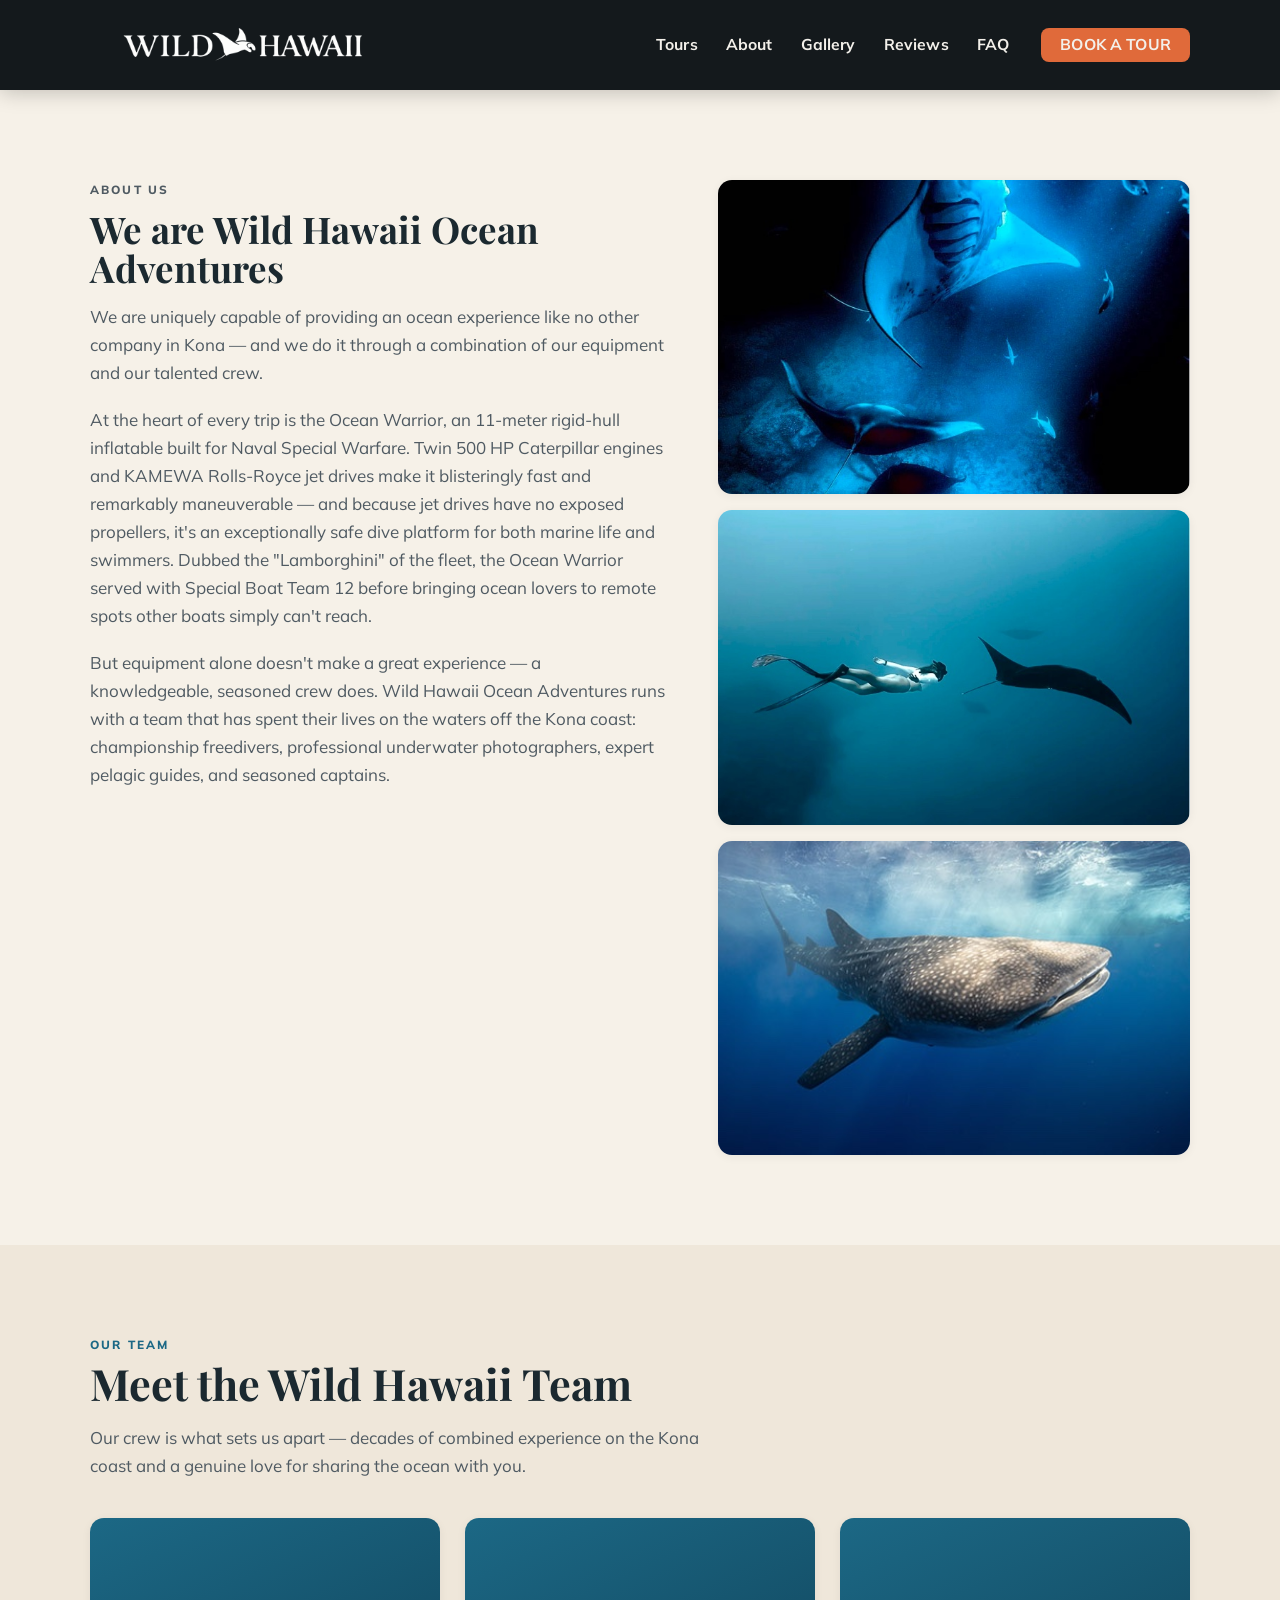
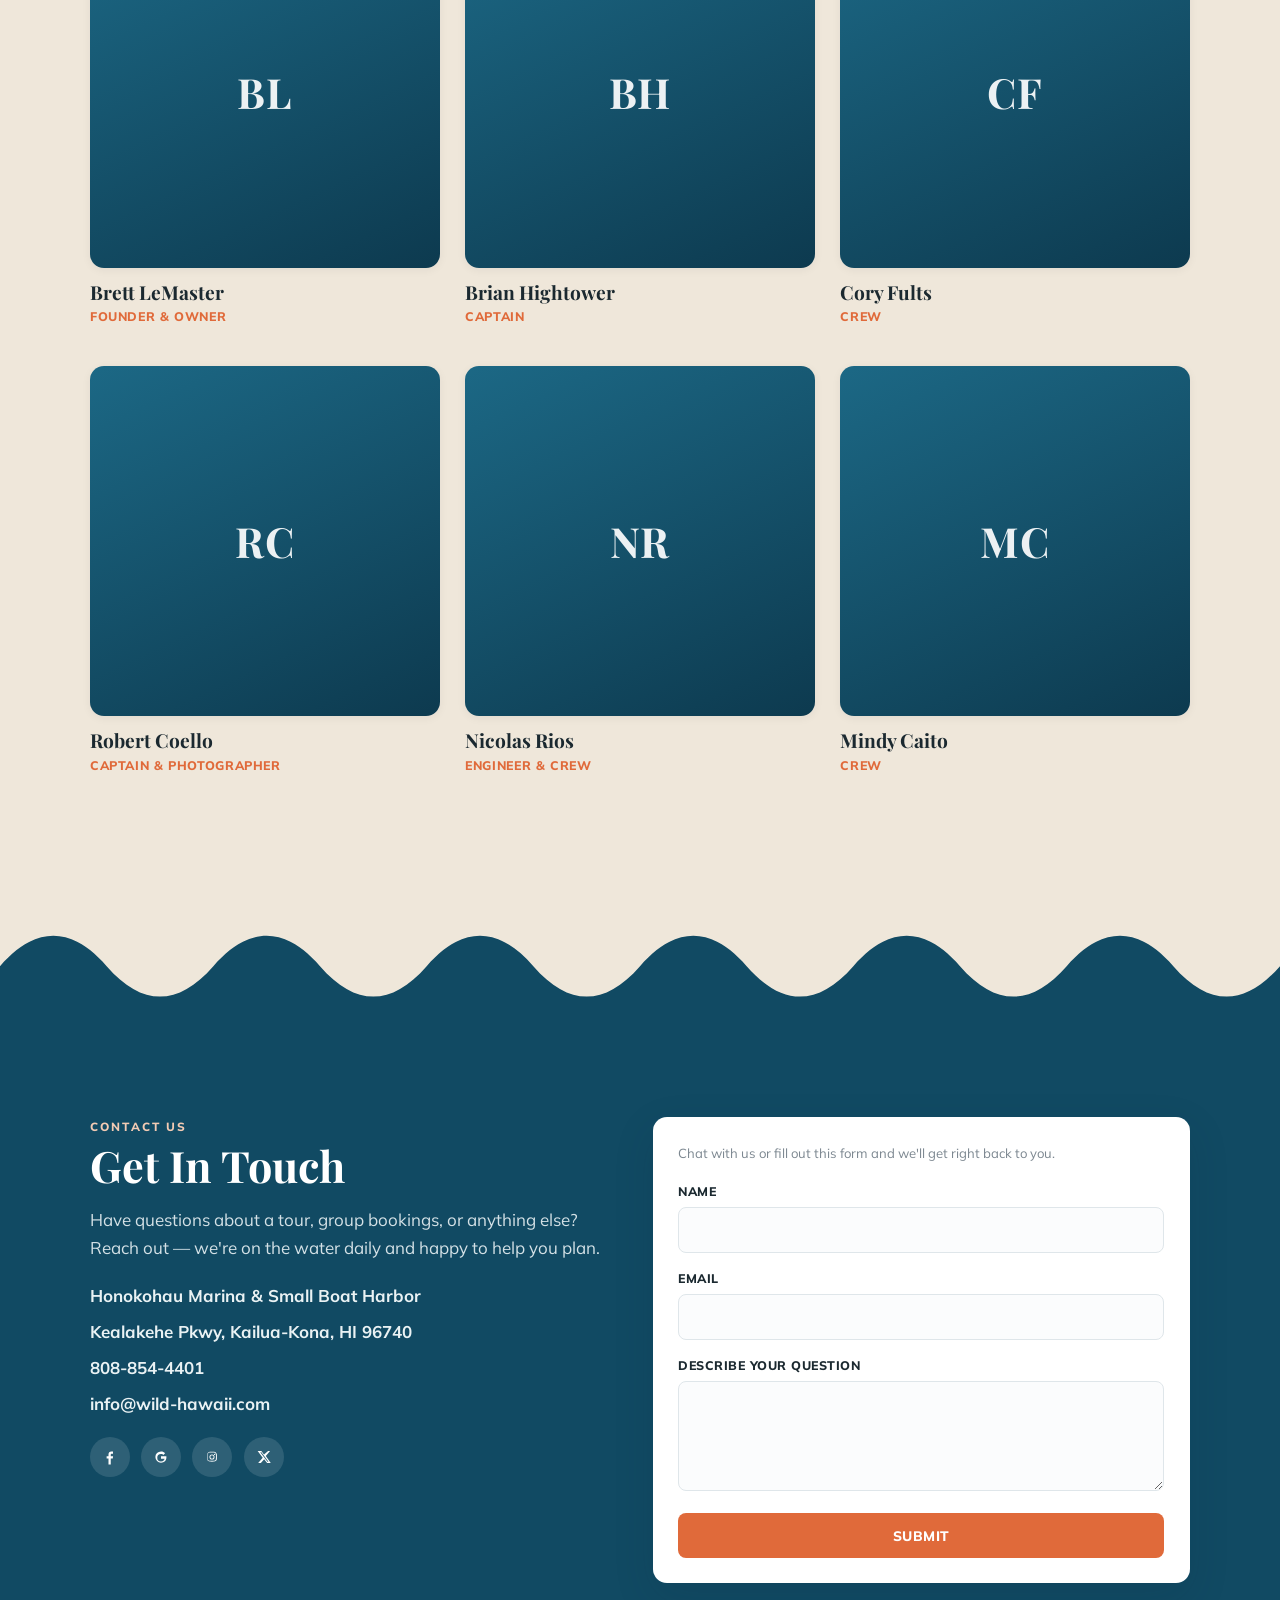
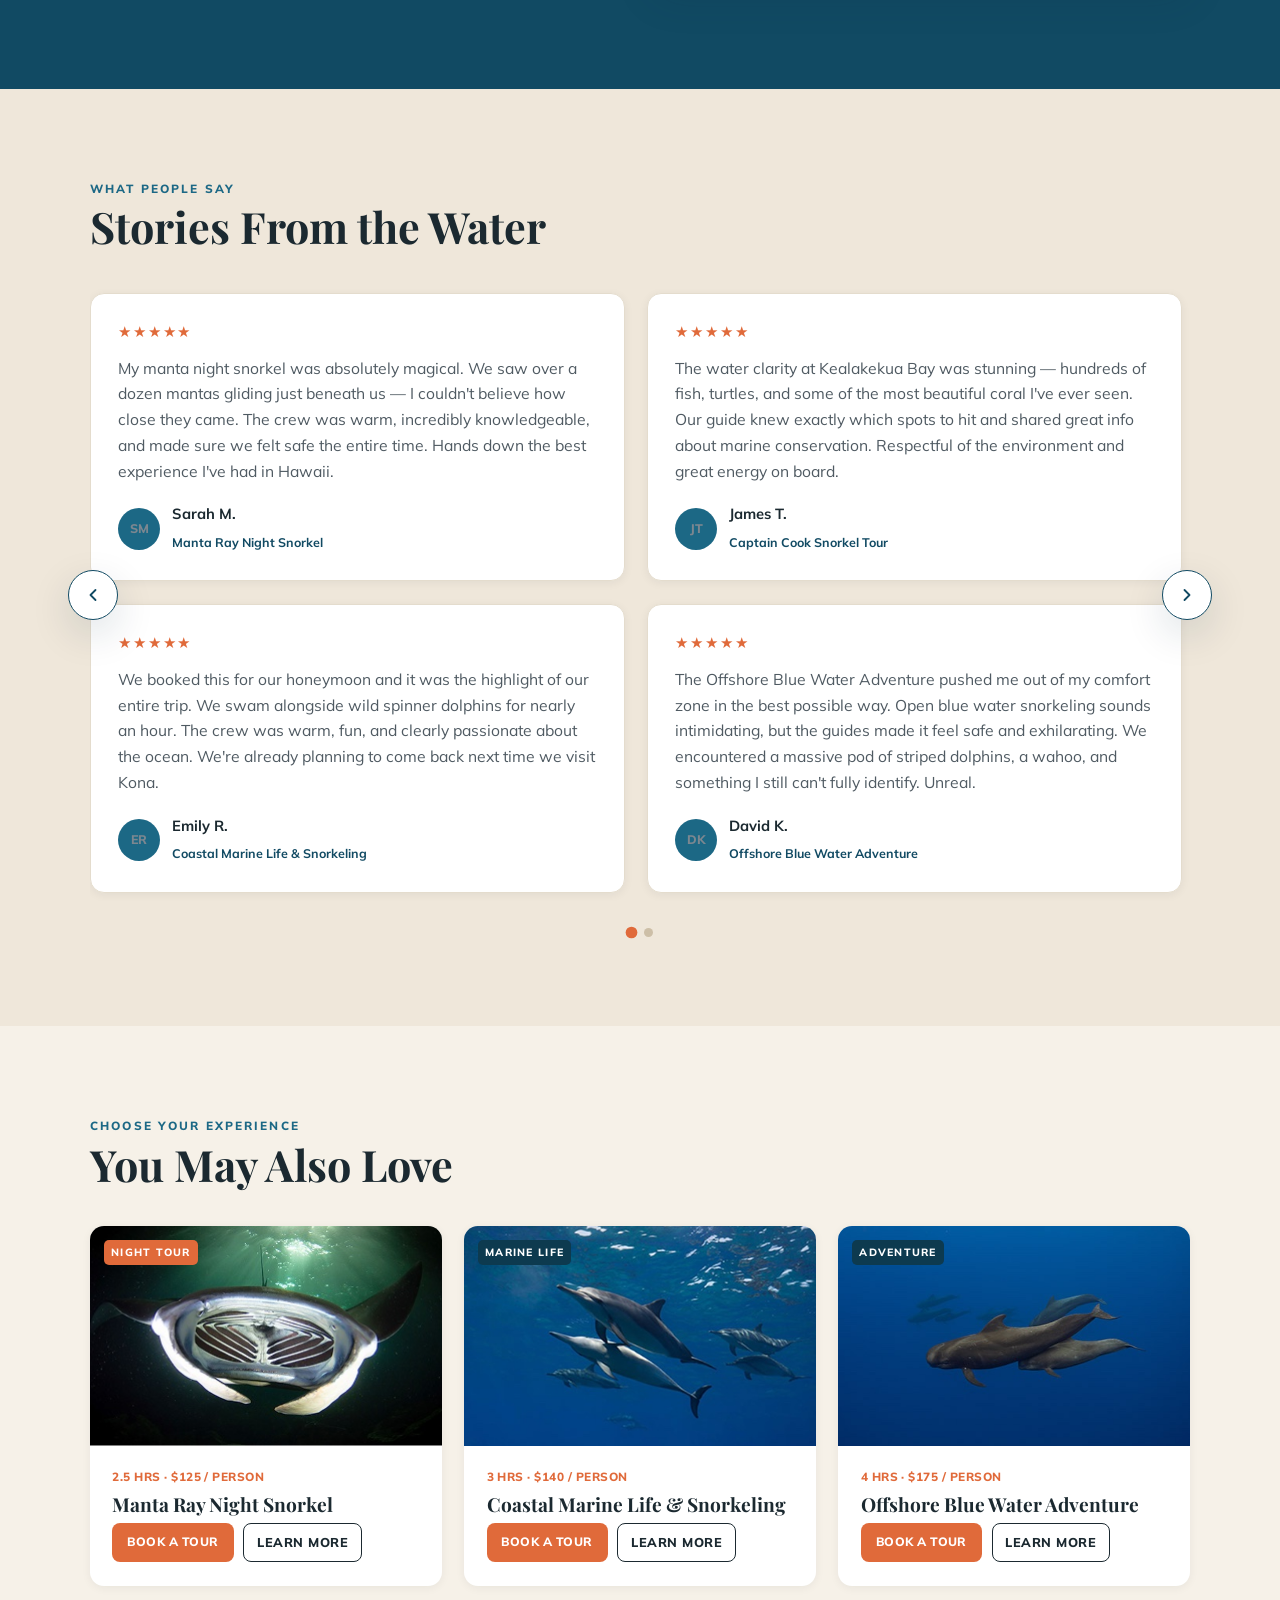
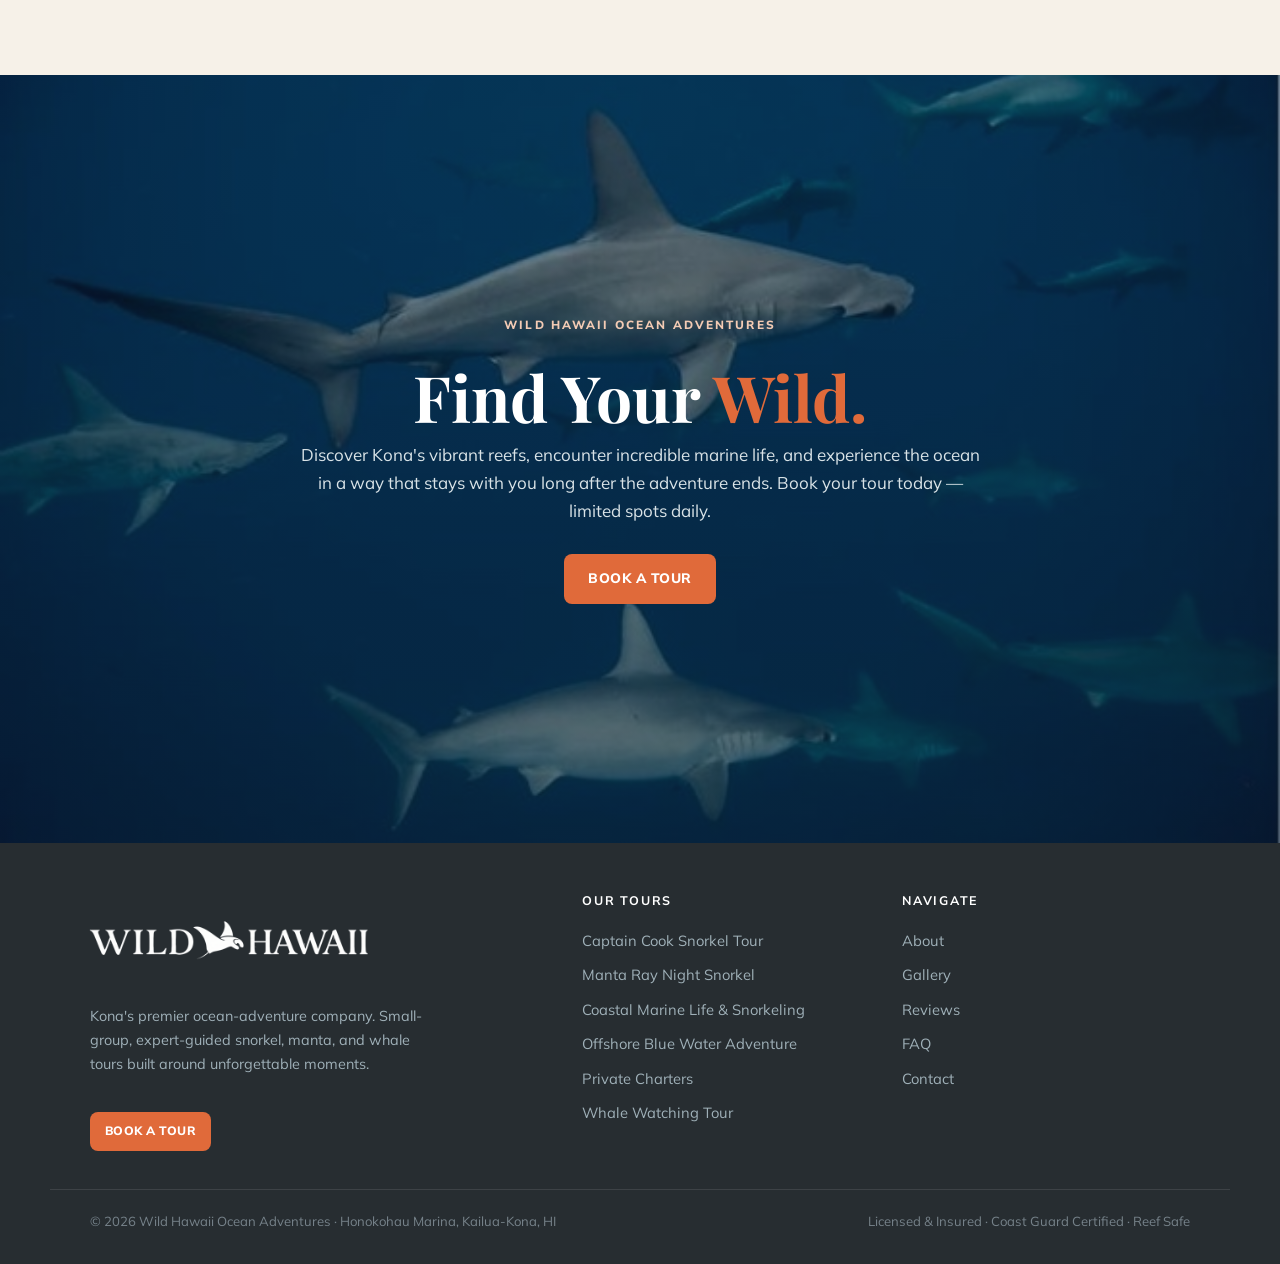
==== about.html @ 88ba98d0 "Contact wave: taller + twice as many humps; more blue above the content - Wave height 104->132px wit" ====
<!DOCTYPE html>
<html lang="en">
<head>
  <meta charset="UTF-8" />
  <meta name="viewport" content="width=device-width, initial-scale=1" />
  <title>About Us — Wild Hawaii Ocean Adventures</title>
  <meta name="description" content="Meet Wild Hawaii Ocean Adventures — the Ocean Warrior (a former Naval Special Warfare boat) and a Kona crew of championship freedivers, photographers, and expert guides." />
  <meta property="og:title" content="About Us — Wild Hawaii Ocean Adventures" />
  <meta property="og:description" content="The boat, the crew, and the story behind Kona's premier ocean-adventure company." />
  <meta property="og:type" content="website" />
  <link rel="icon" href="images/check.svg" />
  <link rel="preconnect" href="https://fonts.googleapis.com" />
  <link rel="preconnect" href="https://fonts.gstatic.com" crossorigin />
  <link href="https://fonts.googleapis.com/css2?family=Playfair+Display:ital,wght@0,500;0,700;0,800;1,500;1,700&family=Mulish:wght@400;600;700;800&display=swap" rel="stylesheet" />
  <link rel="stylesheet" href="css/styles.css" />
</head>
<body>
  <a class="skip" href="#main">Skip to content</a>

  <!-- ===================== HEADER ===================== -->
  <header class="site-header">
    <div class="wrap nav">
      <a class="brand" href="index.html" aria-label="Wild Hawaii Ocean Adventures — home">
        <img class="brand-logo" src="images/logo-wild-hawaii.png" alt="Wild Hawaii Ocean Adventures" />
      </a>
      <nav class="nav-links" aria-label="Primary">
        <a href="tours.html">Tours</a>
        <a href="about.html">About</a>
        <a href="index.html#gallery">Gallery</a>
        <a href="index.html#reviews">Reviews</a>
        <a href="index.html#faq">FAQ</a>
        <a class="btn btn-primary btn-sm nav-cta" href="tours.html">Book A Tour</a>
      </nav>
      <button class="nav-toggle" aria-label="Open menu" aria-expanded="false">
        <svg viewBox="0 0 24 24" fill="none" stroke-width="2" stroke-linecap="round"><path d="M3 6h18M3 12h18M3 18h18"/></svg>
      </button>
    </div>
  </header>

  <main id="main">
    <!-- ===================== ABOUT / STORY ===================== -->
    <section class="section" id="story">
      <div class="wrap about-grid">
        <div class="prose reveal">
          <p class="eyebrow">About Us</p>
          <h2>We are Wild Hawaii Ocean Adventures</h2>
          <p>We are uniquely capable of providing an ocean experience like no other company in Kona — and we do it through a combination of our equipment and our talented crew.</p>
          <p>At the heart of every trip is the Ocean Warrior, an 11-meter rigid-hull inflatable built for Naval Special Warfare. Twin 500&nbsp;HP Caterpillar engines and KAMEWA Rolls-Royce jet drives make it blisteringly fast and remarkably maneuverable — and because jet drives have no exposed propellers, it's an exceptionally safe dive platform for both marine life and swimmers. Dubbed the "Lamborghini" of the fleet, the Ocean Warrior served with Special Boat Team 12 before bringing ocean lovers to remote spots other boats simply can't reach.</p>
          <p>But equipment alone doesn't make a great experience — a knowledgeable, seasoned crew does. Wild Hawaii Ocean Adventures runs with a team that has spent their lives on the waters off the Kona coast: championship freedivers, professional underwater photographers, expert pelagic guides, and seasoned captains.</p>
        </div>
        <div class="about-stack reveal">
          <img src="images/story-ocean.jpg" alt="A manta ray gliding through blue water" />
          <img src="images/gallery-6.jpg" alt="Free diver swimming alongside a manta ray" />
          <img src="images/gallery-1.jpg" alt="Whale shark near the surface" />
        </div>
      </div>
    </section>

    <!-- ===================== TEAM ===================== -->
    <section class="section team">
      <div class="wrap">
        <p class="eyebrow">Our Team</p>
        <h2 class="h-section">Meet the Wild Hawaii Team</h2>
        <p class="lead page-intro">Our crew is what sets us apart — decades of combined experience on the Kona coast and a genuine love for sharing the ocean with you.</p>
        <div class="team-grid">
          <!-- one .team-card per member; .team-photo holds initials as a placeholder for a real headshot -->
          <article class="team-card reveal"><div class="team-photo"><span>BL</span></div><h3>Brett LeMaster</h3><p class="role">Founder &amp; Owner</p></article>
          <article class="team-card reveal"><div class="team-photo"><span>BH</span></div><h3>Brian Hightower</h3><p class="role">Captain</p></article>
          <article class="team-card reveal"><div class="team-photo"><span>CF</span></div><h3>Cory Fults</h3><p class="role">Crew</p></article>
          <article class="team-card reveal"><div class="team-photo"><span>RC</span></div><h3>Robert Coello</h3><p class="role">Captain &amp; Photographer</p></article>
          <article class="team-card reveal"><div class="team-photo"><span>NR</span></div><h3>Nicolas Rios</h3><p class="role">Engineer &amp; Crew</p></article>
          <article class="team-card reveal"><div class="team-photo"><span>MC</span></div><h3>Mindy Caito</h3><p class="role">Crew</p></article>
        </div>
      </div>
    </section>

    <!-- ===================== CONTACT ===================== -->
    <svg class="contact-wave from-cream" viewBox="0 0 1440 130" preserveAspectRatio="none" aria-hidden="true"><path d="M0 130 V75 C 40 35 80 35 120 75 C 160 115 200 115 240 75 C 280 35 320 35 360 75 C 400 115 440 115 480 75 C 520 35 560 35 600 75 C 640 115 680 115 720 75 C 760 35 800 35 840 75 C 880 115 920 115 960 75 C 1000 35 1040 35 1080 75 C 1120 115 1160 115 1200 75 C 1240 35 1280 35 1320 75 C 1360 115 1400 115 1440 75 V130 Z"/></svg>
    <section class="section contact" id="contact" style="padding-top:6rem">
      <div class="wrap contact-grid">
        <div class="reveal">
          <p class="eyebrow">Contact Us</p>
          <h2 class="h-section">Get In Touch</h2>
          <p>Have questions about a tour, group bookings, or anything else? Reach out — we're on the water daily and happy to help you plan.</p>
          <div class="lines">
            <span><b>Honokohau Marina &amp; Small Boat Harbor</b></span>
            <span>Kealakehe Pkwy, Kailua-Kona, HI 96740</span>
            <a href="tel:18088544401">808-854-4401</a>
            <a href="mailto:info@wild-hawaii.com">info@wild-hawaii.com</a>
          </div>
          <div class="socials">
            <a href="#" aria-label="Facebook"><svg viewBox="0 0 24 24"><path d="M13 22v-8h2.7l.4-3H13V9c0-.9.3-1.5 1.6-1.5H16V4.8c-.3 0-1.2-.1-2.3-.1-2.3 0-3.7 1.4-3.7 3.9V11H7.5v3H10v8h3Z"/></svg></a>
            <a href="#" aria-label="Google"><svg viewBox="0 0 24 24"><path d="M12 11v3.4h4.8c-.2 1.2-1.5 3.6-4.8 3.6a5 5 0 0 1 0-10c1.6 0 2.6.7 3.2 1.2l2.2-2.1C16.1 5.3 14.3 4.5 12 4.5a7.5 7.5 0 1 0 0 15c4.3 0 7.2-3 7.2-7.3 0-.5 0-.9-.1-1.2H12Z"/></svg></a>
            <a href="#" aria-label="Instagram"><svg viewBox="0 0 24 24"><path d="M12 8.6A3.4 3.4 0 1 0 12 15.4 3.4 3.4 0 0 0 12 8.6Zm0 5.6a2.2 2.2 0 1 1 0-4.4 2.2 2.2 0 0 1 0 4.4Zm4.3-5.7a.8.8 0 1 1-1.6 0 .8.8 0 0 1 1.6 0ZM18.5 9c-.1-1.1-.3-2-1.1-2.8-.8-.8-1.7-1-2.8-1.1C13.5 5 10.5 5 9.4 5.1c-1.1.1-2 .3-2.8 1.1-.8.8-1 1.7-1.1 2.8C5.4 10.1 5.4 13.1 5.5 14.2c.1 1.1.3 2 1.1 2.8.8.8 1.7 1 2.8 1.1 1.1.1 4.1.1 5.2 0 1.1-.1 2-.3 2.8-1.1.8-.8 1-1.7 1.1-2.8.1-1.1.1-4.1 0-5.2Zm-1.5 6.5c-.2.6-.7 1-1.3 1.3-.9.3-3 .3-4 .3s-3.1 0-4-.3a2.3 2.3 0 0 1-1.3-1.3c-.3-.9-.3-3-.3-4s0-3.1.3-4c.3-.6.7-1 1.3-1.3.9-.3 3-.3 4-.3s3.1 0 4 .3c.6.3 1 .7 1.3 1.3.3.9.3 3 .3 4s0 3.1-.3 4Z"/></svg></a>
            <a href="#" aria-label="X"><svg viewBox="0 0 24 24"><path d="M17.5 4h2.6l-5.7 6.5L21 20h-4.9l-3.9-5-4.4 5H4.2l6.1-7L3.5 4h5l3.5 4.6L17.5 4Zm-.9 14.4h1.4L8.5 5.5H7l9.6 12.9Z"/></svg></a>
          </div>
        </div>
        <div class="form-card reveal">
          <p class="hint">Chat with us or fill out this form and we'll get right back to you.</p>
          <form data-contact action="#" novalidate>
            <div class="field"><label for="name">Name</label><input id="name" name="name" type="text" required autocomplete="name" /></div>
            <div class="field"><label for="email">Email</label><input id="email" name="email" type="email" required autocomplete="email" /></div>
            <div class="field"><label for="msg">Describe your question</label><textarea id="msg" name="message" required></textarea></div>
            <button class="btn btn-primary btn-block" type="submit">Submit</button>
            <p class="form-success" role="status">Thanks! Your message is on its way — we'll be in touch shortly.</p>
          </form>
        </div>
      </div>
    </section>

    <!-- ===================== REVIEWS ===================== -->
    <section class="section reviews" id="reviews">
      <div class="wrap">
        <p class="eyebrow reveal">What People Say</p>
        <h2 class="h-section reveal">Stories From the Water</h2>

        <div class="carousel" data-carousel>
          <div class="carousel-viewport">
            <button type="button" class="car-btn car-arrow car-prev" data-car-prev aria-label="Previous reviews">
              <svg viewBox="0 0 24 24" fill="none" stroke="currentColor" stroke-width="2.2" stroke-linecap="round" stroke-linejoin="round" aria-hidden="true"><path d="M15 6l-6 6 6 6"/></svg>
            </button>
            <button type="button" class="car-btn car-arrow car-next" data-car-next aria-label="Next reviews">
              <svg viewBox="0 0 24 24" fill="none" stroke="currentColor" stroke-width="2.2" stroke-linecap="round" stroke-linejoin="round" aria-hidden="true"><path d="M9 6l6 6-6 6"/></svg>
            </button>
            <div class="carousel-track" data-car-track tabindex="0" aria-label="Customer reviews">

            <div class="car-slide">
            <div class="review">
              <div class="stars" aria-label="5 out of 5 stars">★★★★★</div>
              <p>My manta night snorkel was absolutely magical. We saw over a dozen mantas gliding just beneath us — I couldn't believe how close they came. The crew was warm, incredibly knowledgeable, and made sure we felt safe the entire time. Hands down the best experience I've had in Hawaii.</p>
              <div class="who"><span class="avatar">SM</span><div><b>Sarah M.</b><span class="tour-ref">Manta Ray Night Snorkel</span></div></div>
            </div>

            <div class="review">
              <div class="stars" aria-label="5 out of 5 stars">★★★★★</div>
              <p>The water clarity at Kealakekua Bay was stunning — hundreds of fish, turtles, and some of the most beautiful coral I've ever seen. Our guide knew exactly which spots to hit and shared great info about marine conservation. Respectful of the environment and great energy on board.</p>
              <div class="who"><span class="avatar">JT</span><div><b>James T.</b><span class="tour-ref">Captain Cook Snorkel Tour</span></div></div>
            </div>

            <div class="review">
              <div class="stars" aria-label="5 out of 5 stars">★★★★★</div>
              <p>We booked this for our honeymoon and it was the highlight of our entire trip. We swam alongside wild spinner dolphins for nearly an hour. The crew was warm, fun, and clearly passionate about the ocean. We're already planning to come back next time we visit Kona.</p>
              <div class="who"><span class="avatar">ER</span><div><b>Emily R.</b><span class="tour-ref">Coastal Marine Life &amp; Snorkeling</span></div></div>
            </div>

            <div class="review">
              <div class="stars" aria-label="5 out of 5 stars">★★★★★</div>
              <p>The Offshore Blue Water Adventure pushed me out of my comfort zone in the best possible way. Open blue water snorkeling sounds intimidating, but the guides made it feel safe and exhilarating. We encountered a massive pod of striped dolphins, a wahoo, and something I still can't fully identify. Unreal.</p>
              <div class="who"><span class="avatar">DK</span><div><b>David K.</b><span class="tour-ref">Offshore Blue Water Adventure</span></div></div>
            </div>
            </div>

            <div class="car-slide">
            <div class="review">
              <div class="stars" aria-label="5 out of 5 stars">★★★★★</div>
              <p>We chartered the boat for our anniversary and the crew thought of everything. Calm water, perfect light, and a pod of dolphins that stayed with us for what felt like forever. It was like having our own private slice of the ocean — worth every penny.</p>
              <div class="who"><span class="avatar">MP</span><div><b>Marcus &amp; Lena P.</b><span class="tour-ref">Private Charters</span></div></div>
            </div>

            <div class="review">
              <div class="stars" aria-label="5 out of 5 stars">★★★★★</div>
              <p>Hearing the humpbacks sing through the hydrophone gave the whole boat chills, and then one breached close enough to soak us. Our captain knew exactly where to look. A warm, dry, jaw-dropping morning — perfect for our grandparents and the kids alike.</p>
              <div class="who"><span class="avatar">HK</span><div><b>Hana K.</b><span class="tour-ref">Whale Watching Tour</span></div></div>
            </div>

            <div class="review">
              <div class="stars" aria-label="5 out of 5 stars">★★★★★</div>
              <p>The reef at Kealakekua was the clearest water I've ever put my face in — turtles, butterflyfish, the works. The team made my kids feel completely safe, which meant my wife and I could actually relax and soak it all in. We'll be back next summer.</p>
              <div class="who"><span class="avatar">TB</span><div><b>Tom B.</b><span class="tour-ref">Captain Cook Snorkel Tour</span></div></div>
            </div>

            <div class="review">
              <div class="stars" aria-label="5 out of 5 stars">★★★★★</div>
              <p>I was nervous about getting in the water at night, but the guides were calm and reassuring from start to finish. Then a manta did a slow backflip right under me and any nerves vanished. Genuinely a bucket-list moment I'll never forget.</p>
              <div class="who"><span class="avatar">PN</span><div><b>Priya N.</b><span class="tour-ref">Manta Ray Night Snorkel</span></div></div>
            </div>
            </div>

            </div>
          </div>
          <div class="carousel-dots" data-car-dots aria-hidden="true"></div>
        </div>
      </div>
    </section>

    <!-- ===================== RELATED ===================== -->
    <section class="section">
      <div class="wrap">
        <p class="eyebrow">Choose Your Experience</p>
        <h2 class="h-section">You May Also Love</h2>
        <div class="related-grid">
          <article class="tour-card reveal">
            <a class="media" href="manta-ray-night-snorkel.html"><span class="tag coral">Night Tour</span><img src="images/tour-manta-ray.jpg" alt="Manta ray at night" /></a>
            <div class="body"><p class="meta">2.5 Hrs · $125 / person</p><h3>Manta Ray Night Snorkel</h3><div class="actions"><a class="btn btn-primary btn-sm" href="manta-ray-night-snorkel.html">Book A Tour</a><a class="learn" href="manta-ray-night-snorkel.html">Learn More</a></div></div>
          </article>
          <article class="tour-card reveal">
            <a class="media" href="coastal-marine-life.html"><span class="tag">Marine Life</span><img src="images/tour-coastal-marine.jpg" alt="Coastal marine life" /></a>
            <div class="body"><p class="meta">3 Hrs · $140 / person</p><h3>Coastal Marine Life &amp; Snorkeling</h3><div class="actions"><a class="btn btn-primary btn-sm" href="coastal-marine-life.html">Book A Tour</a><a class="learn" href="coastal-marine-life.html">Learn More</a></div></div>
          </article>
          <article class="tour-card reveal">
            <a class="media" href="offshore-blue-water.html"><span class="tag">Adventure</span><img src="images/tour-offshore-blue.jpg" alt="Offshore blue water" /></a>
            <div class="body"><p class="meta">4 Hrs · $175 / person</p><h3>Offshore Blue Water Adventure</h3><div class="actions"><a class="btn btn-primary btn-sm" href="offshore-blue-water.html">Book A Tour</a><a class="learn" href="offshore-blue-water.html">Learn More</a></div></div>
          </article>
        </div>
      </div>
    </section>

    <!-- ===================== CTA ===================== -->
    <section class="cta-band">
      <div class="wrap inner reveal">
        <p class="eyebrow">Wild Hawaii Ocean Adventures</p>
        <h2>Find Your <span class="accent">Wild.</span></h2>
        <p>Discover Kona's vibrant reefs, encounter incredible marine life, and experience the ocean in a way that stays with you long after the adventure ends. Book your tour today — limited spots daily.</p>
        <a class="btn btn-primary" href="tours.html">Book A Tour</a>
      </div>
    </section>
  </main>

  <!-- ===================== FOOTER ===================== -->
  <footer class="site-footer">
    <div class="wrap footer-grid">
      <div class="footer-brand">
        <a class="brand" href="index.html">
          <img class="brand-logo" src="images/logo-wild-hawaii.png" alt="Wild Hawaii Ocean Adventures" />
        </a>
        <p>Kona's premier ocean-adventure company. Small-group, expert-guided snorkel, manta, and whale tours built around unforgettable moments.</p>
        <a class="btn btn-primary btn-sm" href="tours.html">Book A Tour</a>
      </div>
      <div class="footer-col">
        <h4>Our Tours</h4>
        <a href="captain-cook-snorkel.html">Captain Cook Snorkel Tour</a>
        <a href="manta-ray-night-snorkel.html">Manta Ray Night Snorkel</a>
        <a href="coastal-marine-life.html">Coastal Marine Life &amp; Snorkeling</a>
        <a href="offshore-blue-water.html">Offshore Blue Water Adventure</a>
        <a href="private-charters.html">Private Charters</a>
        <a href="whale-watching.html">Whale Watching Tour</a>
      </div>
      <div class="footer-col">
        <h4>Navigate</h4>
        <a href="about.html">About</a>
        <a href="index.html#gallery">Gallery</a>
        <a href="index.html#reviews">Reviews</a>
        <a href="index.html#faq">FAQ</a>
        <a href="mailto:info@wild-hawaii.com">Contact</a>
      </div>
    </div>
    <div class="wrap footer-bottom">
      <span>© <span id="year">2026</span> Wild Hawaii Ocean Adventures · Honokohau Marina, Kailua-Kona, HI</span>
      <span>Licensed &amp; Insured · Coast Guard Certified · Reef Safe</span>
    </div>
  </footer>

  <script src="js/main.js"></script>
</body>
</html>
---- css/styles.css ----
/* =====================================================================
   Wild Hawaii Ocean Adventures — design system
   Plain CSS, no build step. Extracted from the hi-fi prototypes.
   ===================================================================== */

/* ---------- Design tokens ---------- */
:root {
  /* Brand palette */
  --cream:        #f6f1e8;   /* page background (warm off-white)       */
  --cream-2:      #efe7da;   /* slightly deeper sand for alt sections  */
  --white:        #ffffff;
  --ocean:        #114a63;   /* primary deep ocean blue                */
  --ocean-deep:   #0d3a4f;   /* darker ocean (booking card, bands)     */
  --ocean-light:  #1c6885;   /* lighter ocean accent                   */
  --charcoal:     #14191c;   /* near-black "Our Story" / hero overlays */
  --footer:       #272d31;   /* footer background                      */
  --coral:        #e06a3a;   /* warm accent / primary buttons          */
  --coral-dark:   #c75829;   /* button hover                           */

  /* Text */
  --ink:          #1b2930;   /* headings                               */
  --body:         #4f5a62;   /* body copy                              */
  --muted:        #7c8790;   /* captions, meta                         */
  --on-dark:      #e9eef0;   /* body text on dark backgrounds          */
  --on-dark-mut:  #9fb0b8;   /* muted text on dark backgrounds         */

  /* Lines & surfaces */
  --line:         #e4dccd;   /* warm hairline on cream                 */
  --line-2:       #dfe6ea;   /* cool hairline on white                 */
  --card:         #ffffff;
  --shadow-sm:    0 2px 10px rgba(20, 40, 55, 0.06);
  --shadow-md:    0 14px 40px rgba(15, 45, 65, 0.14);

  /* Type */
  --serif: "Playfair Display", Georgia, "Times New Roman", serif;
  --sans:  "Mulish", -apple-system, BlinkMacSystemFont, "Segoe UI", Roboto, Helvetica, Arial, sans-serif;

  /* Layout */
  --maxw: 1180px;
  --gutter: clamp(1.1rem, 4vw, 2.5rem);
  --radius: 14px;
  --radius-sm: 9px;
  --nav-h: 90px;          /* header height — referenced by hero offsets, mobile menu, sticky booking card */
}

/* ---------- Reset ---------- */
*, *::before, *::after { box-sizing: border-box; }
html { -webkit-text-size-adjust: 100%; }
body {
  margin: 0;
  font-family: var(--sans);
  font-size: 17px;
  line-height: 1.65;
  color: var(--body);
  background: var(--cream);
  -webkit-font-smoothing: antialiased;
  text-rendering: optimizeLegibility;
}
img, svg, iframe { display: block; max-width: 100%; }
a { color: inherit; text-decoration: none; }
button { font-family: inherit; cursor: pointer; }
h1, h2, h3, h4 { font-family: var(--serif); color: var(--ink); font-weight: 700; line-height: 1.06; margin: 0; }
p { margin: 0 0 1.1em; }
ul { margin: 0; padding: 0; list-style: none; }

/* ---------- Helpers ---------- */
.wrap { width: 100%; max-width: var(--maxw); margin-inline: auto; padding-inline: var(--gutter); }
.section { padding-block: clamp(3.4rem, 7vw, 6rem); }
.eyebrow {
  font-family: var(--sans);
  font-weight: 800;
  font-size: 0.74rem;
  letter-spacing: 0.18em;
  text-transform: uppercase;
  color: var(--ocean-light);
  margin: 0 0 0.4rem;
}
.eyebrow.on-dark { color: #f0a983; }
.eyebrow.muted { color: var(--muted); }
.h-display { font-size: clamp(2rem, 4.4vw, 3.1rem); letter-spacing: -0.01em; }
.h-section { font-size: clamp(1.8rem, 3.6vw, 2.7rem); margin-bottom: 0.4em; }
.lead { font-size: 1.06rem; color: var(--body); max-width: 60ch; }
.center { text-align: center; }
.center .lead { margin-inline: auto; }
.accent { color: var(--coral); }
.italic-serif { font-style: italic; }

/* ---------- Buttons ---------- */
.btn {
  display: inline-flex; align-items: center; justify-content: center; gap: 0.5em;
  font-family: var(--sans); font-weight: 800; font-size: 0.86rem;
  letter-spacing: 0.04em; text-transform: uppercase;
  padding: 0.92em 1.7em; border-radius: 8px; border: 1.5px solid transparent;
  transition: transform 0.15s ease, background 0.2s ease, color 0.2s ease, border-color 0.2s ease;
  white-space: nowrap;
}
.btn:active { transform: translateY(1px); }
.btn-primary { background: var(--coral); color: #fff; }
.btn-primary:hover { background: var(--coral-dark); }
.btn-ghost { background: transparent; color: #fff; border-color: rgba(255,255,255,0.6); }
.btn-ghost:hover { background: rgba(255,255,255,0.12); border-color: #fff; }
.btn-outline { background: transparent; color: var(--ocean); border-color: var(--ocean); }
.btn-outline:hover { background: var(--ocean); color: #fff; }
.btn-block { display: flex; width: 100%; }
.btn-sm { padding: 0.7em 1.15em; font-size: 0.76rem; }

/* ---------- Header / nav ---------- */
.site-header {
  position: sticky; top: 0; z-index: 60;
  background: var(--charcoal);
  box-shadow: 0 2px 20px rgba(0,0,0,0.22);
  transition: background 0.3s ease, box-shadow 0.3s ease;
}
/* only the home page header is transparent over the hero (turns solid on scroll) */
.site-header.is-home { background: rgba(18, 26, 31, 0); box-shadow: none; }
.site-header.is-home.is-solid { background: var(--charcoal); box-shadow: 0 2px 22px rgba(0,0,0,0.28); }
.nav {
  display: flex; align-items: center; justify-content: space-between;
  gap: 1.75rem; height: var(--nav-h);
}
.brand { display: inline-flex; align-items: center; gap: 0.55rem; color: #fff; }
.brand-logo { height: 80px; width: auto; display: block; }
.brand svg { width: 30px; height: 30px; fill: #fff; }
.brand-name {
  font-family: var(--serif); font-weight: 700; font-size: 1.32rem;
  letter-spacing: 0.16em; text-transform: uppercase;
}
@media (max-width: 600px) { :root { --nav-h: 80px; } .brand-logo { height: 58px; } }
.nav-links { display: flex; align-items: center; gap: 1.75rem; }
.nav-links a {
  color: #f3f0ea; font-weight: 700; font-size: 0.98rem; letter-spacing: 0.01em;
  position: relative; padding-block: 0.2rem;
}
.nav-links a::after {
  content: ""; position: absolute; left: 0; bottom: -2px; width: 0; height: 2px;
  background: var(--coral); transition: width 0.2s ease;
}
.nav-links a:hover::after, .nav-links a.active::after { width: 100%; }
.nav-cta { margin-left: 0.25rem; }
.nav-toggle {
  display: none; background: none; border: 0; padding: 0.4rem; color: #fff;
}
.nav-toggle svg { width: 28px; height: 28px; stroke: #fff; }

@media (max-width: 920px) {
  .nav-links {
    position: fixed; inset: var(--nav-h) 0 auto 0; flex-direction: column; gap: 0;
    background: var(--charcoal); padding: 0.5rem 0 1.3rem;
    transform: translateY(-130%); transition: transform 0.32s ease;
    box-shadow: 0 18px 40px rgba(0,0,0,0.4);
  }
  .nav-links.open { transform: translateY(0); }
  .nav-links a { width: 100%; padding: 0.95rem var(--gutter); border-top: 1px solid rgba(255,255,255,0.08); }
  .nav-links a::after { display: none; }
  .nav-links .nav-cta { margin: 0.9rem var(--gutter) 0; width: calc(100% - 2 * var(--gutter)); }
  .nav-toggle { display: inline-flex; }
}

/* ---------- Hero (home) ---------- */
.hero {
  position: relative; margin-top: calc(-1 * var(--nav-h)); padding-top: var(--nav-h);
  color: #fff; text-align: center;
  background-color: #0a2c3e;
  background-image:
    linear-gradient(180deg, rgba(10,28,38,0.58) 0%, rgba(9,30,42,0.44) 40%, rgba(8,34,48,0.82) 100%),
    url("../images/hero-home.jpg");
  background-size: cover, cover;
  background-position: center, center;
  background-repeat: no-repeat, no-repeat;
}
/* same total height as the original centered hero (so the image crop is unchanged),
   just rebalanced to nudge the text up a little */
.hero-inner { padding-block: clamp(3.5rem, 11vw, 7rem) clamp(5.5rem, 15vw, 11rem); }
.hero h1 { font-size: clamp(2.6rem, 6vw, 4.6rem); margin-bottom: 0.5rem; color: #fff; text-shadow: 0 2px 30px rgba(0,0,0,0.4); }
.hero .eyebrow { color: #f3cbb4; margin-bottom: 1rem; }
.hero p.lead { color: #e7eef0; margin: 0 auto 2rem; max-width: 54ch; }
.hero-cta { display: flex; gap: 0.9rem; justify-content: center; flex-wrap: wrap; }
.hero-cta .btn { padding: 0.72em 1.35em; font-size: 0.79rem; }
.hero-scrim-wave { position: absolute; left: 0; right: 0; bottom: -1px; z-index: 2; width: 100%; height: 64px; fill: var(--cream); }

/* ---------- Trust badges ---------- */
.trust { background: var(--cream); border-bottom: 1px solid var(--line); }
.trust-row {
  display: grid; grid-template-columns: repeat(4, 1fr); gap: 1rem;
  padding-block: 1.5rem;
}
.trust-item { display: flex; align-items: center; gap: 0.8rem; justify-content: center; text-align: left; }
.trust-item svg { width: 30px; height: 30px; fill: var(--ocean-light); flex: none; }
.trust-item > div { line-height: 1.25; }
.trust-item b { display: block; color: var(--ink); font-size: 0.92rem; font-weight: 800; }
.trust-item span { font-size: 0.78rem; color: var(--muted); }
@media (max-width: 760px) { .trust-row { grid-template-columns: repeat(2, 1fr); gap: 1.2rem 1rem; } }

/* ---------- Tour grid (home) ---------- */
.tour-grid { display: grid; grid-template-columns: repeat(2, 1fr); gap: 1.6rem; margin-top: 2.6rem; }
@media (max-width: 760px) { .tour-grid { grid-template-columns: 1fr; } }

.tour-card {
  background: var(--card); border-radius: var(--radius); overflow: hidden;
  box-shadow: var(--shadow-sm); display: flex; flex-direction: column;
  transition: transform 0.18s ease, box-shadow 0.18s ease;
}
.tour-card:hover { transform: translateY(-4px); box-shadow: var(--shadow-md); }
.tour-card .media { position: relative; aspect-ratio: 16 / 10; overflow: hidden; }
.tour-card .media img { width: 100%; height: 100%; object-fit: cover; transition: transform 0.4s ease; }
.tour-card:hover .media img { transform: scale(1.04); }
/* hover overlay — fades in over the image; tag stays above it (z-index) */
.tour-card .media::after {
  content: ""; position: absolute; inset: 0; z-index: 1; pointer-events: none;
  background: linear-gradient(180deg, rgba(13,58,79,0) 30%, rgba(13,58,79,0.55) 100%);
  opacity: 0; transition: opacity 0.3s ease;
}
.tour-card:hover .media::after { opacity: 1; }
.tag {
  position: absolute; top: 0.85rem; left: 0.85rem; z-index: 3;
  background: var(--ocean-deep); color: #fff; font-size: 0.66rem; font-weight: 800;
  letter-spacing: 0.12em; text-transform: uppercase; padding: 0.4em 0.7em; border-radius: 5px;
}
.tag.coral { background: var(--coral); }
.tour-card .body { padding: 1.3rem 1.4rem 1.5rem; display: flex; flex-direction: column; flex: 1; }
.tour-card .meta { font-size: 0.74rem; font-weight: 800; letter-spacing: 0.04em; color: var(--muted); text-transform: uppercase; margin-bottom: 0.5rem; }
.tour-card h3 { font-size: 1.45rem; margin-bottom: 0.5rem; }
.tour-card p { font-size: 0.95rem; color: var(--body); margin-bottom: 1.2rem; }
.tour-card .actions { margin-top: auto; display: flex; gap: 0.6rem; align-items: center; }
.learn { font-weight: 800; font-size: 0.8rem; letter-spacing: 0.04em; text-transform: uppercase; color: var(--ocean); }
.learn:hover { color: var(--coral); }

/* ---------- Story (dark, full-height split image) ---------- */
.story { background: var(--charcoal); color: var(--on-dark); }
.story-grid { display: grid; grid-template-columns: 1fr 1fr; align-items: stretch; }
.story-media { position: relative; overflow: hidden; min-height: 600px; }
.story-media img { position: absolute; inset: 0; width: 100%; height: 100%; object-fit: cover; object-position: center top; }
/* fade the image into the dark panel near its inner edge — no hard seam */
.story-media::after {
  content: ""; position: absolute; inset: 0; pointer-events: none;
  background: linear-gradient(to right, rgba(20,25,28,0) 45%, rgba(20,25,28,0.55) 78%, var(--charcoal) 99%);
}
.story-text { display: flex; align-items: center; padding: clamp(3rem, 6vw, 5.5rem) clamp(1.5rem, 5vw, 4rem); }
.story-text-inner { max-width: 34rem; }
.story h2 { color: #fff; }
.story .eyebrow { color: #f0a983; }
.story p { color: var(--on-dark-mut); }
@media (max-width: 820px) {
  .story-grid { grid-template-columns: 1fr; }
  .story-media { order: -1; min-height: 300px; }
  .story-media::after { background: linear-gradient(to bottom, rgba(20,25,28,0) 50%, rgba(20,25,28,0.6) 82%, var(--charcoal) 100%); }
  .story-text { padding: clamp(2.5rem, 9vw, 3.5rem) var(--gutter); }
}

/* ---------- Gallery ---------- */
/* gallery layout: rows of 2 / 3 / 1 / 2 over a 6-column grid */
.gallery {
  display: grid; grid-template-columns: repeat(6, 1fr); gap: 0.9rem; margin-top: 2.4rem;
}
.gallery a { display: block; border-radius: 0; overflow: hidden; }
.gallery img { width: 100%; height: 100%; object-fit: cover; transition: transform 0.4s ease, filter 0.3s ease; }
.gallery a:hover img { transform: scale(1.06); }
.gallery .g-half  { grid-column: span 3; aspect-ratio: 16 / 9; }   /* rows 1 & 4: two across */
.gallery .g-third { grid-column: span 2; aspect-ratio: 4 / 3; }    /* row 2: three across */
.gallery .g-full  { grid-column: span 6; aspect-ratio: 16 / 5; }   /* row 3: full width */
@media (max-width: 560px) {
  .gallery { gap: 0.6rem; }
  .gallery .g-full { aspect-ratio: 2 / 1; }
}

/* ---------- Photo strip (3 reused gallery shots, between reviews & FAQ) ---------- */
.photo-strip-section { padding-block: clamp(2.2rem, 5vw, 3.6rem); }
.photo-strip { display: grid; grid-template-columns: repeat(3, 1fr); gap: 0.9rem; }
.photo-strip a { display: block; border-radius: 10px; overflow: hidden; aspect-ratio: 5 / 4; }
.photo-strip img { width: 100%; height: 100%; object-fit: cover; transition: transform 0.4s ease; }
.photo-strip a:hover img { transform: scale(1.06); }
@media (max-width: 640px) { .photo-strip { grid-template-columns: 1fr; gap: 0.7rem; } .photo-strip a { aspect-ratio: 16 / 9; } }

/* ---------- Testimonials ---------- */
.reviews { background: var(--cream-2); }
.reviews .eyebrow { margin-bottom: 0.4rem; }

/* carousel arrow buttons (positioned on the sides of the track) */
.car-btn {
  width: 50px; height: 50px; border-radius: 50%; border: 1.5px solid var(--ocean);
  background: var(--white); color: var(--ocean); display: grid; place-items: center;
  box-shadow: var(--shadow-md);
  transition: background 0.2s ease, color 0.2s ease, transform 0.12s ease;
}
.car-btn svg { width: 20px; height: 20px; }
.car-btn:hover { background: var(--ocean); color: #fff; }

.carousel { position: relative; margin-top: 2.4rem; }
.carousel-viewport { position: relative; }
.car-arrow { position: absolute; top: 50%; transform: translateY(-50%); z-index: 5; }
.car-prev { left: -22px; }
.car-next { right: -22px; }
.car-arrow:active { transform: translateY(-50%) scale(0.92); }

.carousel-track {
  display: flex; gap: 1.4rem; overflow-x: auto; scroll-snap-type: x mandatory;
  scroll-behavior: smooth; -webkit-overflow-scrolling: touch;
  scrollbar-width: none; padding: 4px 4px 0.5rem;
}
.carousel-track::-webkit-scrollbar { display: none; }
/* each slide holds 4 reviews in a 2×2 grid; the carousel pages one slide at a time */
.car-slide {
  flex: 0 0 100%; scroll-snap-align: start;
  display: grid; grid-template-columns: 1fr 1fr; gap: 1.4rem;
}
@media (max-width: 640px) { .car-slide { grid-template-columns: 1fr; } }

.carousel-dots { display: flex; justify-content: center; gap: 0.5rem; margin-top: 1.7rem; }
.car-dot { width: 9px; height: 9px; border-radius: 50%; border: 0; padding: 0; cursor: pointer; background: #cdbfa7; transition: background 0.2s ease, transform 0.2s ease; }
.car-dot.active { background: var(--coral); transform: scale(1.3); }
@media (prefers-reduced-motion: reduce) { .carousel-track { scroll-behavior: auto; } }
@media (max-width: 560px) { .car-prev { left: 2px; } .car-next { right: 2px; } }
.review {
  background: var(--white); border: 1px solid var(--line); border-radius: var(--radius);
  padding: 1.6rem 1.7rem; box-shadow: var(--shadow-sm);
}
.stars { color: var(--coral); letter-spacing: 0.12em; font-size: 0.95rem; margin-bottom: 0.7rem; }
.review p { color: var(--body); font-size: 0.98rem; }
.review .who { display: flex; align-items: center; gap: 0.75rem; margin-top: 1.1rem; }
.avatar {
  width: 42px; height: 42px; border-radius: 50%; flex: none;
  background: var(--ocean-light); color: #fff; display: grid; place-items: center;
  font-weight: 800; font-size: 0.95rem;
}
.who b { display: block; color: var(--ink); font-size: 0.92rem; }
.who span { font-size: 0.78rem; color: var(--muted); }
.who .tour-ref { color: var(--ocean); font-weight: 700; }

/* ---------- FAQ ---------- */
/* two independent columns so opening one FAQ only pushes items in its own
   column — the paired item across the row no longer expands with it */
.faq-grid { display: grid; grid-template-columns: 1fr 1fr; gap: 0 1.6rem; margin-top: 2.4rem; align-items: start; }
.faq-col { display: flex; flex-direction: column; }
@media (max-width: 760px) { .faq-grid { grid-template-columns: 1fr; } }
.faq {
  border-bottom: 1px solid var(--line); background: transparent;
}
.faq summary {
  list-style: none; cursor: pointer; display: flex; justify-content: space-between; align-items: center;
  gap: 1rem; padding: 1.1rem 0; font-weight: 700; color: var(--ink); font-size: 1.02rem;
}
.faq summary::-webkit-details-marker { display: none; }
.faq summary .ico { flex: none; width: 22px; height: 22px; position: relative; transition: transform 0.25s ease; }
.faq summary .ico::before, .faq summary .ico::after {
  content: ""; position: absolute; background: var(--coral); border-radius: 2px;
}
.faq summary .ico::before { top: 10px; left: 2px; right: 2px; height: 2px; }
.faq summary .ico::after { left: 10px; top: 2px; bottom: 2px; width: 2px; transition: transform 0.25s ease; }
.faq[open] summary .ico::after { transform: scaleY(0); }
.faq .answer { padding: 0 0 1.2rem; color: var(--body); font-size: 0.96rem; max-width: 60ch; }

/* ---------- CTA band ---------- */
.cta-band {
  position: relative; color: #fff; text-align: center; overflow: hidden;
  min-height: clamp(540px, 60vw, 880px);   /* taller banner, ~Figma 1440×915 proportion */
  display: flex; align-items: center;
  background-color: #0a2a3c;
  background-image:
    linear-gradient(180deg, rgba(9,30,44,0.52), rgba(9,30,44,0.66)),
    url("../images/cta-sharks.jpg");
  background-size: cover, cover;
  background-position: center, center;
  background-repeat: no-repeat, no-repeat;
}
.cta-band .inner { padding-block: clamp(3.6rem, 8vw, 6rem); }
.cta-band h2 { color: #fff; font-size: clamp(2.4rem, 5.5vw, 4rem); margin-bottom: 0.6rem; }
.cta-band .eyebrow { color: #f3cbb4; }
.cta-band p { color: #d9e3e7; max-width: 68ch; margin: 0 auto 1.8rem; }

/* ---------- Footer ---------- */
.site-footer { background: var(--footer); color: var(--on-dark-mut); padding-block: 3.2rem 2rem; }
.footer-grid { display: grid; grid-template-columns: 1.6fr 1fr 1fr; gap: 2rem; }
.footer-brand .brand { color: #fff; margin-bottom: 1.1rem; display: block; max-width: 21rem; }
/* the logo art has ~11.75% transparent margin on its left; shift it out so the
   "W" lines up with the "K" of the blurb below */
.footer-brand .brand-logo { width: 100%; height: auto; transform: translateX(-11.75%); }
.footer-brand p { font-size: 0.9rem; max-width: 21rem; color: var(--on-dark-mut); }
.footer-brand .btn { margin-top: 1.2rem; }
.footer-col h4 { font-family: var(--sans); color: #fff; font-size: 0.78rem; letter-spacing: 0.14em; text-transform: uppercase; margin-bottom: 1rem; }
.footer-col a { display: block; padding: 0.32rem 0; font-size: 0.92rem; color: var(--on-dark-mut); }
.footer-col a:hover { color: #fff; }
.footer-bottom {
  border-top: 1px solid rgba(255,255,255,0.1); margin-top: 2.4rem; padding-top: 1.3rem;
  display: flex; justify-content: space-between; gap: 1rem; flex-wrap: wrap;
  font-size: 0.82rem; color: #76828a;
}
@media (max-width: 760px) { .footer-grid { grid-template-columns: 1fr 1fr; } .footer-brand { grid-column: 1 / -1; } }

/* =====================================================================
   Tour detail pages
   ===================================================================== */
.tour-hero {
  position: relative; margin-top: calc(-1 * var(--nav-h)); padding-top: var(--nav-h); padding-bottom: 3.5rem; color: #fff;
  background-size: cover; background-position: center;
}
.tour-hero::after {
  content: ""; position: absolute; inset: 0;
  background: linear-gradient(180deg, rgba(10,24,32,0.45) 0%, rgba(9,26,36,0.35) 45%, rgba(8,30,42,0.85) 100%);
}
.tour-hero .wrap { position: relative; z-index: 2; }
.tour-hero-inner { padding-block: clamp(3.5rem, 9vw, 6.5rem) 1.8rem; }
.tour-hero .chip {
  display: inline-block; background: var(--coral); color: #fff; font-size: 0.68rem; font-weight: 800;
  letter-spacing: 0.14em; text-transform: uppercase; padding: 0.45em 0.85em; border-radius: 6px; margin-bottom: 1rem;
}
.tour-hero h1 { font-size: clamp(2.2rem, 5vw, 3.7rem); color: #fff; text-shadow: 0 2px 24px rgba(0,0,0,0.45); }
.tour-hero .sub { color: #e3ebed; font-size: 1.05rem; margin-top: 0.5rem; }
.facts {
  position: relative; z-index: 2; display: flex; flex-wrap: wrap; gap: 2.4rem;
  border-top: 1px solid rgba(255,255,255,0.22); margin-top: 1.6rem; padding: 1.2rem 0 1.6rem;
}
.fact .k { font-size: 0.68rem; letter-spacing: 0.14em; text-transform: uppercase; color: #bcd0d8; font-weight: 800; }
.fact .v { font-size: 1.05rem; font-weight: 800; color: #fff; margin-top: 0.15rem; }

/* tour body layout */
/* align-items: stretch lets the booking aside fill the column height, giving
   the sticky card room to travel until the section ends (before the gallery) */
.tour-layout { display: grid; grid-template-columns: 1fr 360px; gap: clamp(1.8rem, 4vw, 3.2rem); align-items: stretch; }
@media (max-width: 900px) { .tour-layout { grid-template-columns: 1fr; } .booking { position: static; } }

.prose h2 { font-size: clamp(1.7rem, 3.2vw, 2.3rem); margin: 0 0 1rem; }
.prose h3 { font-size: 1.35rem; margin: 2.4rem 0 1rem; }
.prose p { color: var(--body); }
.prose .eyebrow { margin-bottom: 0.6rem; }

/* checklist + bring list */
.checklist { display: grid; gap: 0.7rem; margin: 0.5rem 0 0; }
.checklist li { display: flex; gap: 0.7rem; align-items: flex-start; color: var(--body); font-size: 0.97rem; }
.checklist li::before {
  content: ""; flex: none; width: 20px; height: 20px; margin-top: 2px; border-radius: 50%;
  background: var(--ocean-light) url("../images/check.svg") center / 12px no-repeat;
}
.two-col { display: grid; grid-template-columns: 1fr 1fr; gap: 1.6rem 2.2rem; margin-top: 75px; }
.two-col h3 { margin-top: 0; }
@media (max-width: 560px) { .two-col { grid-template-columns: 1fr; } }

/* itinerary timeline */
.timeline { margin-top: 1rem; border-left: 2px solid var(--line); padding-left: 1.4rem; display: grid; gap: 1.3rem; }
.timeline li { position: relative; }
.timeline li::before {
  content: ""; position: absolute; left: calc(-1.4rem - 6px); top: 4px; width: 11px; height: 11px;
  border-radius: 50%; background: var(--coral); box-shadow: 0 0 0 3px var(--cream);
}
.timeline .t { font-size: 0.72rem; font-weight: 800; letter-spacing: 0.06em; text-transform: uppercase; color: var(--coral); }
.timeline .d { color: var(--ink); font-weight: 700; margin-top: 0.1rem; }

/* booking card (sticky sidebar) */
.booking {
  position: sticky; top: calc(var(--nav-h) + 20px); background: var(--card); border-radius: var(--radius);
  box-shadow: var(--shadow-md); overflow: hidden; border: 1px solid var(--line-2);
}
.booking .head { background: var(--ocean-deep); color: #fff; padding: 1.4rem 1.5rem; }
.booking .head .eyebrow { color: #8fc0d4; margin-bottom: 0.4rem; }
.booking .head h3 { color: #fff; font-size: 1.5rem; line-height: 1.15; }
.booking .price-block { padding: 1.3rem 1.5rem 0.4rem; }
.booking .price-lbl { font-size: 0.74rem; letter-spacing: 0.1em; text-transform: uppercase; color: var(--muted); font-weight: 800; }
.booking .price { font-family: var(--serif); color: var(--coral); font-size: 1.7rem; font-weight: 700; }
.booking .price-observer { font-size: 0.84rem; color: var(--muted); font-weight: 700; margin-top: 0.25rem; }
.booking .rows { padding: 0.8rem 1.5rem 0; display: grid; gap: 0.7rem; }
.booking .row { display: flex; justify-content: space-between; gap: 1rem; font-size: 0.9rem; padding-bottom: 0.7rem; border-bottom: 1px solid var(--line-2); }
.booking .row .k { color: var(--muted); }
.booking .row .v { color: var(--ink); font-weight: 700; text-align: right; }
.booking .cta { padding: 1.1rem 1.5rem 0.4rem; display: grid; gap: 0.6rem; }
.booking .note { padding: 0.6rem 1.5rem 1.1rem; font-size: 0.74rem; color: var(--muted); text-align: center; }
.booking .perks { background: var(--cream); padding: 1.1rem 1.5rem 1.3rem; display: grid; gap: 0.55rem; }
.booking .perks li { display: flex; gap: 0.55rem; align-items: center; font-size: 0.85rem; color: var(--body); }
.booking .perks li::before { content: ""; width: 16px; height: 16px; flex: none; border-radius: 50%; background: var(--ocean-light) url("../images/check.svg") center / 10px no-repeat; }

/* tour gallery (varied) */
.tour-gallery { display: grid; grid-template-columns: repeat(2, 1fr); gap: 1rem; margin-top: 1rem; }
.tour-gallery a { border-radius: 10px; overflow: hidden; aspect-ratio: 3 / 2; }
.tour-gallery a.wide { grid-column: 1 / -1; aspect-ratio: 2 / 1; }
.tour-gallery img { width: 100%; height: 100%; object-fit: cover; transition: transform 0.4s ease; }
.tour-gallery a:hover img { transform: scale(1.05); }

/* directions + map */
.directions { background: var(--cream-2); }
.dir-grid { display: grid; grid-template-columns: 1fr 1fr; gap: clamp(1.5rem, 4vw, 3rem); align-items: center; }
@media (max-width: 820px) { .dir-grid { grid-template-columns: 1fr; } }
.dir-grid ol { padding-left: 1.1rem; margin: 1rem 0; color: var(--body); }
.dir-grid ol li { margin-bottom: 0.5rem; }
.dir-grid .addr { font-weight: 800; color: var(--ink); }
.map-frame { border-radius: var(--radius); overflow: hidden; box-shadow: var(--shadow-md); aspect-ratio: 4 / 3; border: 0; }
.map-frame iframe { width: 100%; height: 100%; border: 0; }

/* contact (blue band w/ wave) */
.contact { position: relative; background: var(--ocean); color: #fff; }
.contact-wave { display: block; width: 100%; height: 132px; fill: var(--ocean); background-color: var(--cream-2); margin-top: -1px; margin-bottom: -1px; }
/* extra breathing room between the section above and the contact wave (stays cream-2, no seam) */
.section:has(+ .contact-wave) { padding-bottom: clamp(4rem, 8vw, 7rem); }
.contact-wave.from-cream { fill: var(--ocean); }
.contact-grid { display: grid; grid-template-columns: 1fr 1.05fr; gap: clamp(1.6rem, 4vw, 3.2rem); align-items: start; padding-bottom: 1rem; }
@media (max-width: 820px) { .contact-grid { grid-template-columns: 1fr; } }
.contact h2 { color: #fff; }
.contact .eyebrow { color: #f3cbb4; }
.contact p { color: #d4e1e6; }
.contact .lines { display: grid; gap: 0.5rem; margin: 1.2rem 0; }
.contact .lines a, .contact .lines span { color: #eaf2f4; font-weight: 700; }
.socials { display: flex; gap: 0.7rem; margin-top: 1.2rem; }
.socials a { width: 40px; height: 40px; border-radius: 50%; background: rgba(255,255,255,0.12); display: grid; place-items: center; transition: background 0.2s ease; }
.socials a:hover { background: var(--coral); }
.socials svg { width: 18px; height: 18px; fill: #fff; }

/* form */
.form-card { background: var(--white); border-radius: var(--radius); padding: 1.6rem; box-shadow: var(--shadow-md); }
.form-card .hint { font-size: 0.82rem; color: var(--muted); margin-bottom: 1rem; }
.field { margin-bottom: 0.9rem; }
.field label { display: block; font-size: 0.78rem; font-weight: 800; letter-spacing: 0.04em; text-transform: uppercase; color: var(--ink); margin-bottom: 0.35rem; }
.field input, .field textarea, .field select {
  width: 100%; font-family: var(--sans); font-size: 0.95rem; color: var(--ink);
  padding: 0.8rem 0.9rem; border: 1.5px solid var(--line-2); border-radius: 8px; background: #fbfcfd;
  transition: border-color 0.2s ease, box-shadow 0.2s ease;
}
.field input:focus, .field textarea:focus, .field select:focus {
  outline: none; border-color: var(--ocean-light); box-shadow: 0 0 0 3px rgba(28,104,133,0.14);
}
.field textarea { min-height: 110px; resize: vertical; }
.form-success {
  display: none; background: #e8f3ee; border: 1px solid #b9dcc9; color: #1f6b45;
  border-radius: 8px; padding: 1rem; font-weight: 700; font-size: 0.95rem;
}
.form-success.show { display: block; }

/* related */
.related-grid { display: grid; grid-template-columns: repeat(3, 1fr); gap: 1.4rem; margin-top: 2.4rem; }
@media (max-width: 860px) { .related-grid { grid-template-columns: 1fr; } }
.related-grid .tour-card h3 { font-size: 1.2rem; }
.related-grid .tour-card .meta { color: var(--coral); }
/* "Learn More" on the related (other-tour) cards reads as an outlined button */
.related-grid .learn { border: 1.5px solid var(--ink); border-radius: 8px; padding: 0.62em 1em; color: var(--ink); transition: background 0.2s ease, color 0.2s ease; }
.related-grid .learn:hover { background: var(--ink); color: #fff; }

/* =====================================================================
   About page
   ===================================================================== */
.about-grid { display: grid; grid-template-columns: 1.1fr 0.9fr; gap: clamp(1.8rem, 4vw, 3.4rem); align-items: start; }
.about-grid .prose p { color: var(--body); }
.about-stack { display: grid; gap: 1rem; position: sticky; top: calc(var(--nav-h) + 20px); }
.about-stack img { width: 100%; border-radius: var(--radius); display: block; aspect-ratio: 3 / 2; object-fit: cover; box-shadow: var(--shadow-sm); }
@media (max-width: 820px) { .about-grid { grid-template-columns: 1fr; } .about-stack { position: static; } }

/* page intro band (Our Tours / About Us headers) */
.page-intro { max-width: 64ch; }

/* team */
.team { background: var(--cream-2); }
.team-grid { display: grid; grid-template-columns: repeat(3, 1fr); gap: 1.6rem; margin-top: 2.4rem; }
@media (max-width: 760px) { .team-grid { grid-template-columns: 1fr 1fr; } }
@media (max-width: 440px) { .team-grid { grid-template-columns: 1fr; } }
.team-photo {
  aspect-ratio: 1; border-radius: var(--radius); overflow: hidden;
  background: linear-gradient(155deg, #1c6885 0%, #0d3a4f 100%);
  display: grid; place-items: center; box-shadow: var(--shadow-sm);
}
.team-photo img { width: 100%; height: 100%; object-fit: cover; }
.team-photo span { font-family: var(--serif); color: rgba(255,255,255,0.92); font-size: clamp(2rem, 5vw, 2.6rem); font-weight: 700; letter-spacing: 0.02em; }
.team-card h3 { font-size: 1.2rem; margin-top: 0.9rem; }
.team-card .role { color: var(--coral); font-weight: 800; font-size: 0.78rem; letter-spacing: 0.05em; text-transform: uppercase; margin-top: 0.25rem; }

/* generic wave divider */
.wave-top { display: block; width: 100%; height: 56px; margin-bottom: -1px; }

/* skip link a11y */
.skip { position: absolute; left: -9999px; top: 0; background: #fff; color: var(--ocean); padding: 0.6rem 1rem; z-index: 100; }
.skip:focus { left: 1rem; top: 1rem; border-radius: 6px; }

/* reveal on scroll */
.reveal { opacity: 0; transform: translateY(18px); transition: opacity 0.6s ease, transform 0.6s ease; }
.reveal.in { opacity: 1; transform: none; }
@media (prefers-reduced-motion: reduce) {
  .reveal { opacity: 1; transform: none; transition: none; }
  html { scroll-behavior: auto; }
}
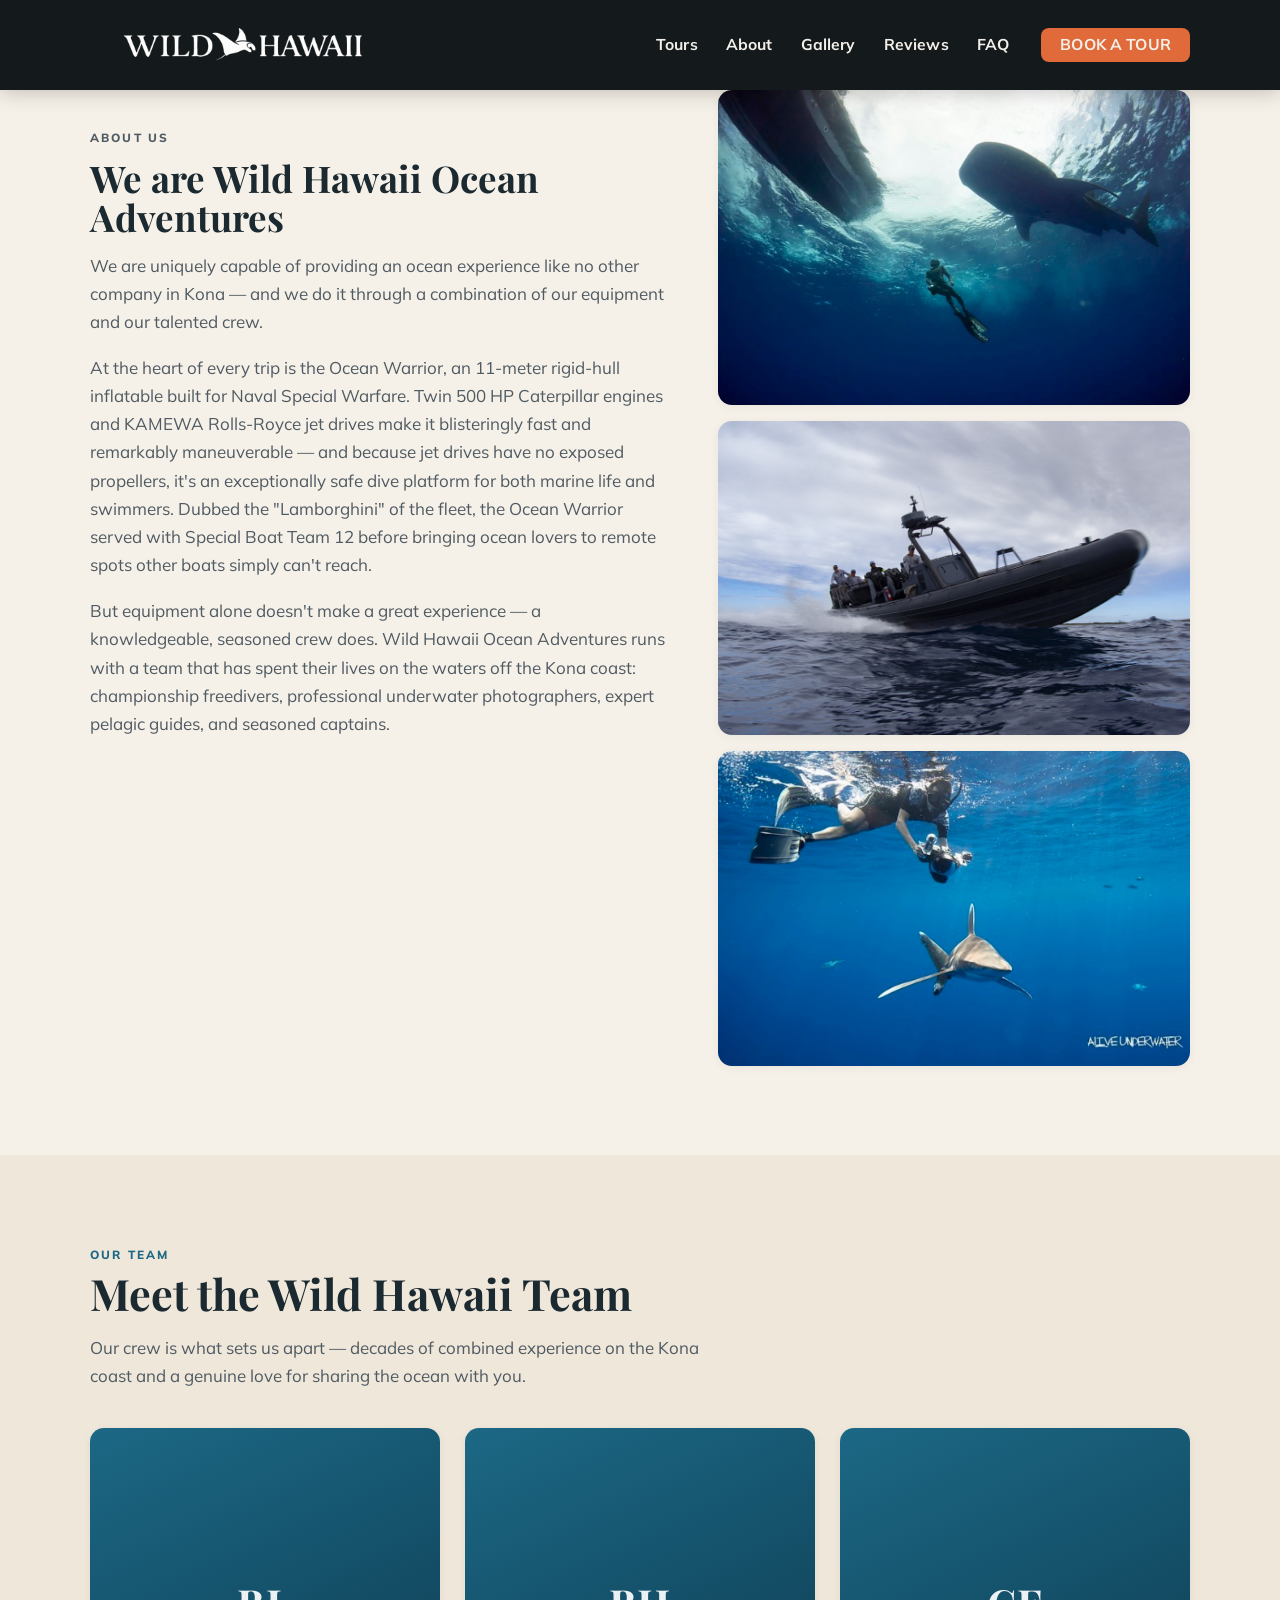
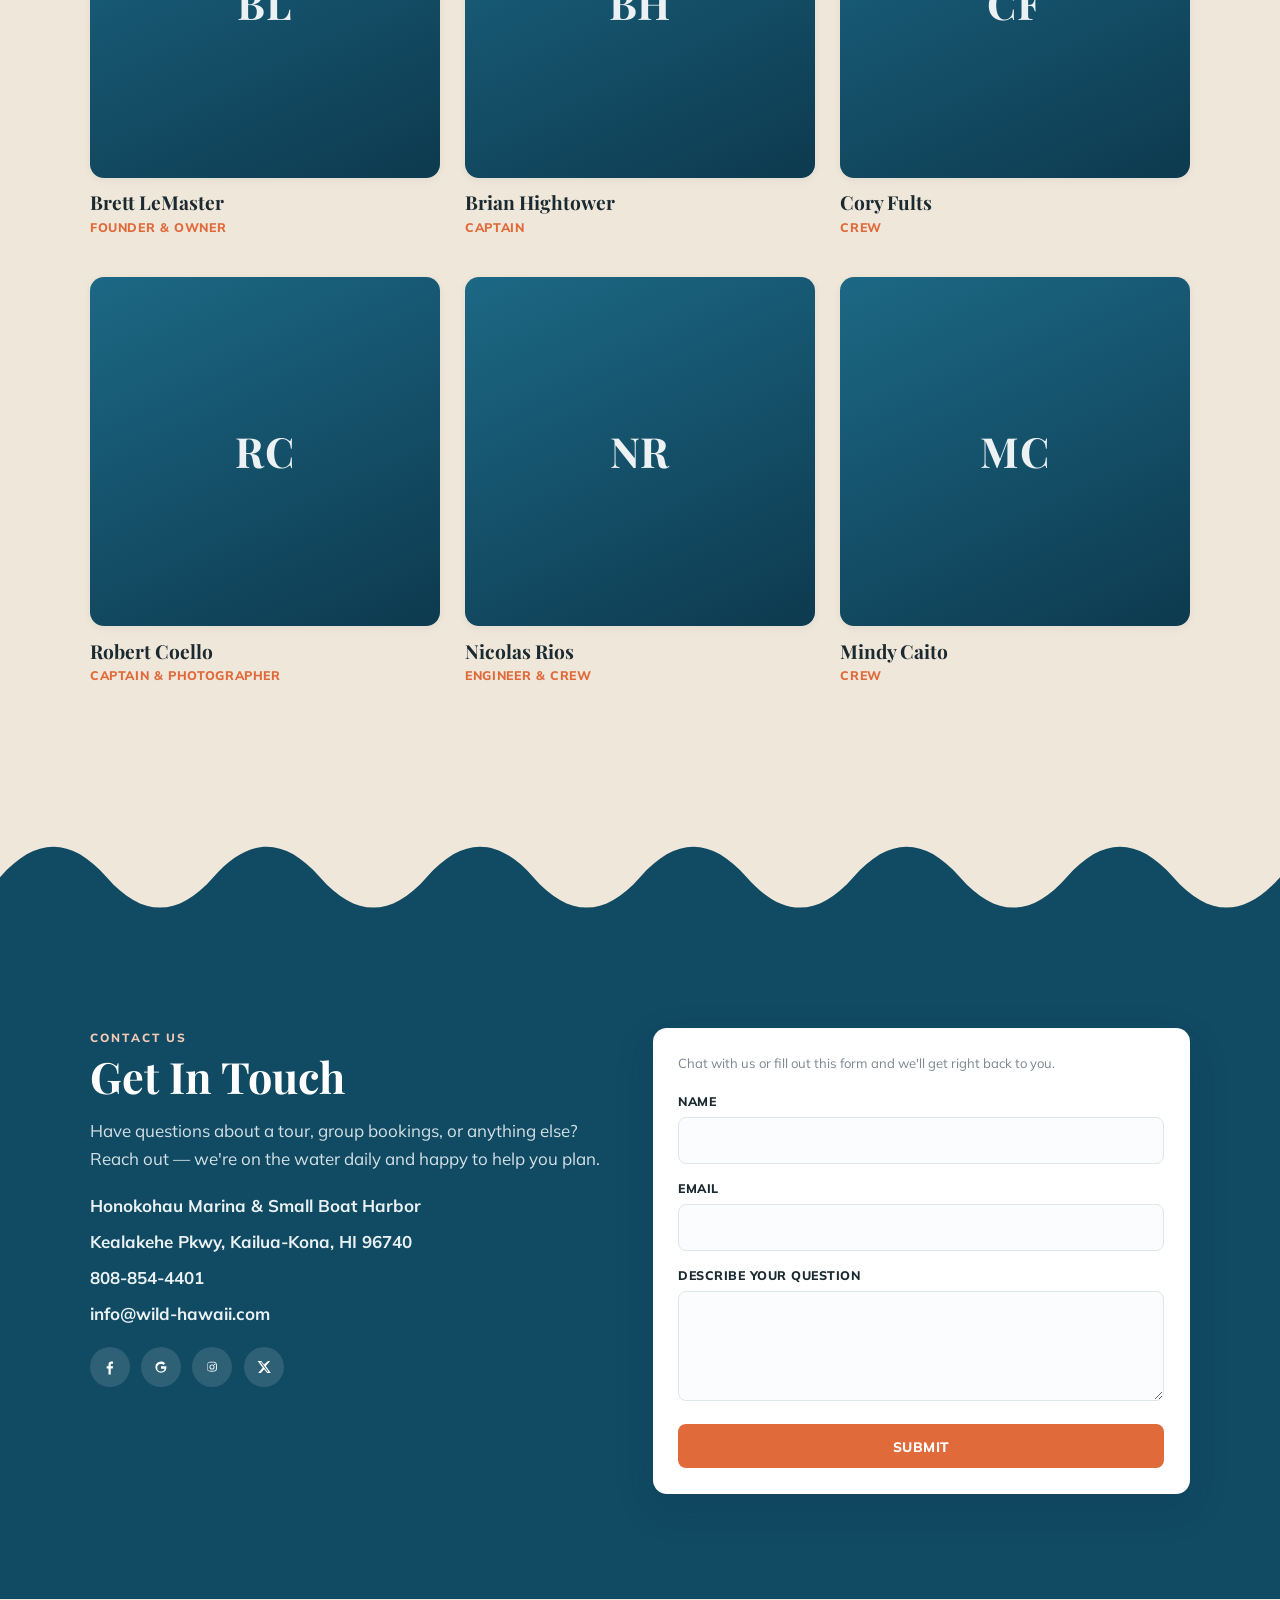
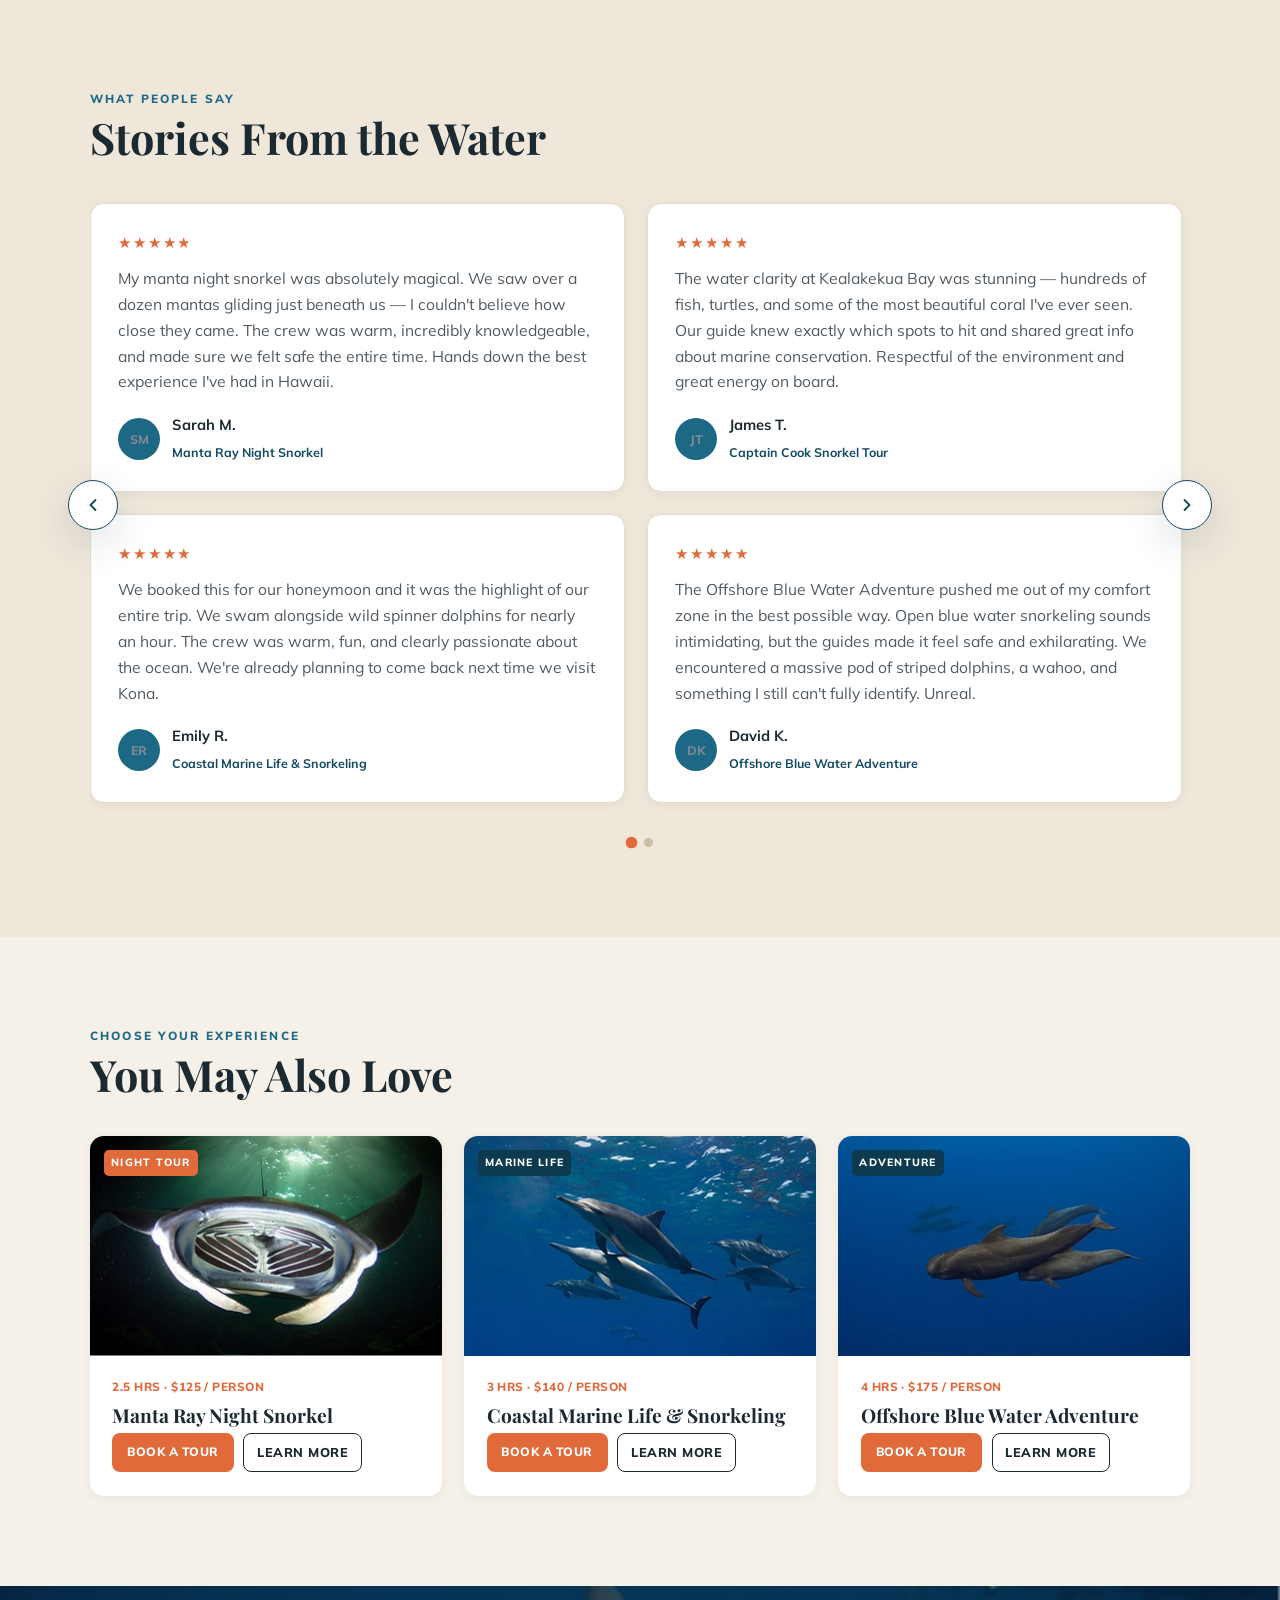
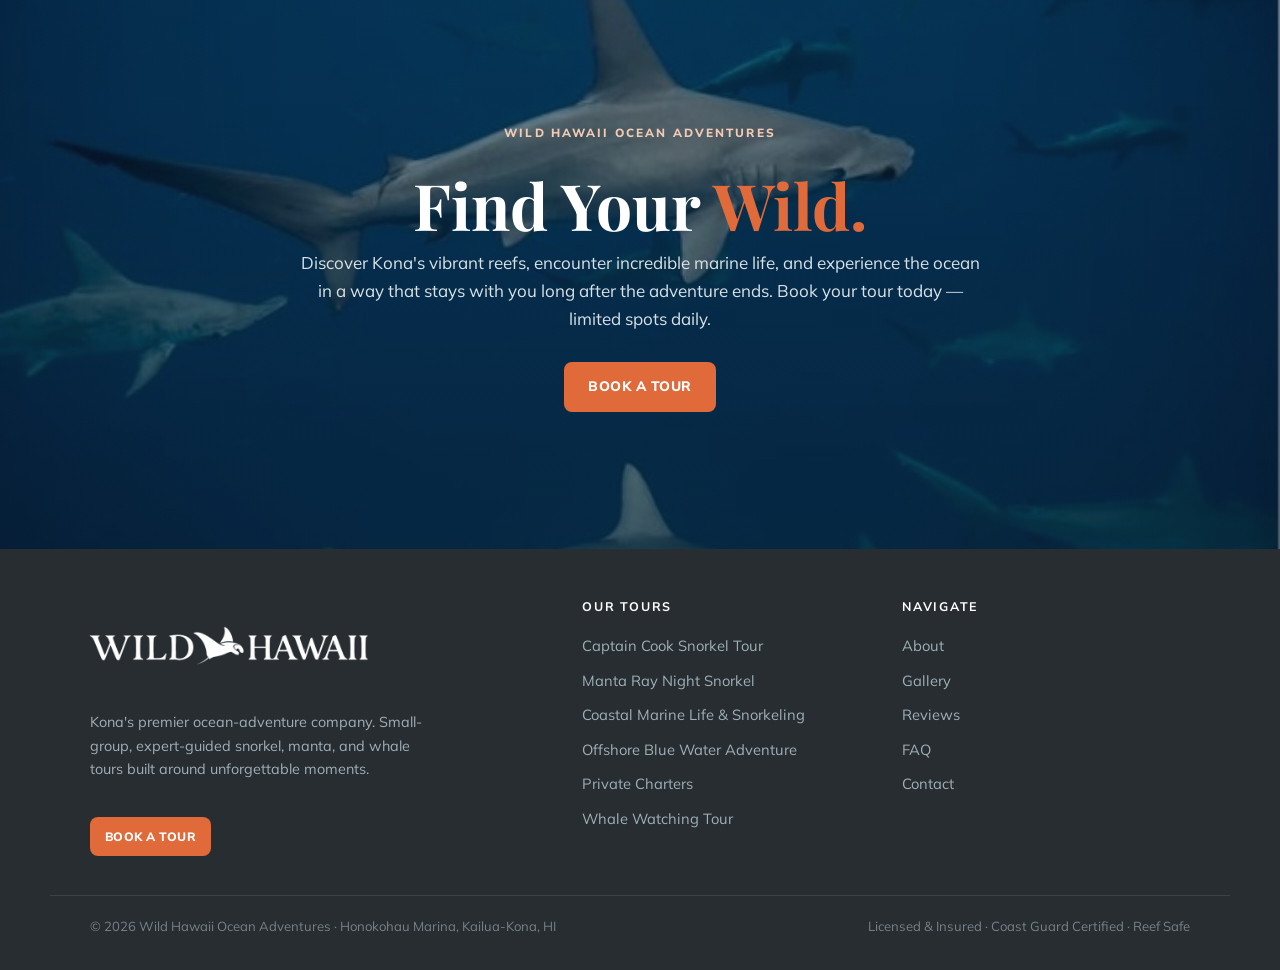
==== commit 0a4df442: "About-page stack images + layout; smaller CTA - About stack now uses the supplied photos (diver+whal" ====
--- a/about.html
+++ b/about.html
@@ -39,7 +39,7 @@
 
   <main id="main">
     <!-- ===================== ABOUT / STORY ===================== -->
-    <section class="section" id="story">
+    <section class="section about-top" id="story">
       <div class="wrap about-grid">
         <div class="prose reveal">
           <p class="eyebrow">About Us</p>
@@ -49,9 +49,9 @@
           <p>But equipment alone doesn't make a great experience — a knowledgeable, seasoned crew does. Wild Hawaii Ocean Adventures runs with a team that has spent their lives on the waters off the Kona coast: championship freedivers, professional underwater photographers, expert pelagic guides, and seasoned captains.</p>
         </div>
         <div class="about-stack reveal">
-          <img src="images/story-ocean.jpg" alt="A manta ray gliding through blue water" />
-          <img src="images/gallery-6.jpg" alt="Free diver swimming alongside a manta ray" />
-          <img src="images/gallery-1.jpg" alt="Whale shark near the surface" />
+          <img src="images/about-3.jpg" alt="Free diver beneath a whale shark" />
+          <img src="images/about-2.jpg" alt="The Ocean Warrior underway off the Kona coast" />
+          <img src="images/about-1.jpg" alt="Free diver with an oceanic whitetip shark" />
         </div>
       </div>
     </section>
--- a/css/styles.css
+++ b/css/styles.css
@@ -352,14 +352,14 @@
 /* ---------- CTA band ---------- */
 .cta-band {
   position: relative; color: #fff; text-align: center; overflow: hidden;
-  min-height: clamp(540px, 60vw, 880px);   /* taller banner, ~Figma 1440×915 proportion */
+  min-height: clamp(420px, 44vw, 620px);
   display: flex; align-items: center;
   background-color: #0a2a3c;
   background-image:
     linear-gradient(180deg, rgba(9,30,44,0.52), rgba(9,30,44,0.66)),
     url("../images/cta-sharks.jpg");
   background-size: cover, cover;
-  background-position: center, center;
+  background-position: center, center 28%;   /* nudge the image down so the lead shark isn't cropped */
   background-repeat: no-repeat, no-repeat;
 }
 .cta-band .inner { padding-block: clamp(3.6rem, 8vw, 6rem); }
@@ -533,9 +533,12 @@
 /* =====================================================================
    About page
    ===================================================================== */
+/* about page: image stack starts flush under the nav; the text column keeps a small gap */
+.about-top { padding-top: 0; }
+.about-top .prose { padding-top: clamp(1.75rem, 3vw, 2.75rem); }
 .about-grid { display: grid; grid-template-columns: 1.1fr 0.9fr; gap: clamp(1.8rem, 4vw, 3.4rem); align-items: start; }
 .about-grid .prose p { color: var(--body); }
-.about-stack { display: grid; gap: 1rem; position: sticky; top: calc(var(--nav-h) + 20px); }
+.about-stack { display: grid; gap: 1rem; position: sticky; top: var(--nav-h); }
 .about-stack img { width: 100%; border-radius: var(--radius); display: block; aspect-ratio: 3 / 2; object-fit: cover; box-shadow: var(--shadow-sm); }
 @media (max-width: 820px) { .about-grid { grid-template-columns: 1fr; } .about-stack { position: static; } }
 
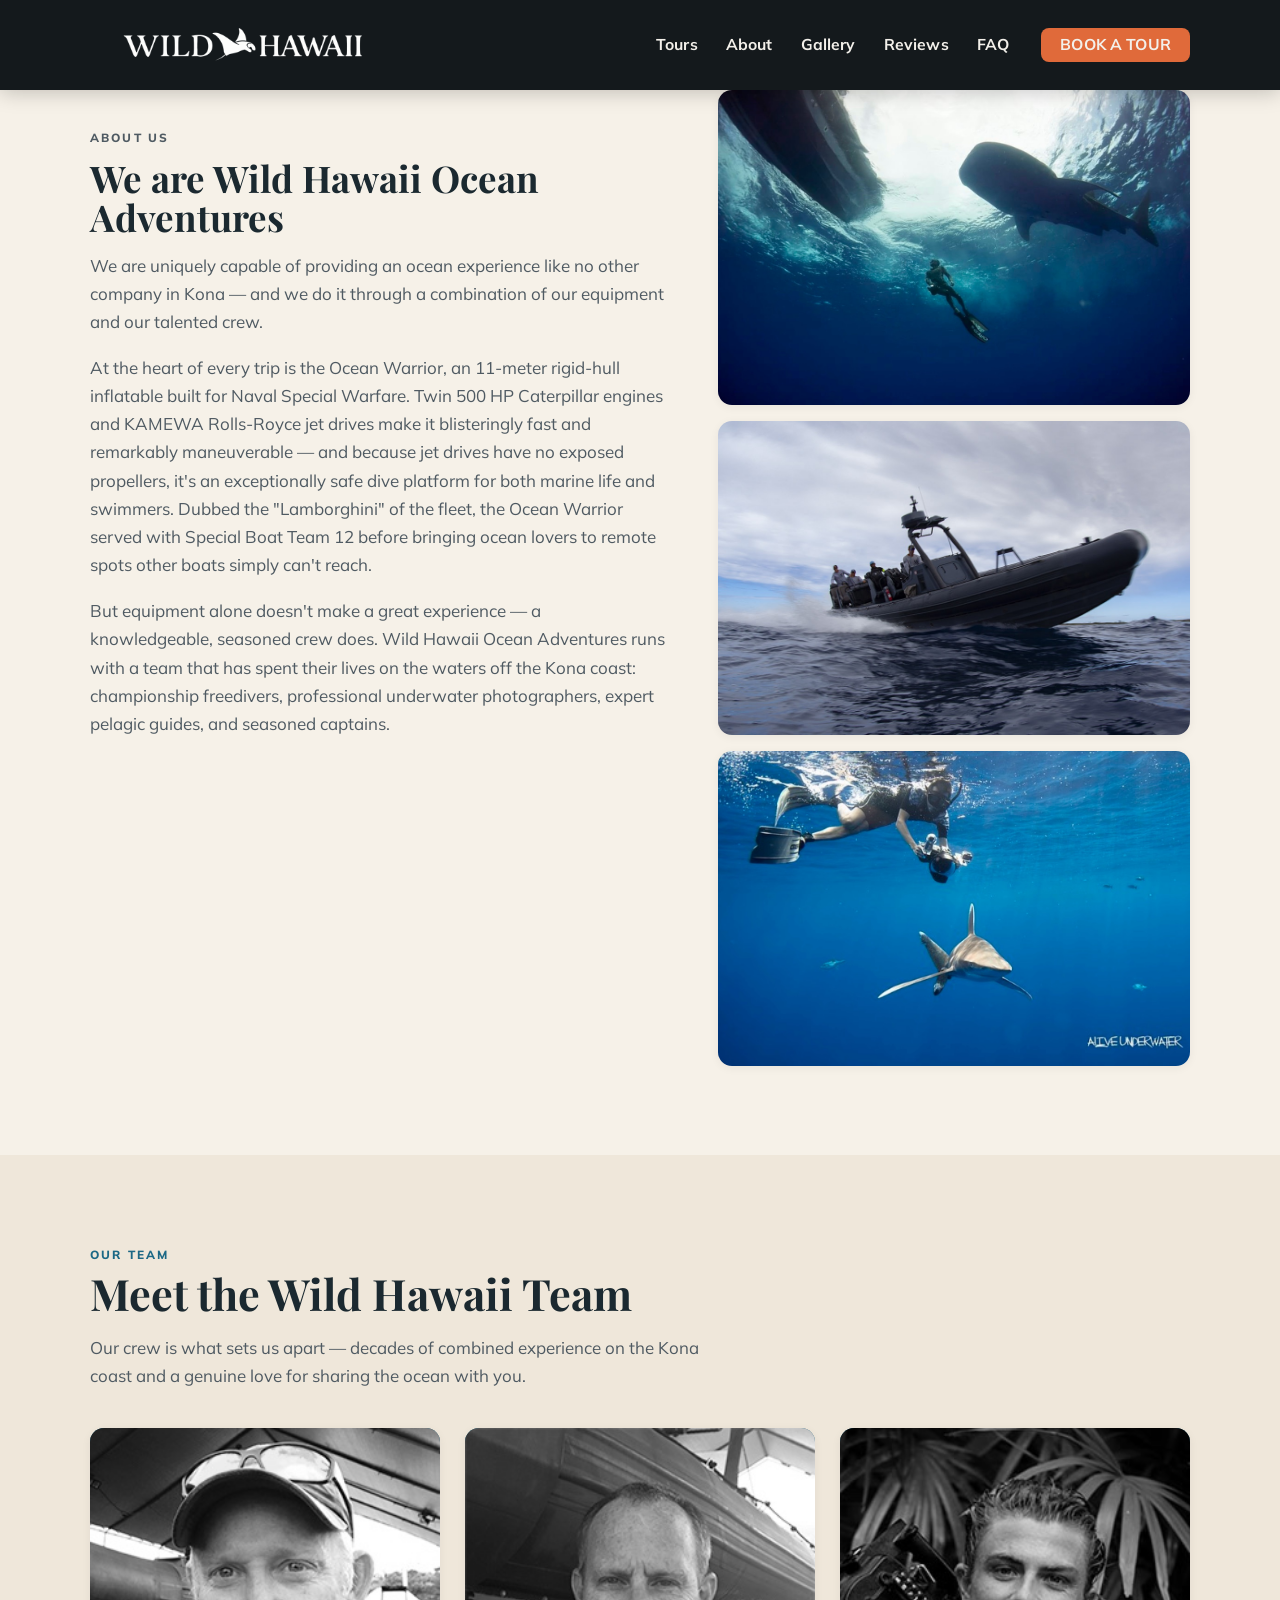
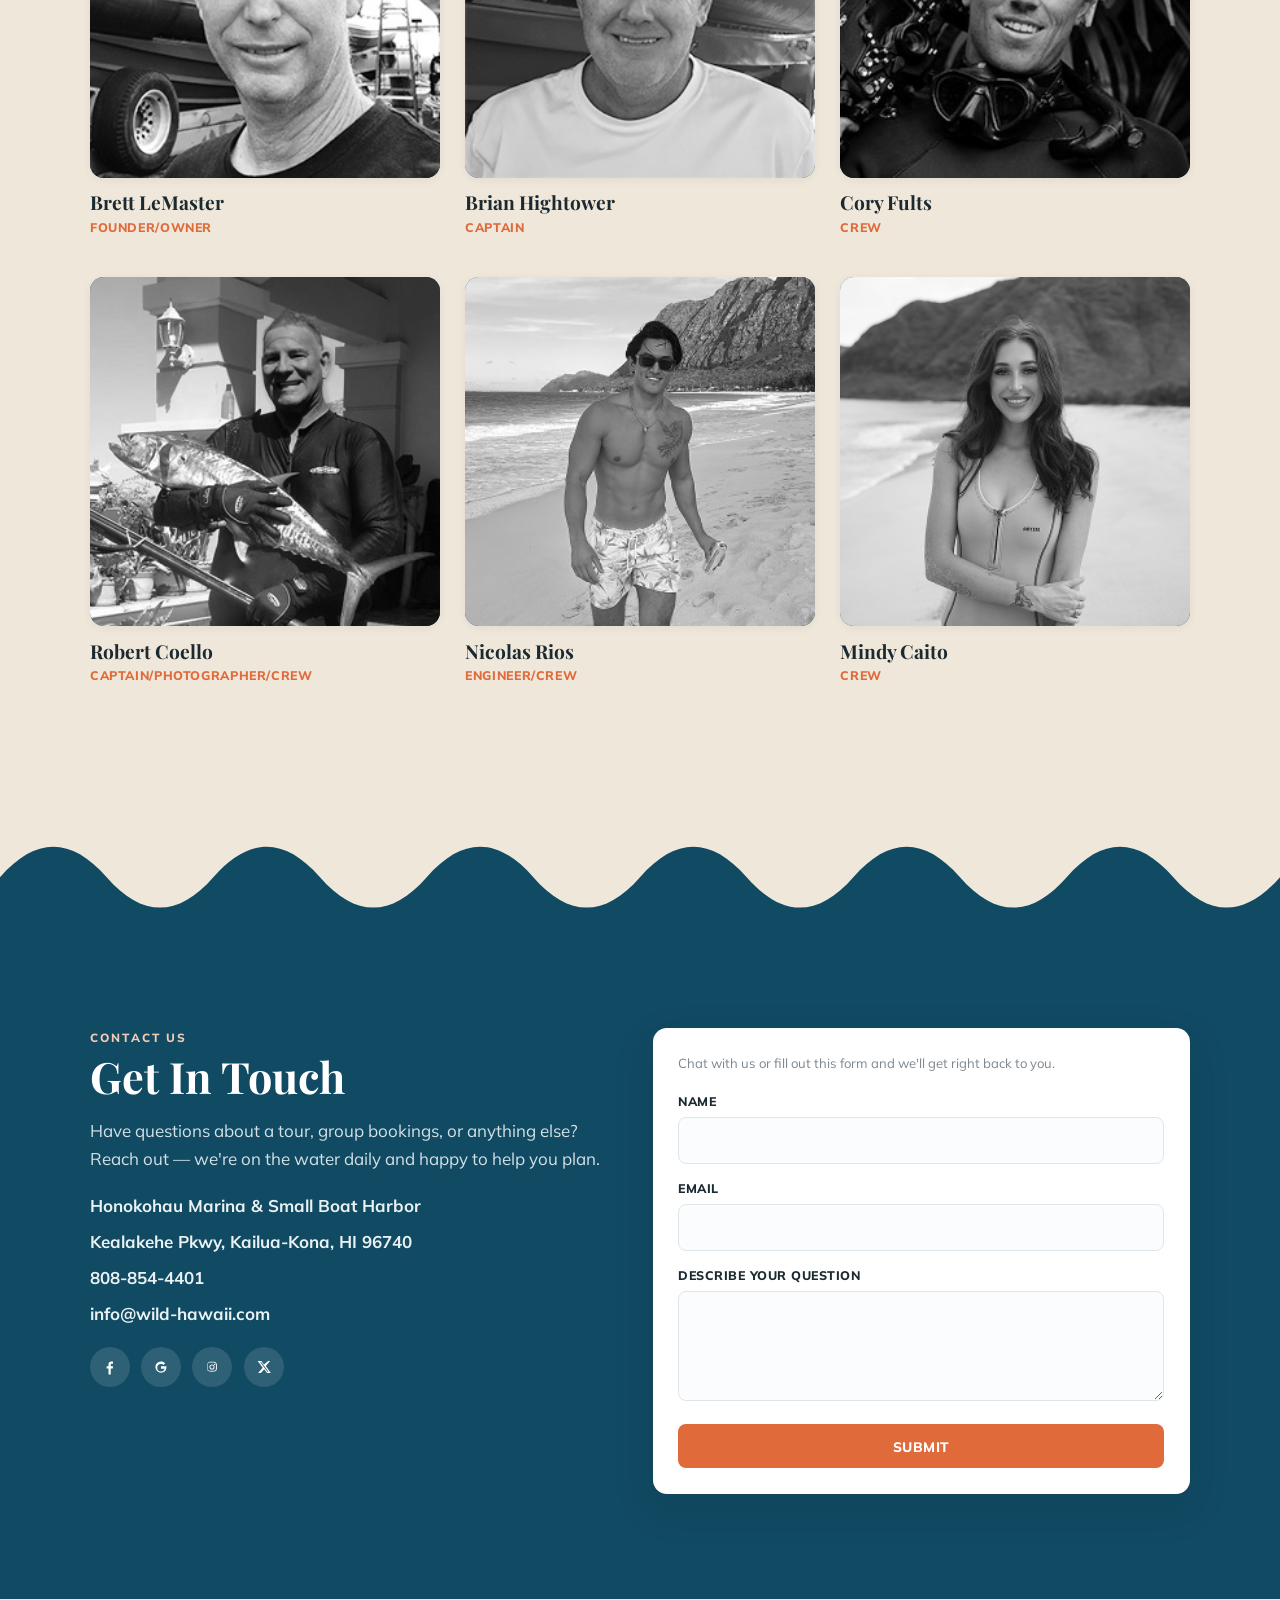
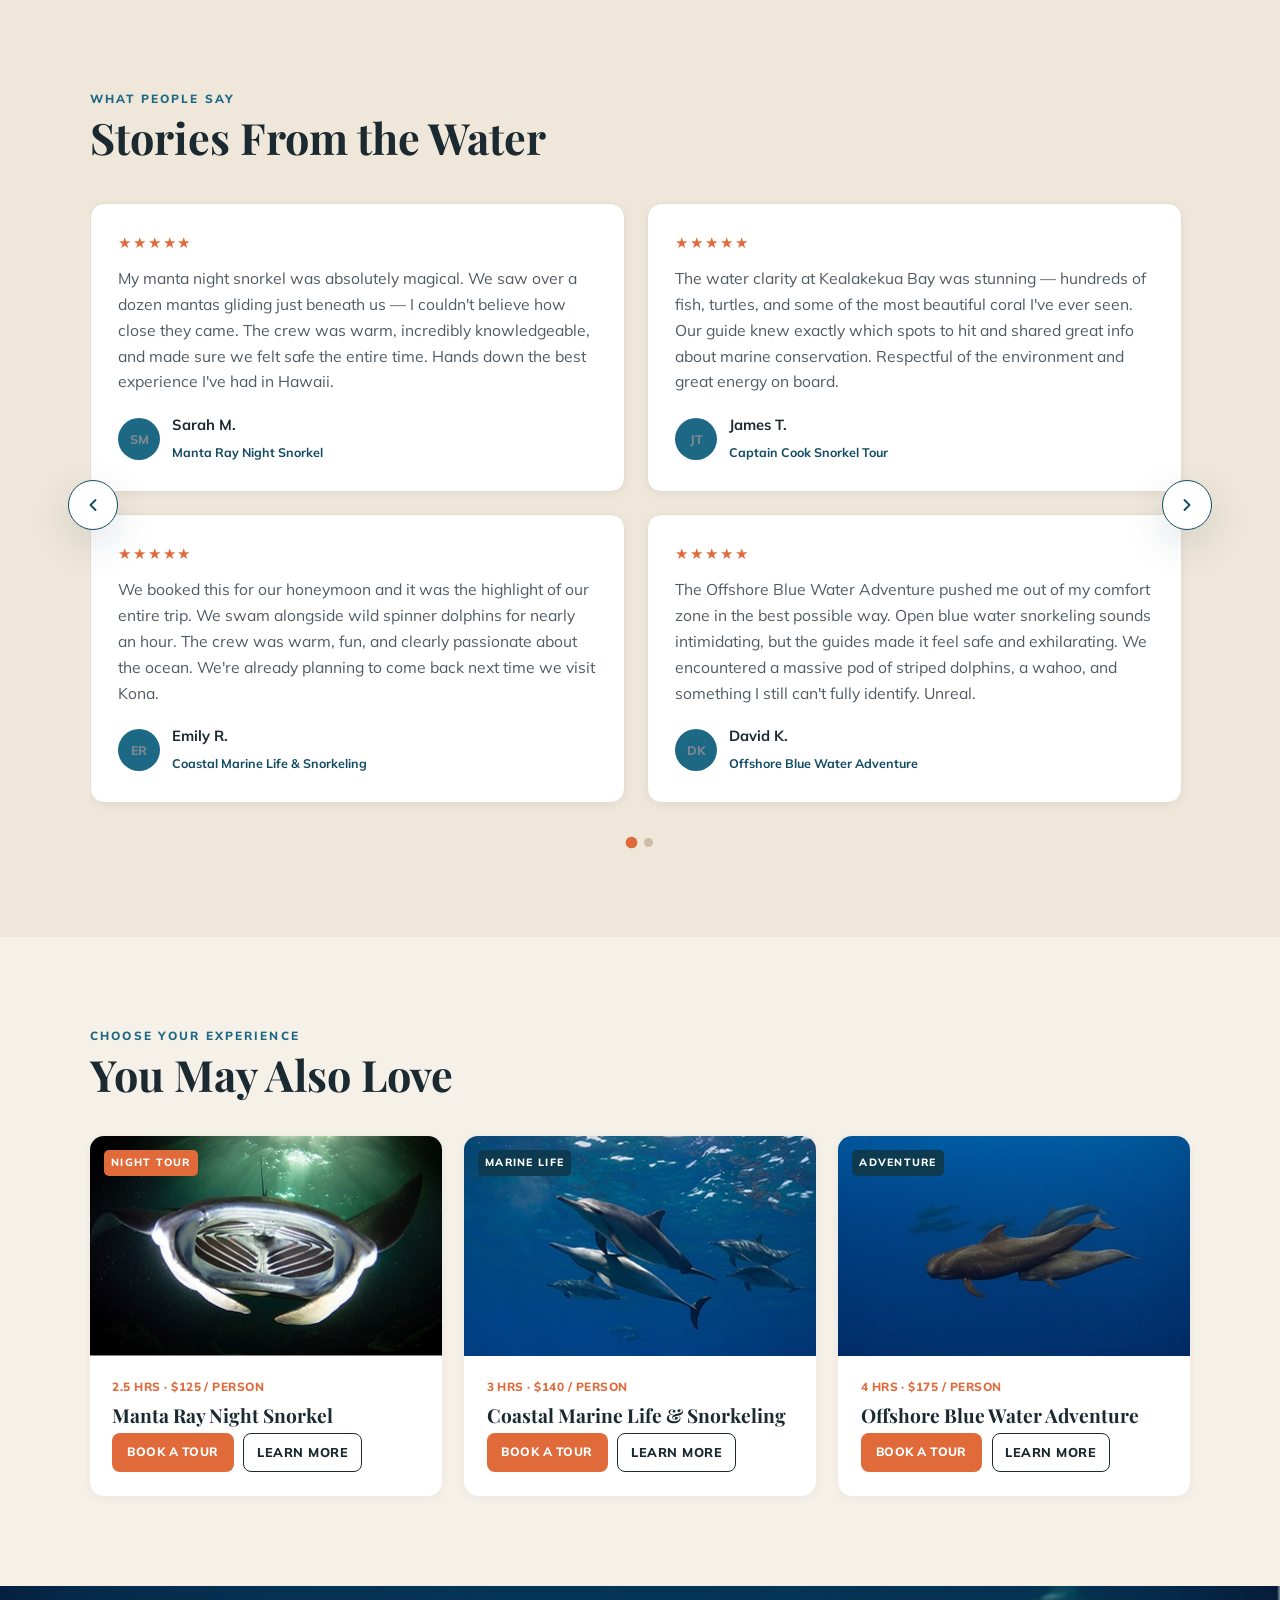
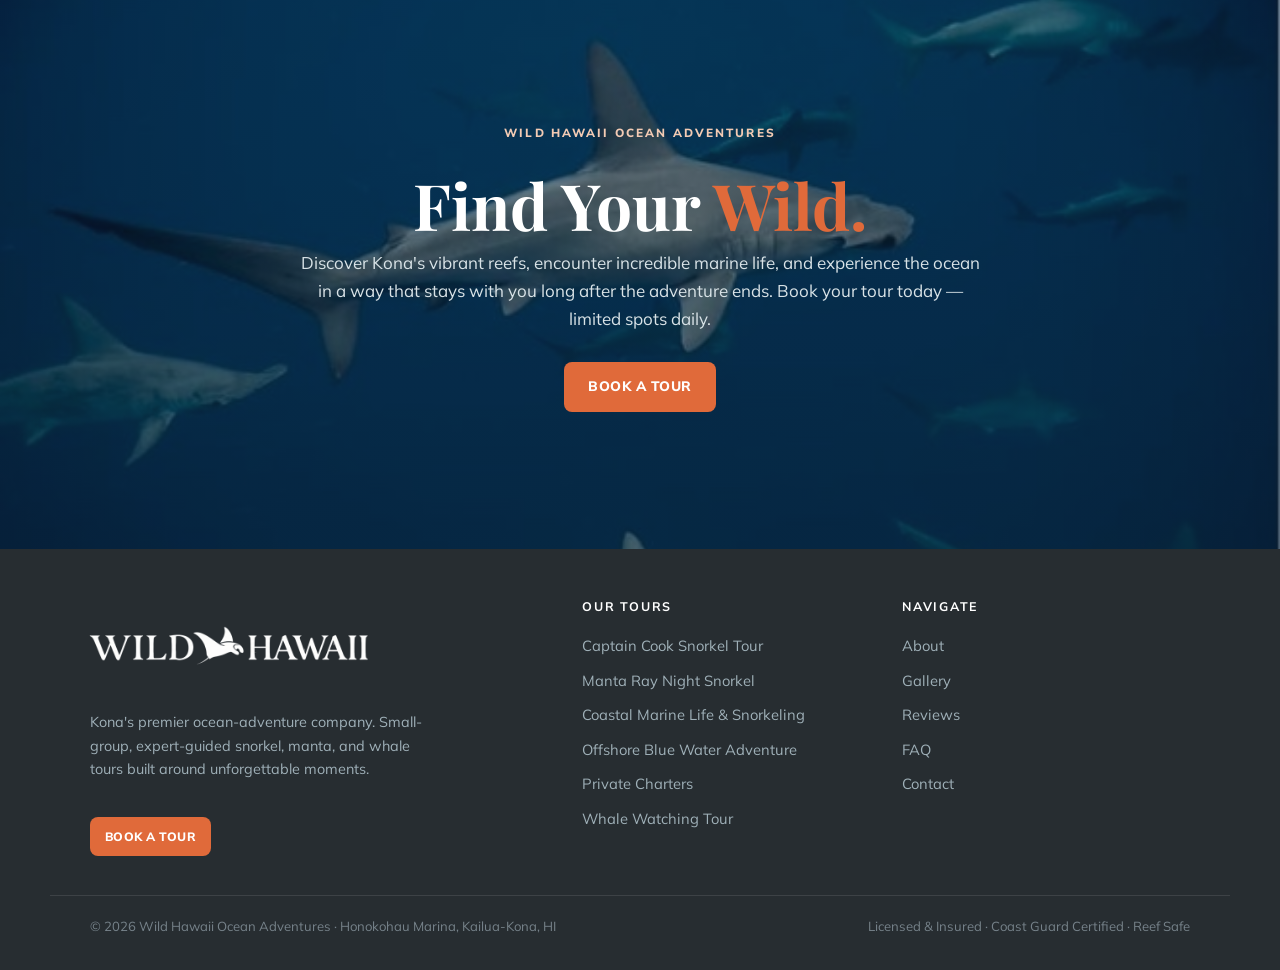
==== commit 5e2fe19a: "About: wire real crew headshots into the team grid (grayscale), update roles to slash format" ====
--- a/about.html
+++ b/about.html
@@ -63,13 +63,13 @@
         <h2 class="h-section">Meet the Wild Hawaii Team</h2>
         <p class="lead page-intro">Our crew is what sets us apart — decades of combined experience on the Kona coast and a genuine love for sharing the ocean with you.</p>
         <div class="team-grid">
-          <!-- one .team-card per member; .team-photo holds initials as a placeholder for a real headshot -->
-          <article class="team-card reveal"><div class="team-photo"><span>BL</span></div><h3>Brett LeMaster</h3><p class="role">Founder &amp; Owner</p></article>
-          <article class="team-card reveal"><div class="team-photo"><span>BH</span></div><h3>Brian Hightower</h3><p class="role">Captain</p></article>
-          <article class="team-card reveal"><div class="team-photo"><span>CF</span></div><h3>Cory Fults</h3><p class="role">Crew</p></article>
-          <article class="team-card reveal"><div class="team-photo"><span>RC</span></div><h3>Robert Coello</h3><p class="role">Captain &amp; Photographer</p></article>
-          <article class="team-card reveal"><div class="team-photo"><span>NR</span></div><h3>Nicolas Rios</h3><p class="role">Engineer &amp; Crew</p></article>
-          <article class="team-card reveal"><div class="team-photo"><span>MC</span></div><h3>Mindy Caito</h3><p class="role">Crew</p></article>
+          <!-- one .team-card per member; .team-photo holds the crew headshot -->
+          <article class="team-card reveal"><div class="team-photo"><img src="images/team-brett.jpg" alt="Brett LeMaster" /></div><h3>Brett LeMaster</h3><p class="role">Founder/Owner</p></article>
+          <article class="team-card reveal"><div class="team-photo"><img src="images/team-brian.jpg" alt="Brian Hightower" /></div><h3>Brian Hightower</h3><p class="role">Captain</p></article>
+          <article class="team-card reveal"><div class="team-photo"><img src="images/team-cory.jpg" alt="Cory Fults" /></div><h3>Cory Fults</h3><p class="role">Crew</p></article>
+          <article class="team-card reveal"><div class="team-photo"><img src="images/team-robert.jpg" alt="Robert Coello" /></div><h3>Robert Coello</h3><p class="role">Captain/Photographer/Crew</p></article>
+          <article class="team-card reveal"><div class="team-photo"><img src="images/team-nicolas.jpg" alt="Nicolas Rios" /></div><h3>Nicolas Rios</h3><p class="role">Engineer/Crew</p></article>
+          <article class="team-card reveal"><div class="team-photo"><img src="images/team-mindy.jpg" alt="Mindy Caito" /></div><h3>Mindy Caito</h3><p class="role">Crew</p></article>
         </div>
       </div>
     </section>
--- a/css/styles.css
+++ b/css/styles.css
@@ -359,7 +359,7 @@
     linear-gradient(180deg, rgba(9,30,44,0.52), rgba(9,30,44,0.66)),
     url("../images/cta-sharks.jpg");
   background-size: cover, cover;
-  background-position: center, center 28%;   /* nudge the image down so the lead shark isn't cropped */
+  background-position: center, center top;   /* show the top of the image so the lead shark's fin isn't cropped */
   background-repeat: no-repeat, no-repeat;
 }
 .cta-band .inner { padding-block: clamp(3.6rem, 8vw, 6rem); }
@@ -555,7 +555,7 @@
   background: linear-gradient(155deg, #1c6885 0%, #0d3a4f 100%);
   display: grid; place-items: center; box-shadow: var(--shadow-sm);
 }
-.team-photo img { width: 100%; height: 100%; object-fit: cover; }
+.team-photo img { width: 100%; height: 100%; object-fit: cover; filter: grayscale(100%); }
 .team-photo span { font-family: var(--serif); color: rgba(255,255,255,0.92); font-size: clamp(2rem, 5vw, 2.6rem); font-weight: 700; letter-spacing: 0.02em; }
 .team-card h3 { font-size: 1.2rem; margin-top: 0.9rem; }
 .team-card .role { color: var(--coral); font-weight: 800; font-size: 0.78rem; letter-spacing: 0.05em; text-transform: uppercase; margin-top: 0.25rem; }
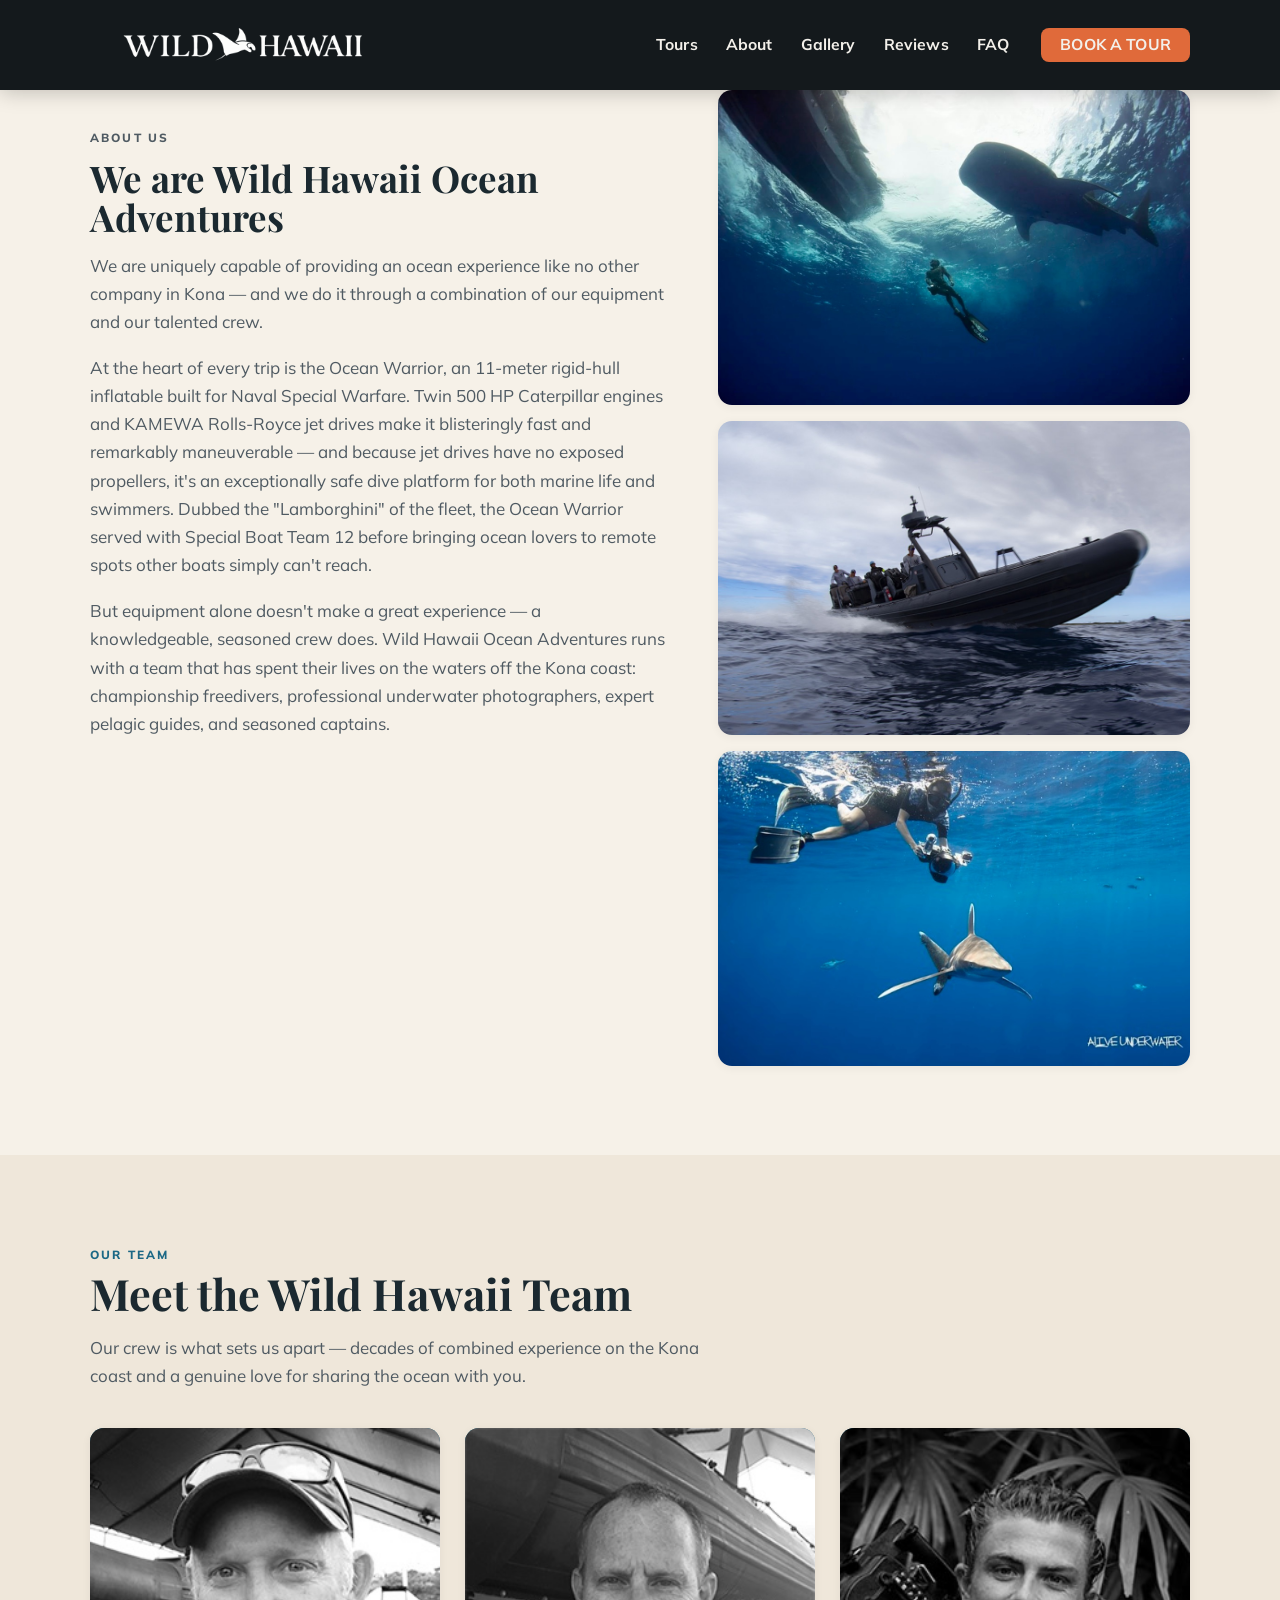
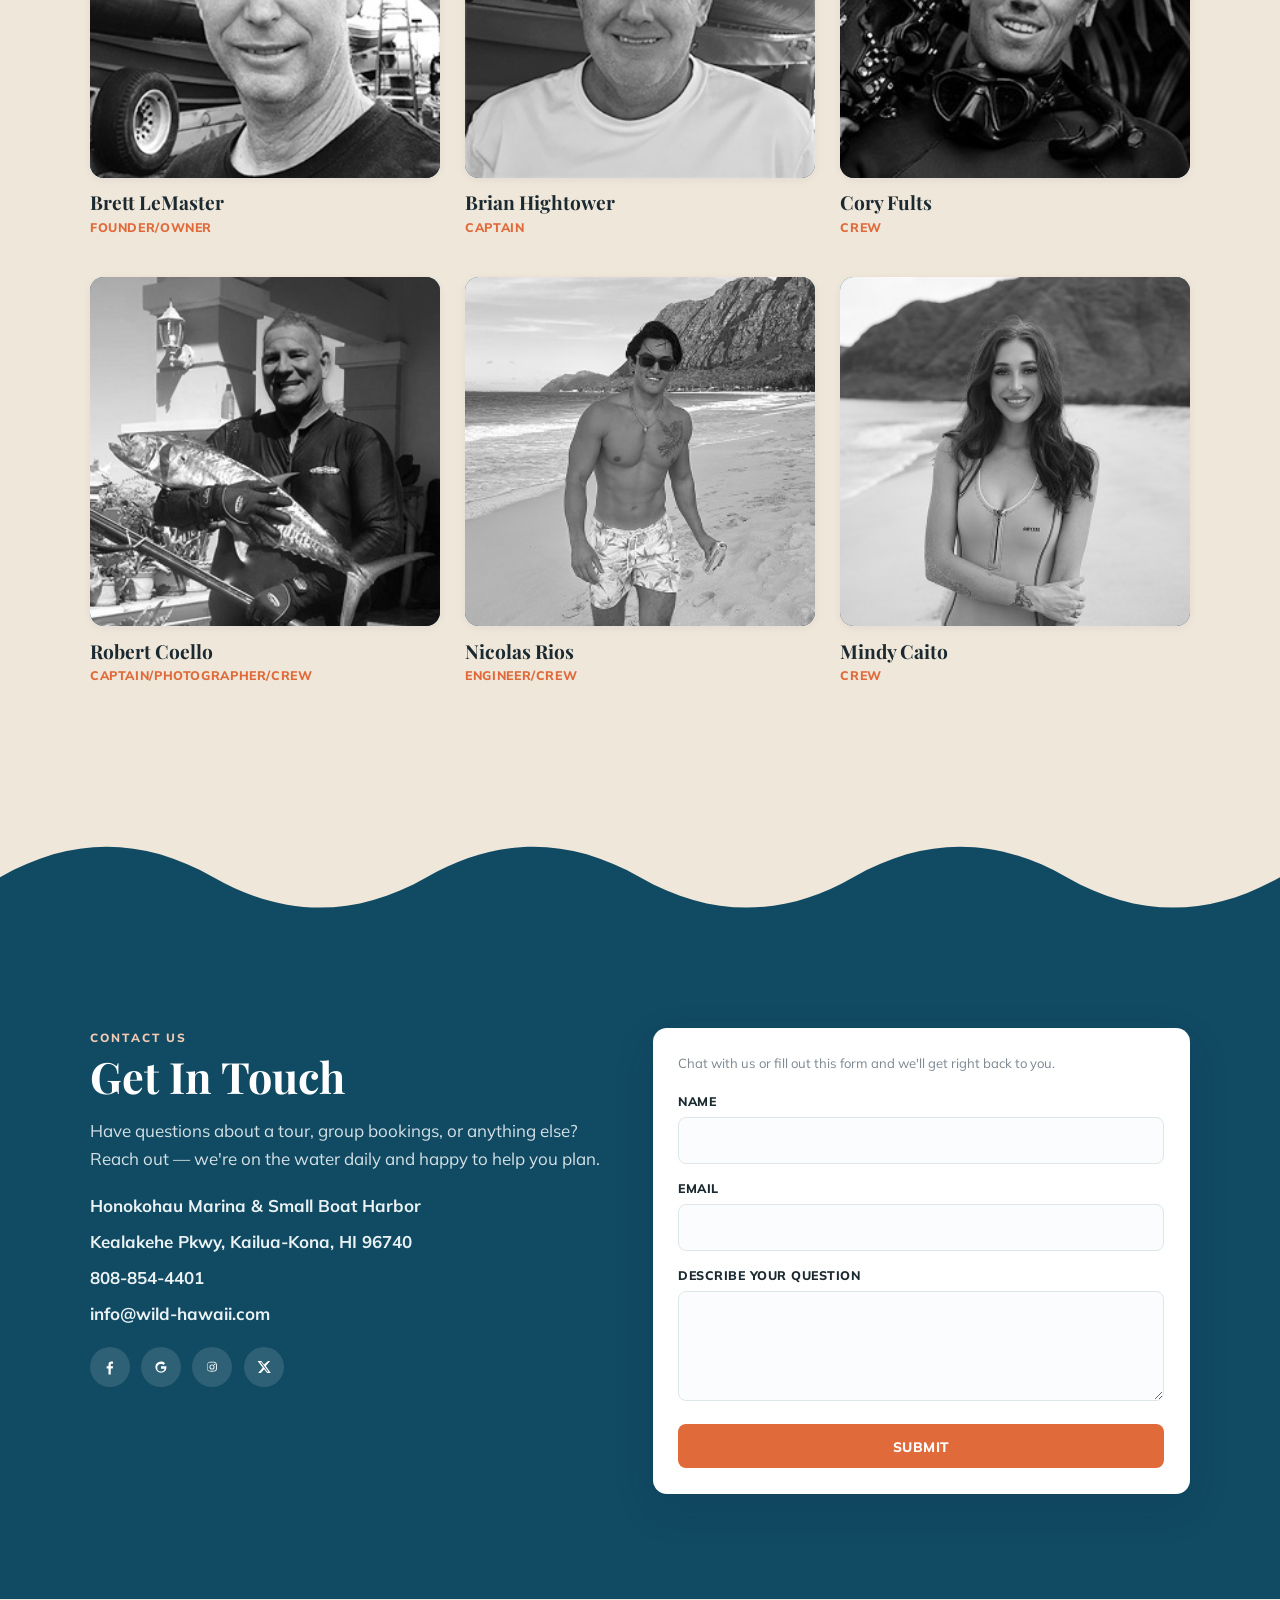
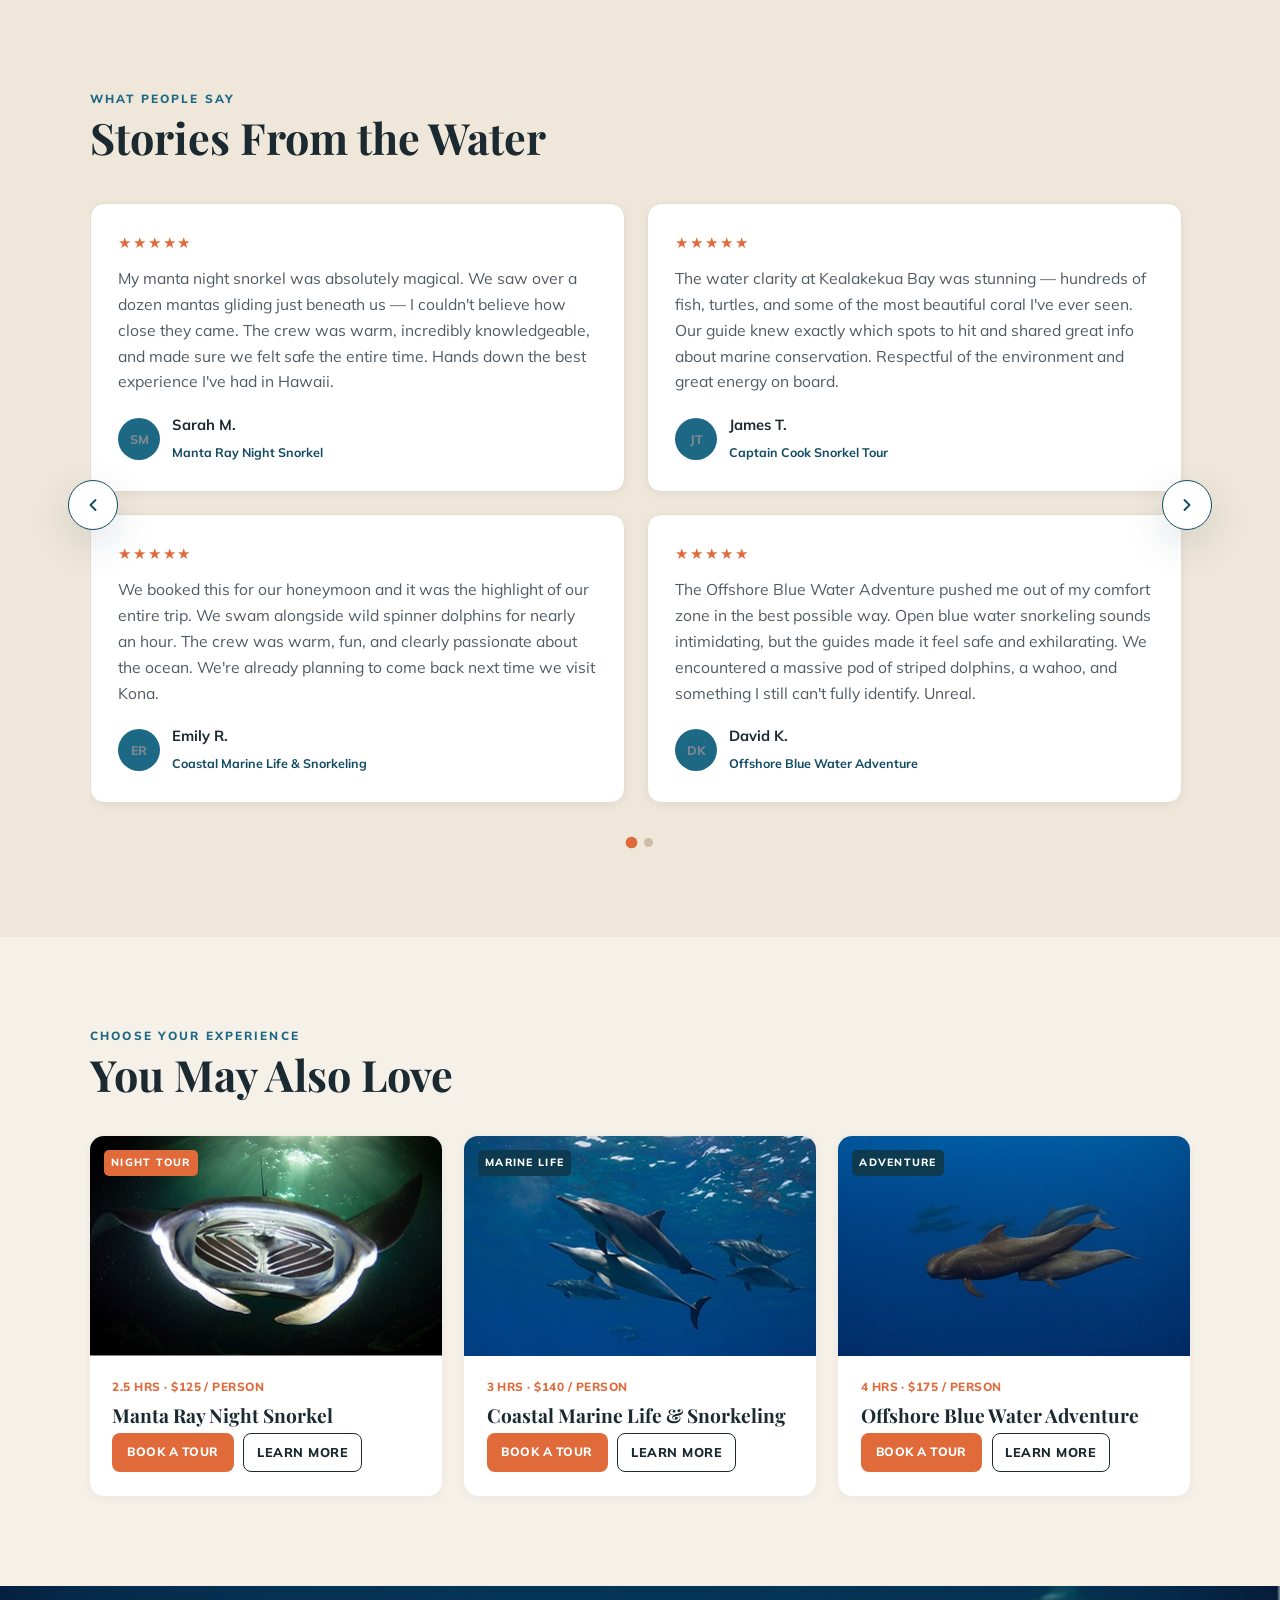
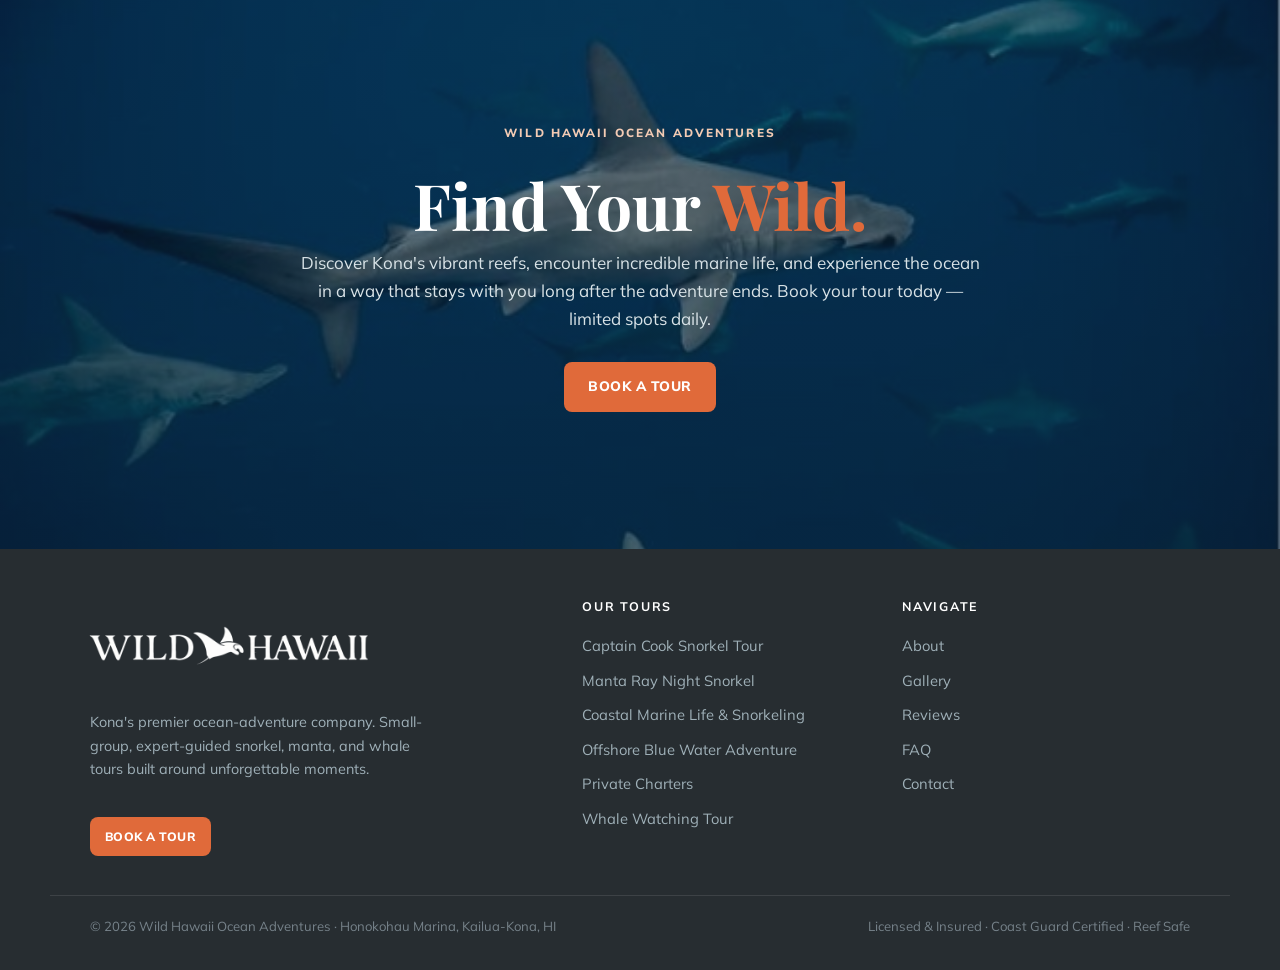
==== commit 260d787a: "Tour cards: bordered Learn More buttons; calmer contact wave (fewer crests, same height/spacing)" ====
--- a/about.html
+++ b/about.html
@@ -75,7 +75,7 @@
     </section>
 
     <!-- ===================== CONTACT ===================== -->
-    <svg class="contact-wave from-cream" viewBox="0 0 1440 130" preserveAspectRatio="none" aria-hidden="true"><path d="M0 130 V75 C 40 35 80 35 120 75 C 160 115 200 115 240 75 C 280 35 320 35 360 75 C 400 115 440 115 480 75 C 520 35 560 35 600 75 C 640 115 680 115 720 75 C 760 35 800 35 840 75 C 880 115 920 115 960 75 C 1000 35 1040 35 1080 75 C 1120 115 1160 115 1200 75 C 1240 35 1280 35 1320 75 C 1360 115 1400 115 1440 75 V130 Z"/></svg>
+    <svg class="contact-wave from-cream" viewBox="0 0 1440 130" preserveAspectRatio="none" aria-hidden="true"><path d="M0 130 V75 C 80 35 160 35 240 75 C 320 115 400 115 480 75 C 560 35 640 35 720 75 C 800 115 880 115 960 75 C 1040 35 1120 35 1200 75 C 1280 115 1360 115 1440 75 V130 Z"/></svg>
     <section class="section contact" id="contact" style="padding-top:6rem">
       <div class="wrap contact-grid">
         <div class="reveal">
--- a/css/styles.css
+++ b/css/styles.css
@@ -170,8 +170,8 @@
 }
 /* same total height as the original centered hero (so the image crop is unchanged),
    just rebalanced to nudge the text up a little */
-.hero-inner { padding-block: clamp(3.5rem, 11vw, 7rem) clamp(5.5rem, 15vw, 11rem); }
-.hero h1 { font-size: clamp(2.6rem, 6vw, 4.6rem); margin-bottom: 0.5rem; color: #fff; text-shadow: 0 2px 30px rgba(0,0,0,0.4); }
+.hero-inner { padding-block: clamp(3.25rem, 10vw, 6.5rem) clamp(7rem, 17vw, 13.5rem); }
+.hero h1 { font-size: clamp(2.6rem, 6vw, 4.6rem); margin-bottom: 2.75rem; color: #fff; text-shadow: 0 2px 30px rgba(0,0,0,0.4); }
 .hero .eyebrow { color: #f3cbb4; margin-bottom: 1rem; }
 .hero p.lead { color: #e7eef0; margin: 0 auto 2rem; max-width: 54ch; }
 .hero-cta { display: flex; gap: 0.9rem; justify-content: center; flex-wrap: wrap; }
@@ -527,8 +527,10 @@
 .related-grid .tour-card h3 { font-size: 1.2rem; }
 .related-grid .tour-card .meta { color: var(--coral); }
 /* "Learn More" on the related (other-tour) cards reads as an outlined button */
-.related-grid .learn { border: 1.5px solid var(--ink); border-radius: 8px; padding: 0.62em 1em; color: var(--ink); transition: background 0.2s ease, color 0.2s ease; }
-.related-grid .learn:hover { background: var(--ink); color: #fff; }
+.related-grid .learn,
+.tour-card .actions .learn { border: 1.5px solid var(--ink); border-radius: 8px; padding: 0.62em 1em; color: var(--ink); transition: background 0.2s ease, color 0.2s ease; }
+.related-grid .learn:hover,
+.tour-card .actions .learn:hover { background: var(--ink); color: #fff; }
 
 /* =====================================================================
    About page
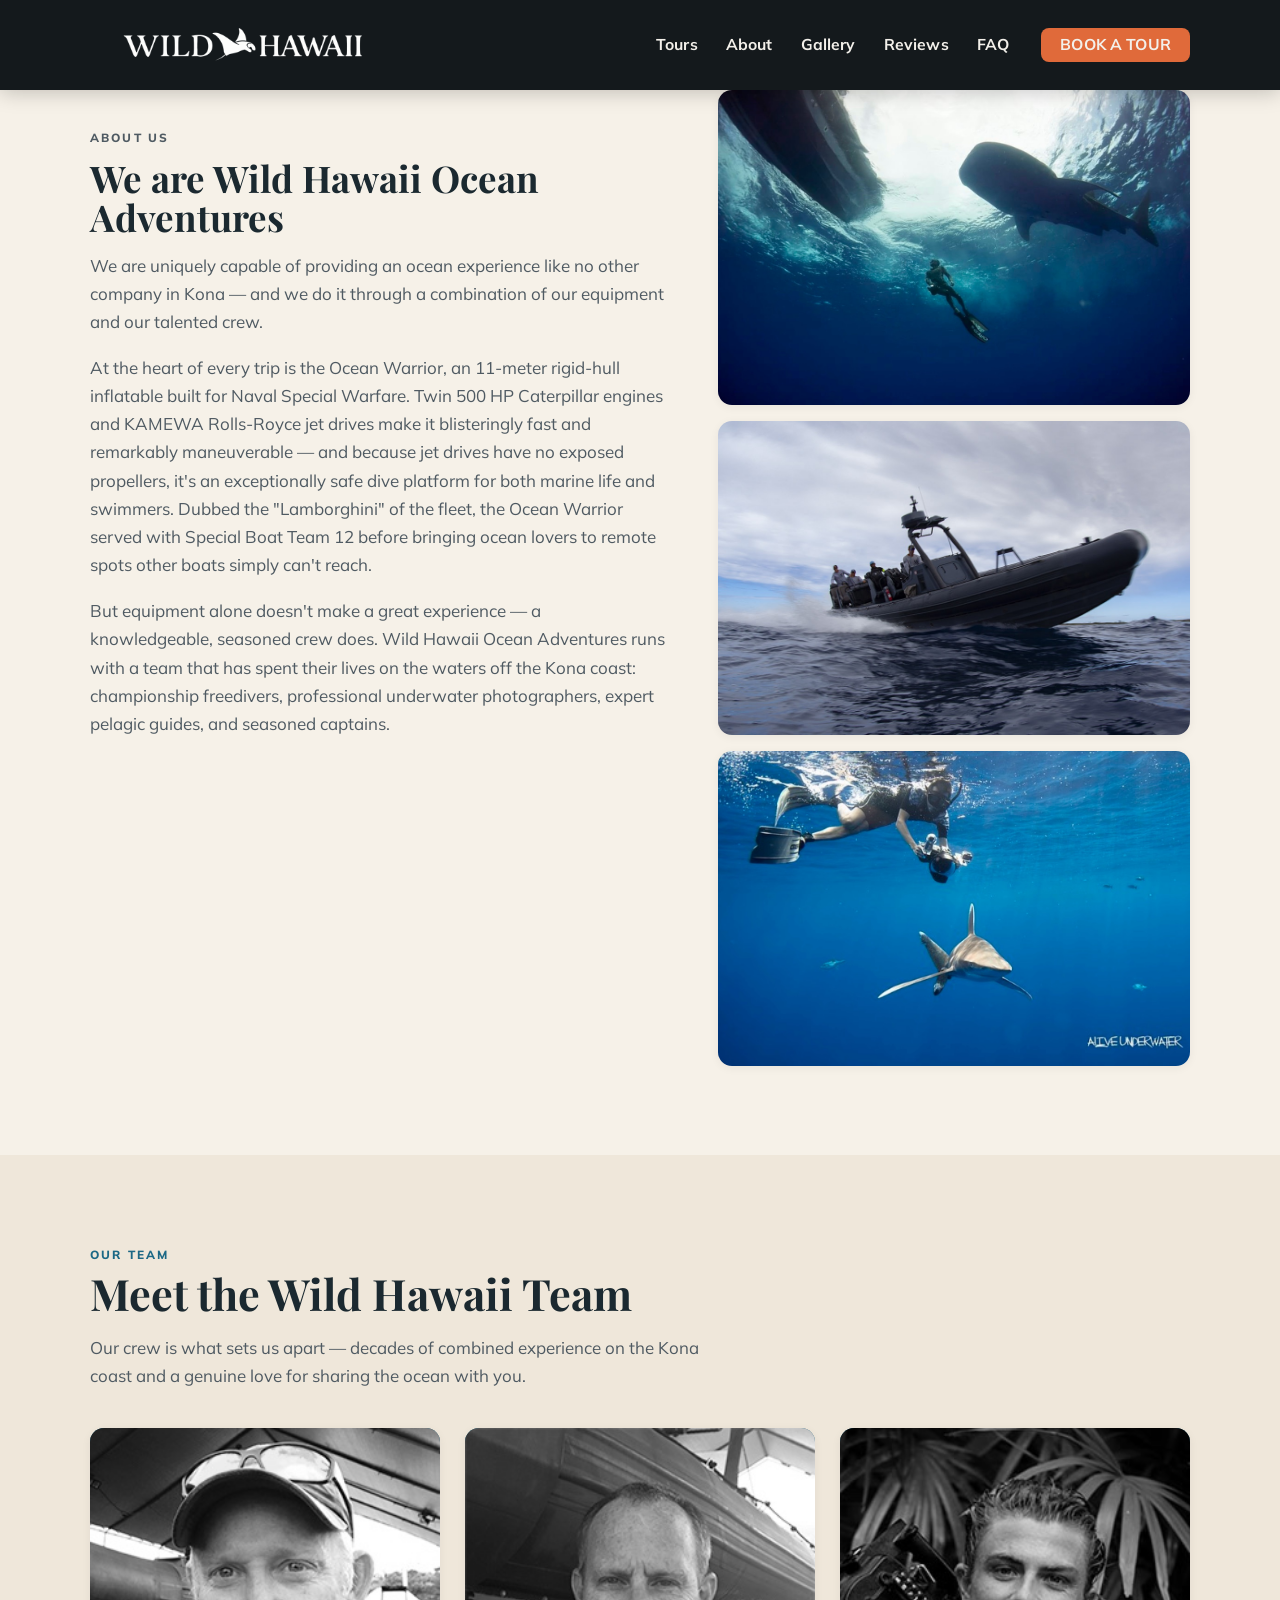
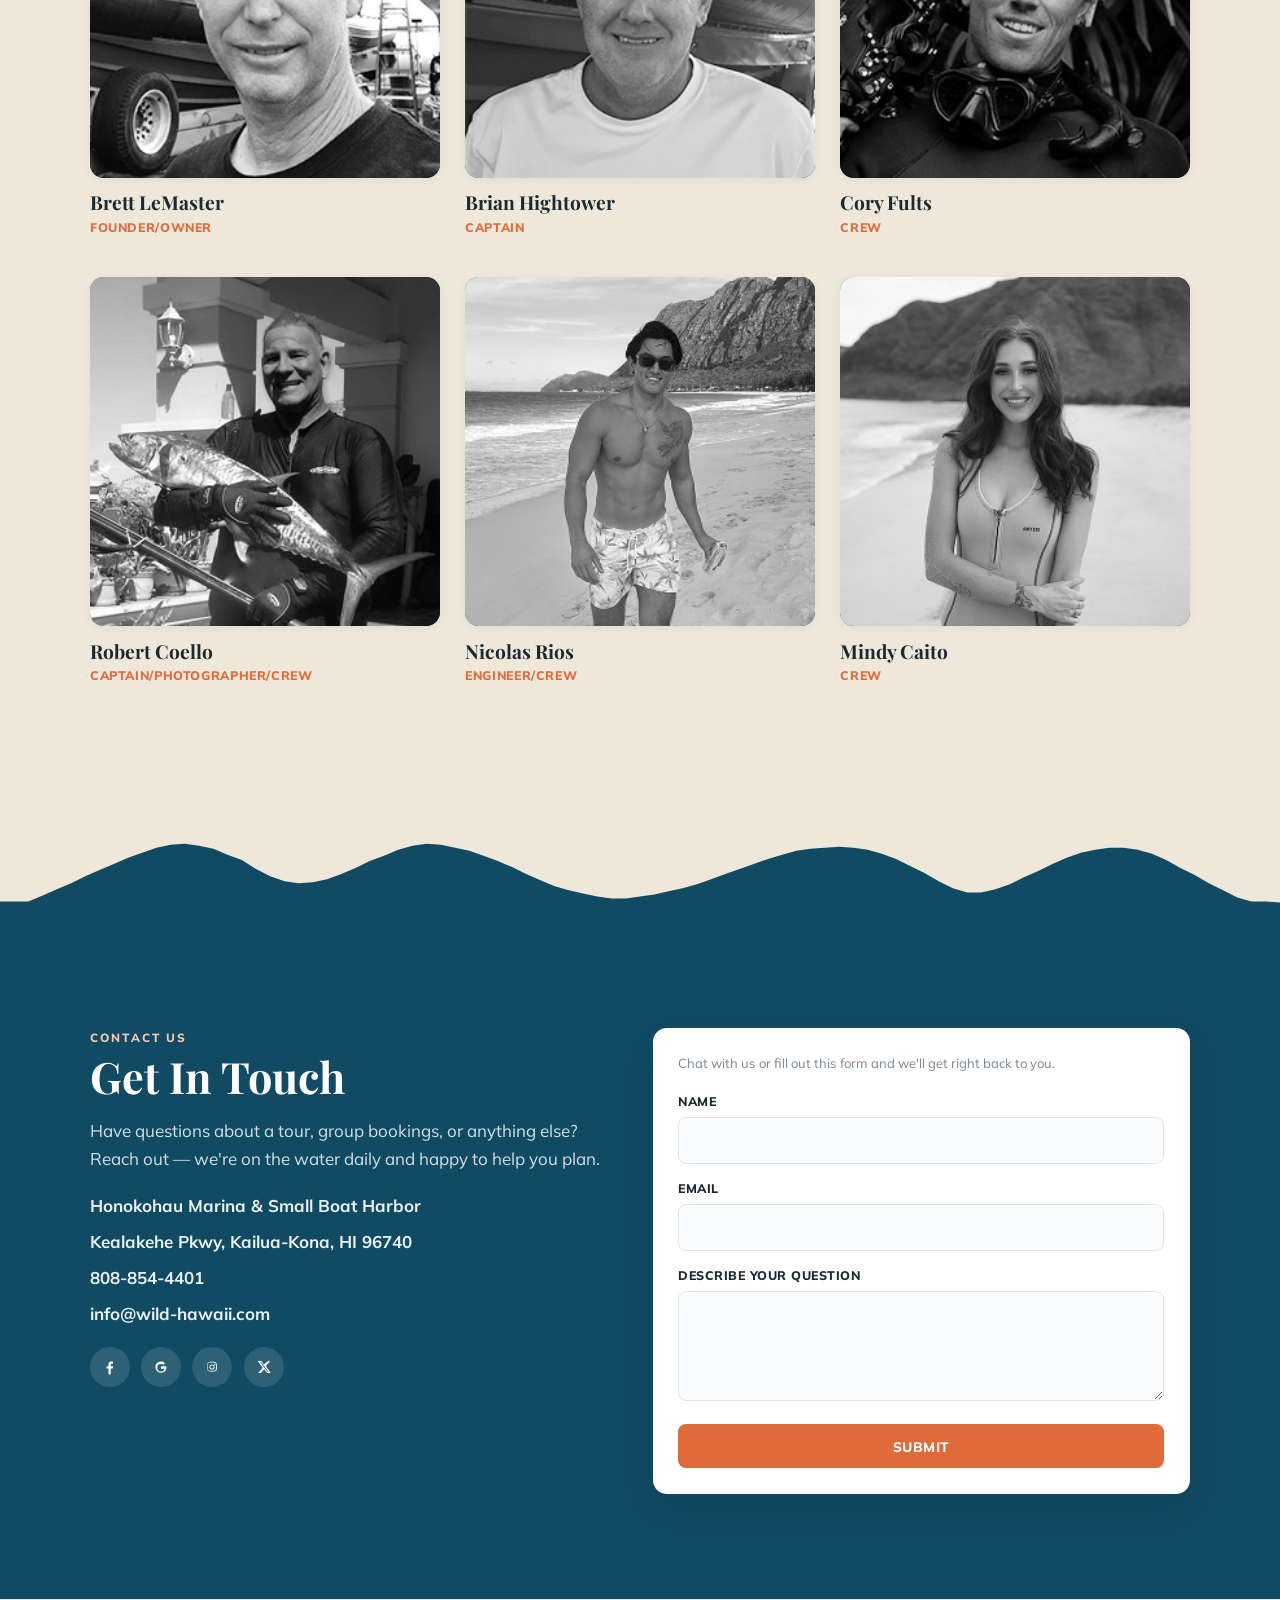
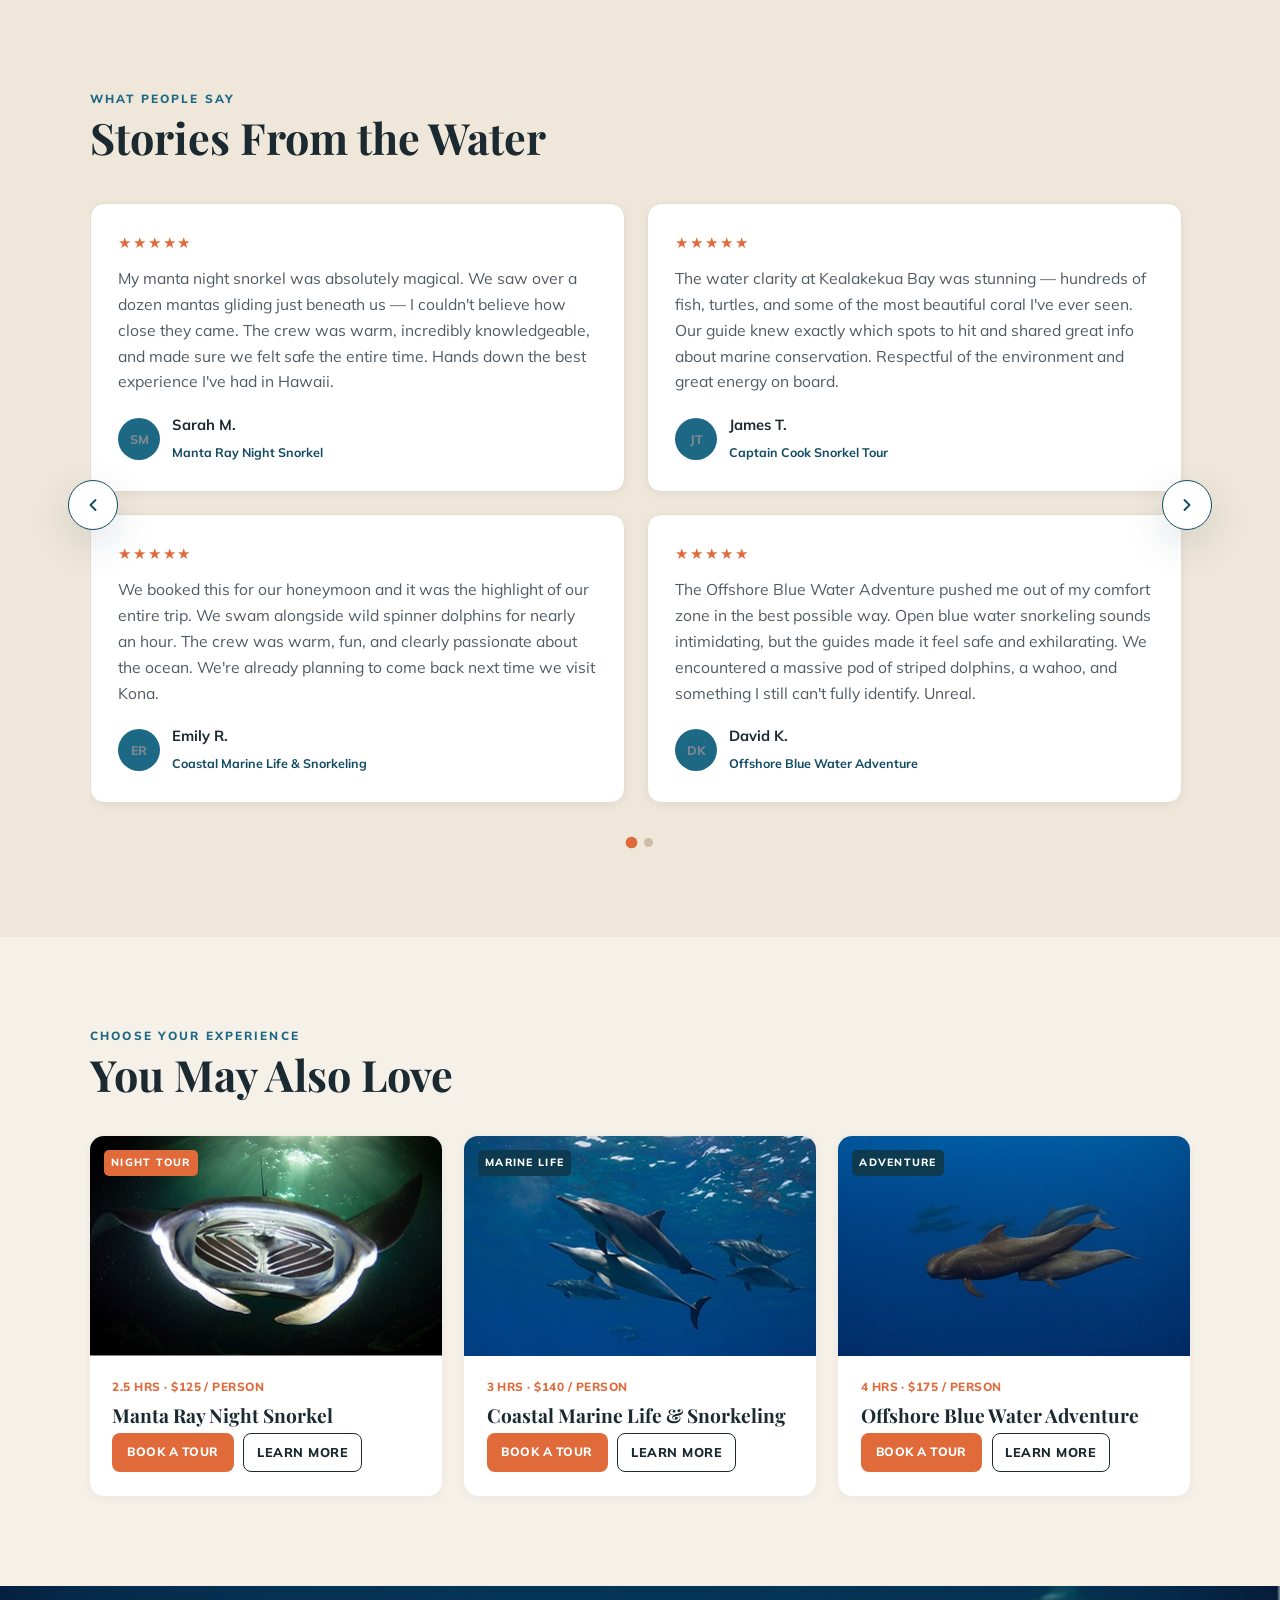
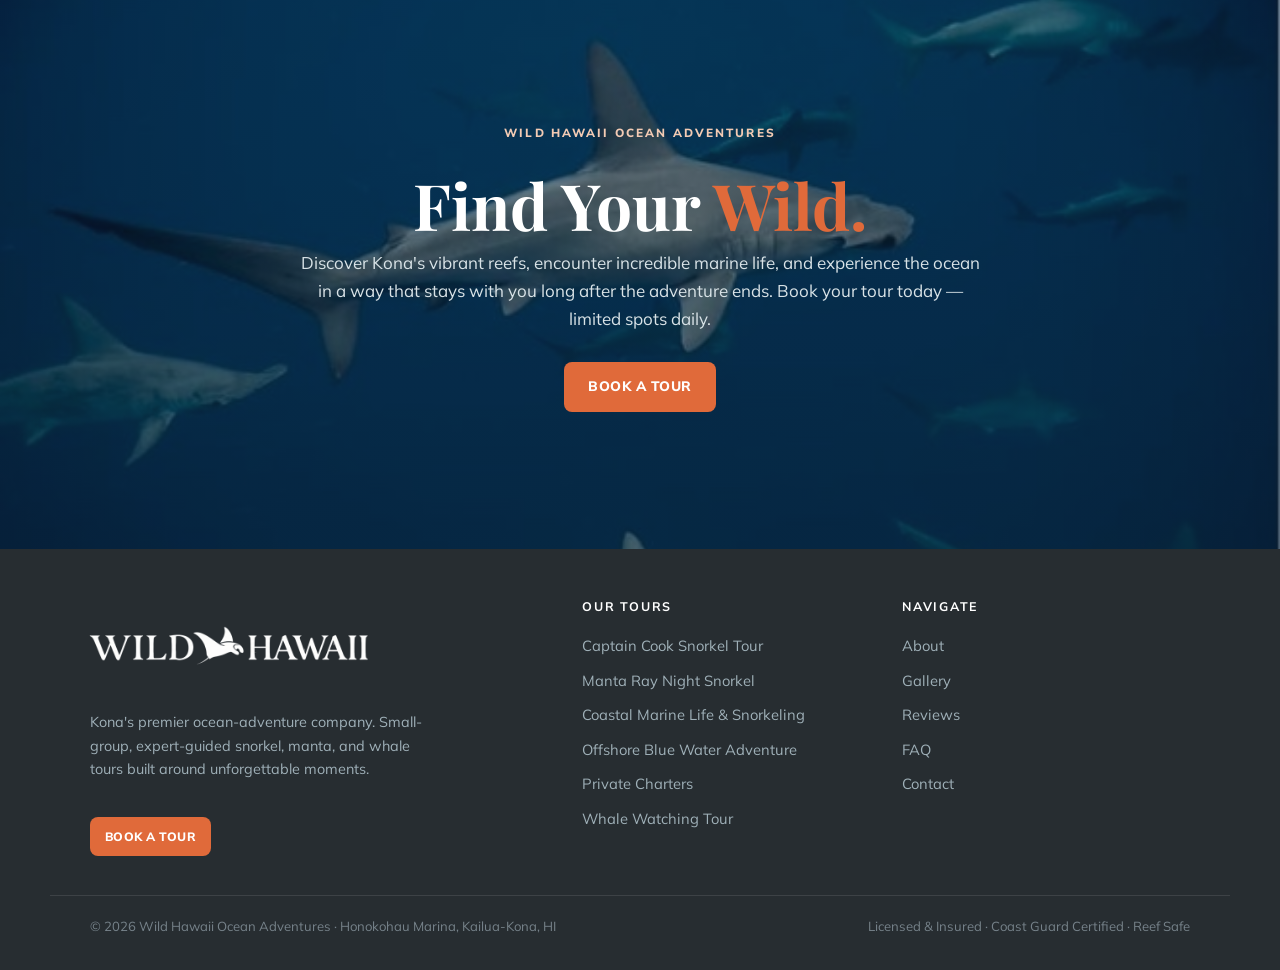
==== commit 6229df6e: "Contact: replace wave with the Figma organic asymmetric profile (traced to SVG path)" ====
--- a/about.html
+++ b/about.html
@@ -75,7 +75,7 @@
     </section>
 
     <!-- ===================== CONTACT ===================== -->
-    <svg class="contact-wave from-cream" viewBox="0 0 1440 130" preserveAspectRatio="none" aria-hidden="true"><path d="M0 130 V75 C 80 35 160 35 240 75 C 320 115 400 115 480 75 C 560 35 640 35 720 75 C 800 115 880 115 960 75 C 1040 35 1120 35 1200 75 C 1280 115 1360 115 1440 75 V130 Z"/></svg>
+    <svg class="contact-wave from-cream" viewBox="0 0 1440 130" preserveAspectRatio="none" aria-hidden="true"><path d="M0 130 L0 99 L16 99 L32 99 L48 93 L64 87 L80 81 L96 74 L112 68 L128 62 L144 56 L160 51 L176 46 L192 43 L208 42 L224 44 L240 47 L256 53 L272 58 L288 67 L304 74 L320 79 L336 81 L352 80 L368 77 L384 72 L400 66 L416 59 L432 54 L448 48 L464 44 L480 42 L496 43 L512 46 L528 49 L544 54 L560 59 L576 65 L592 72 L608 78 L624 84 L640 88 L656 91 L672 94 L688 96 L704 96 L720 94 L736 92 L752 89 L768 86 L784 82 L800 77 L816 72 L832 67 L848 62 L864 57 L880 53 L896 49 L912 47 L928 46 L944 45 L960 46 L976 48 L992 52 L1008 57 L1024 64 L1040 71 L1056 79 L1072 86 L1088 90 L1104 90 L1120 87 L1136 82 L1152 75 L1168 69 L1184 62 L1200 56 L1216 51 L1232 48 L1248 46 L1264 46 L1280 48 L1296 52 L1312 58 L1328 66 L1344 73 L1360 81 L1376 88 L1392 95 L1408 99 L1424 99 L1440 100 L1440 130 Z"/></svg>
     <section class="section contact" id="contact" style="padding-top:6rem">
       <div class="wrap contact-grid">
         <div class="reveal">
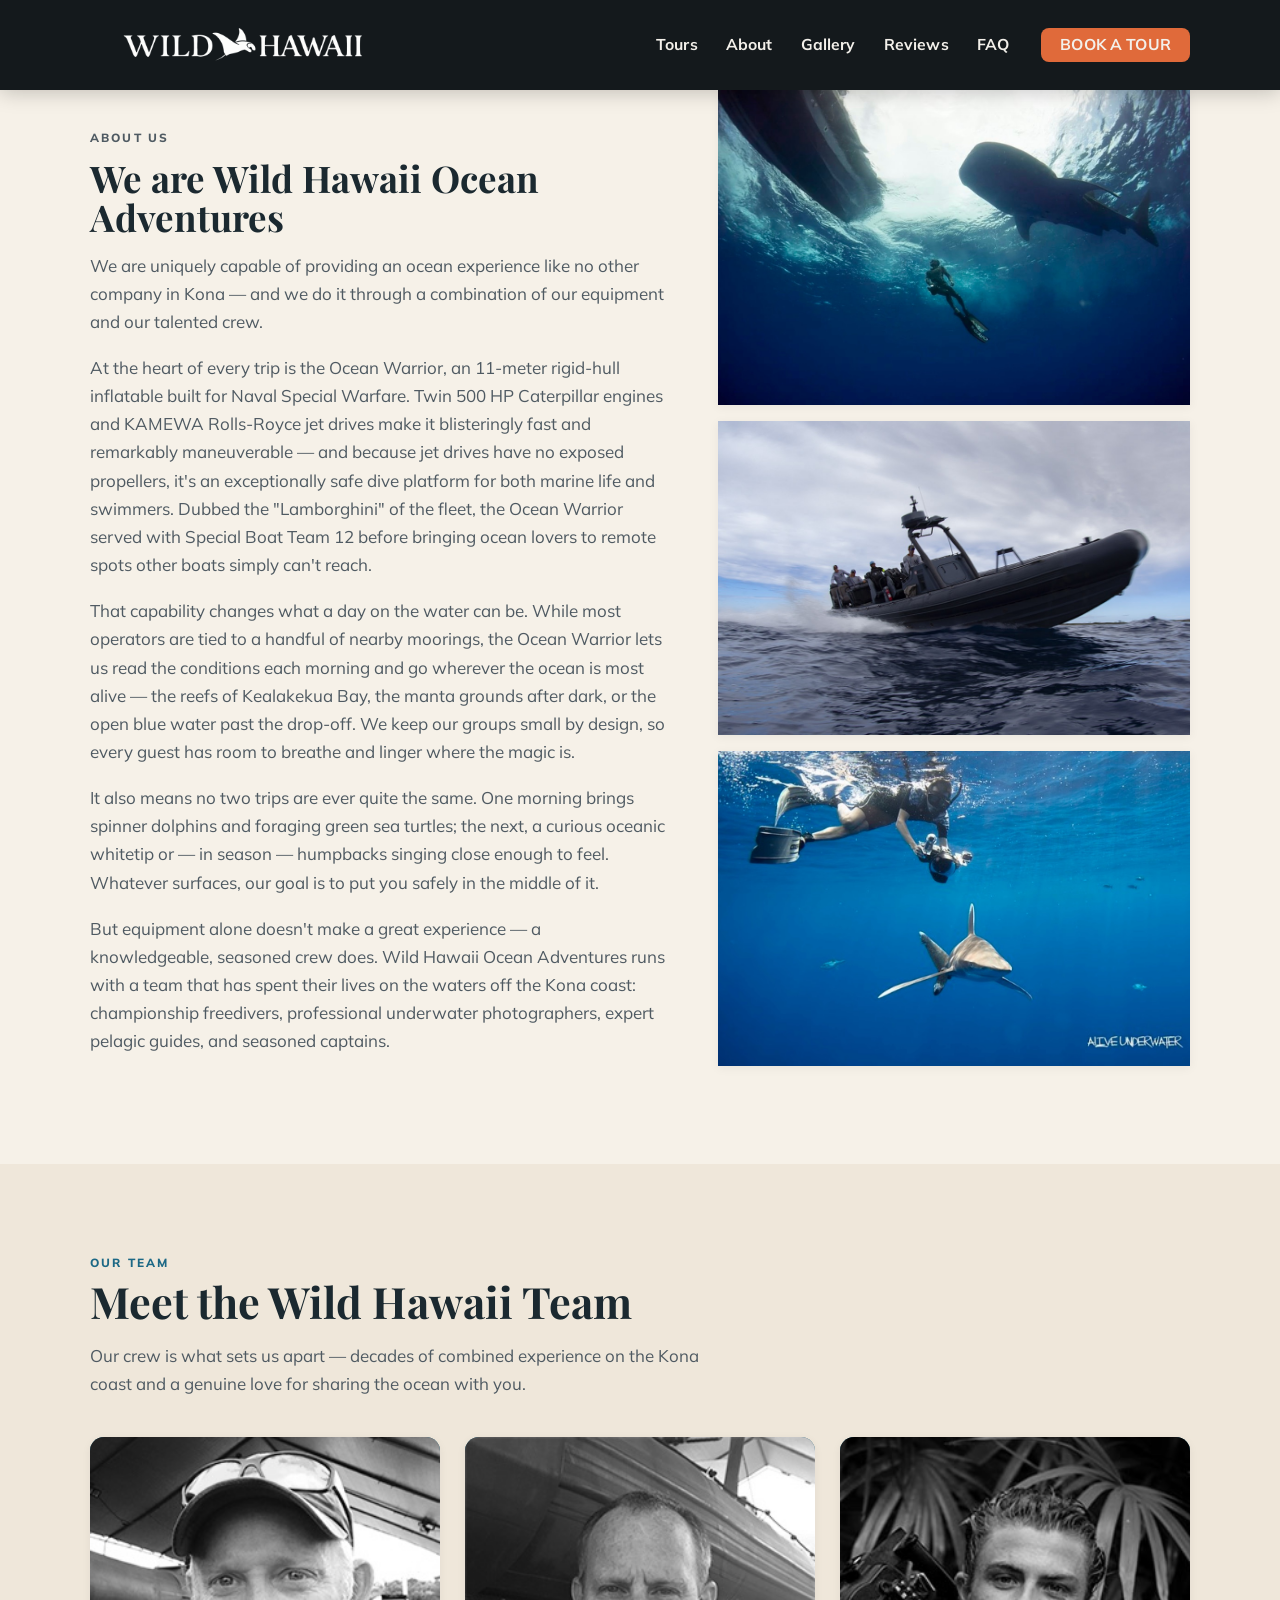
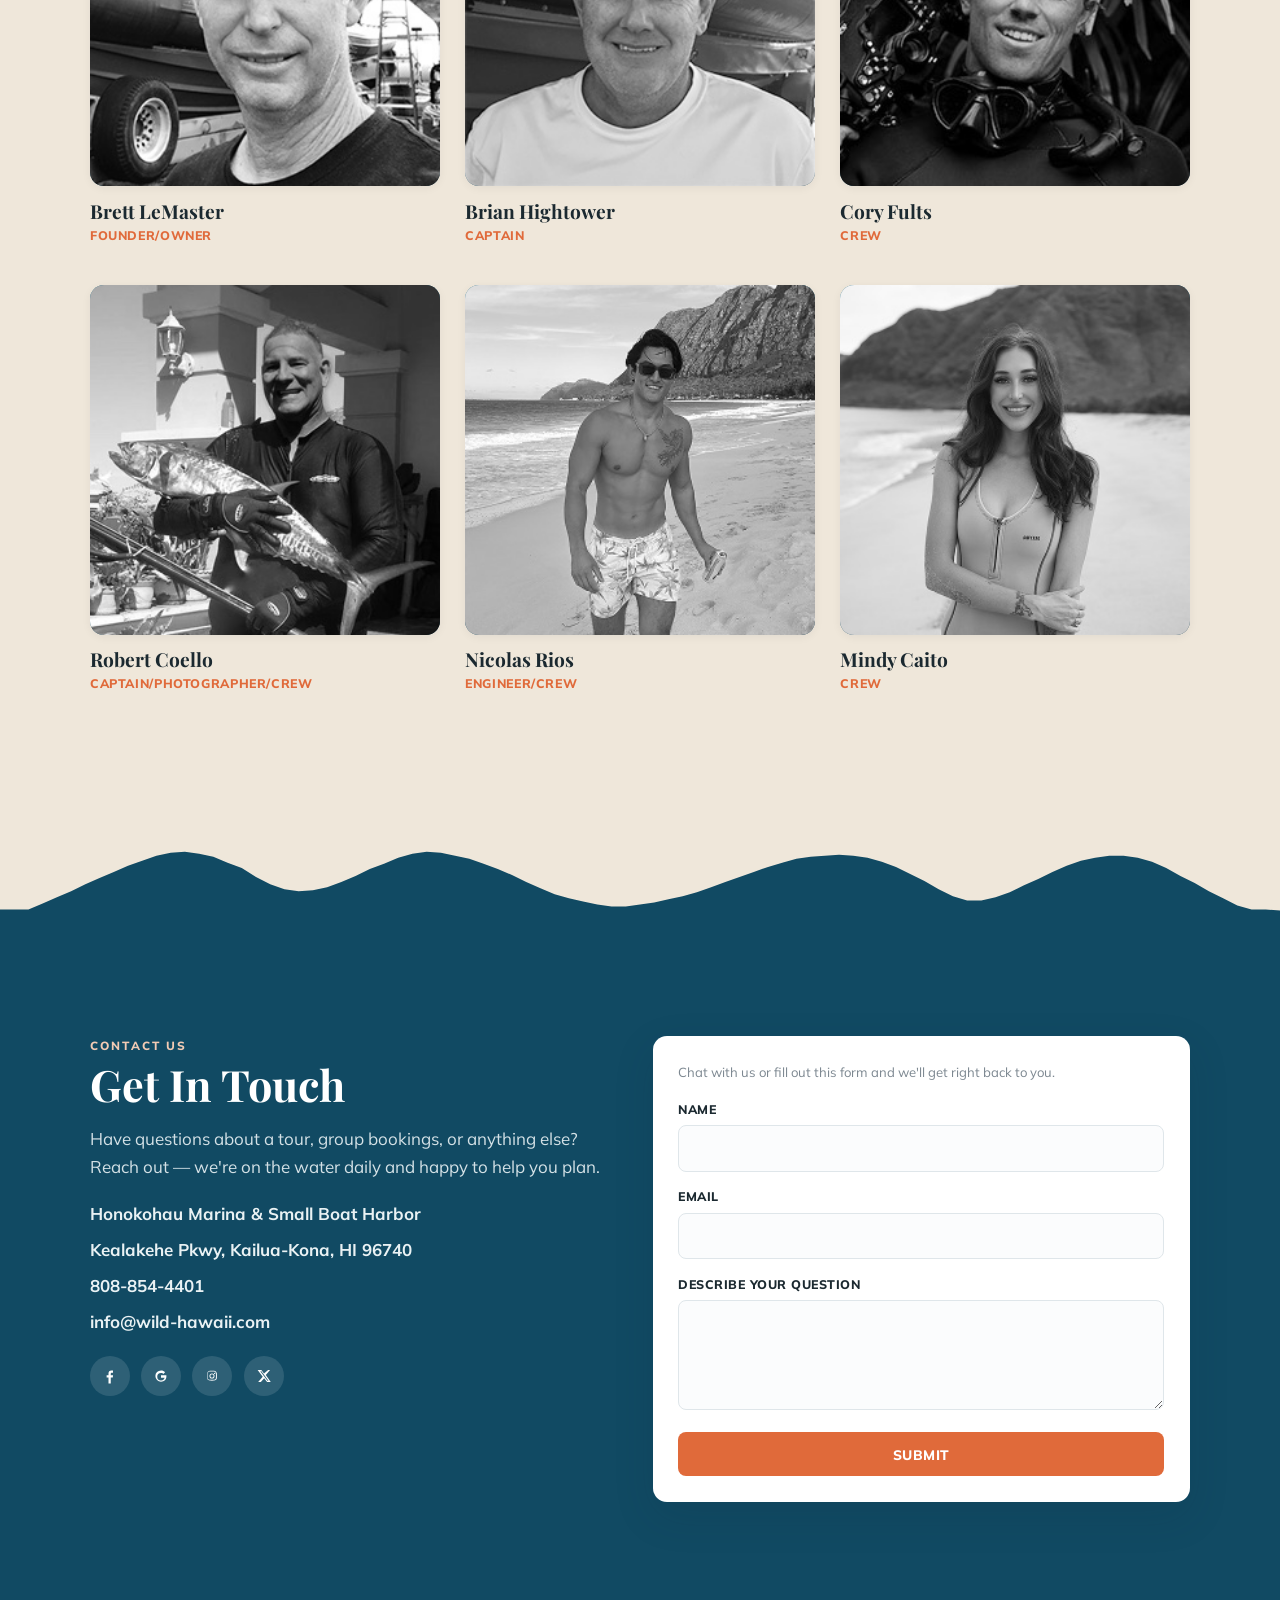
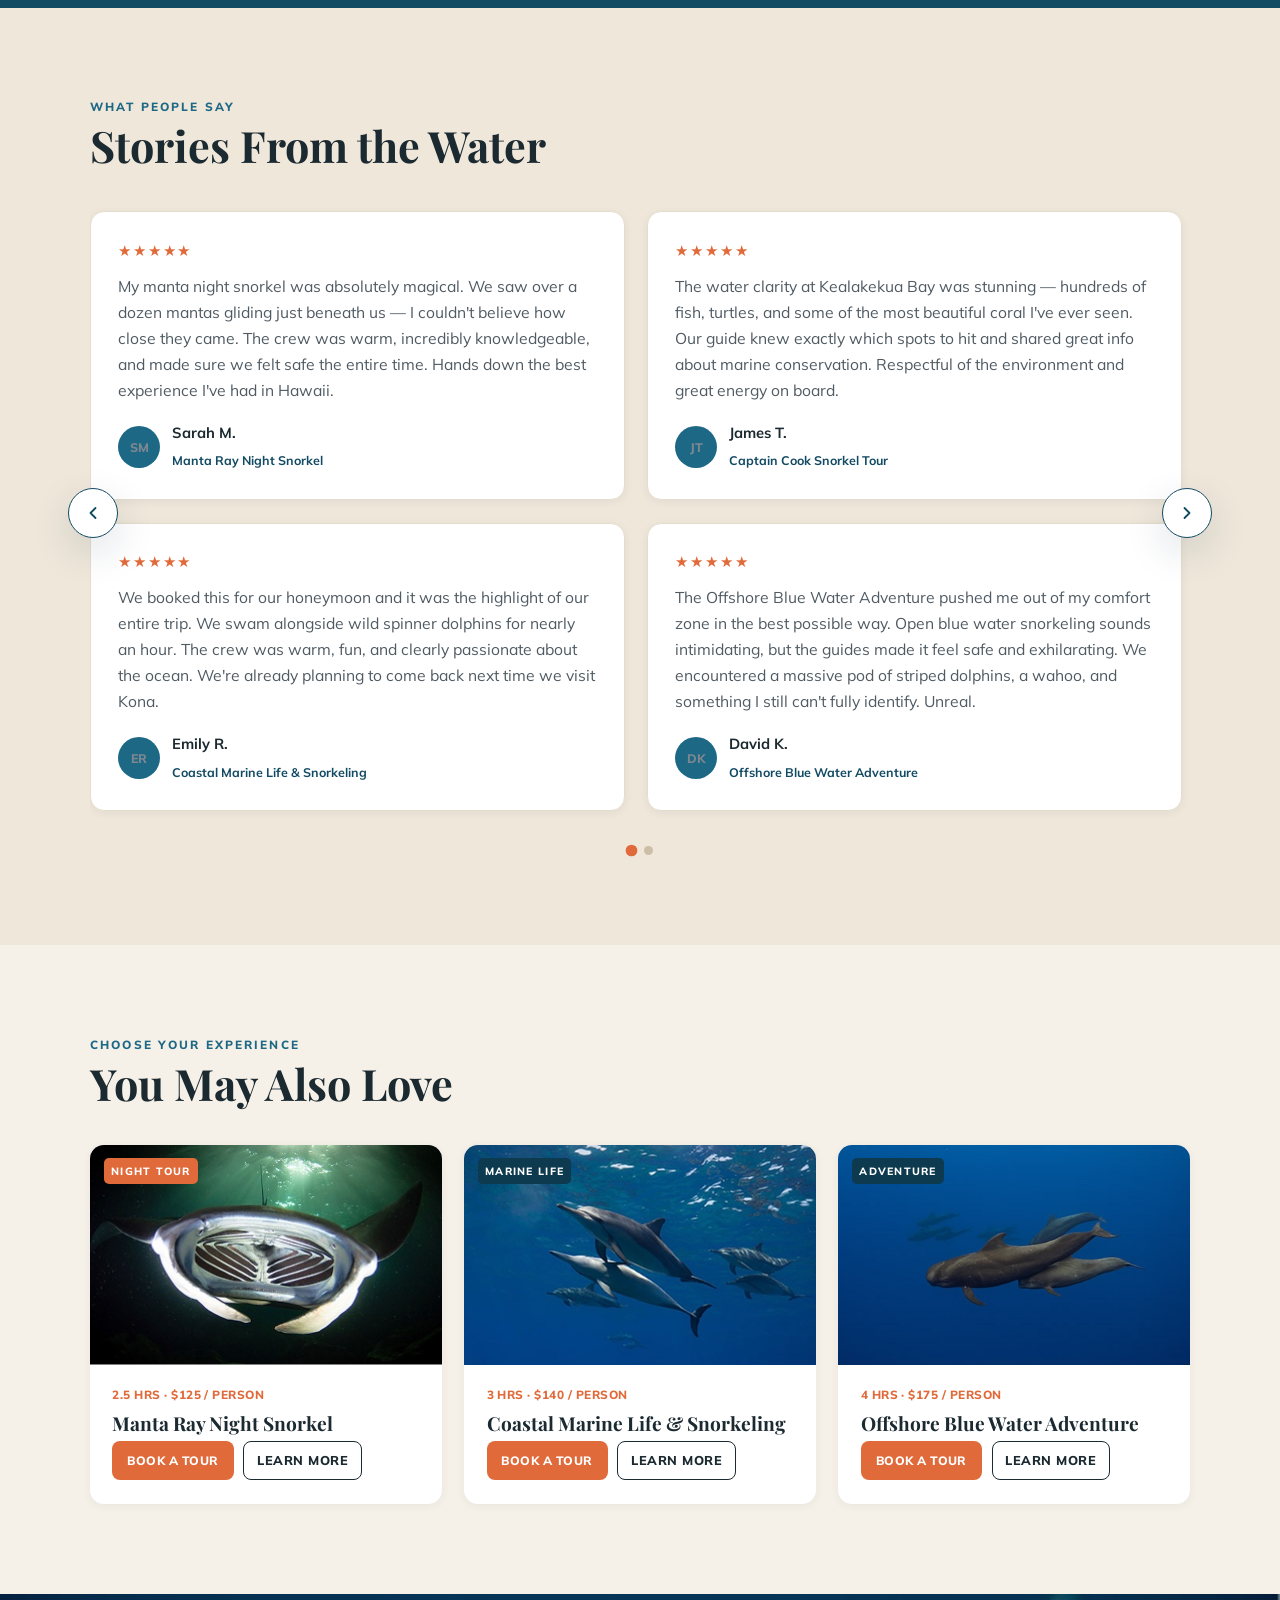
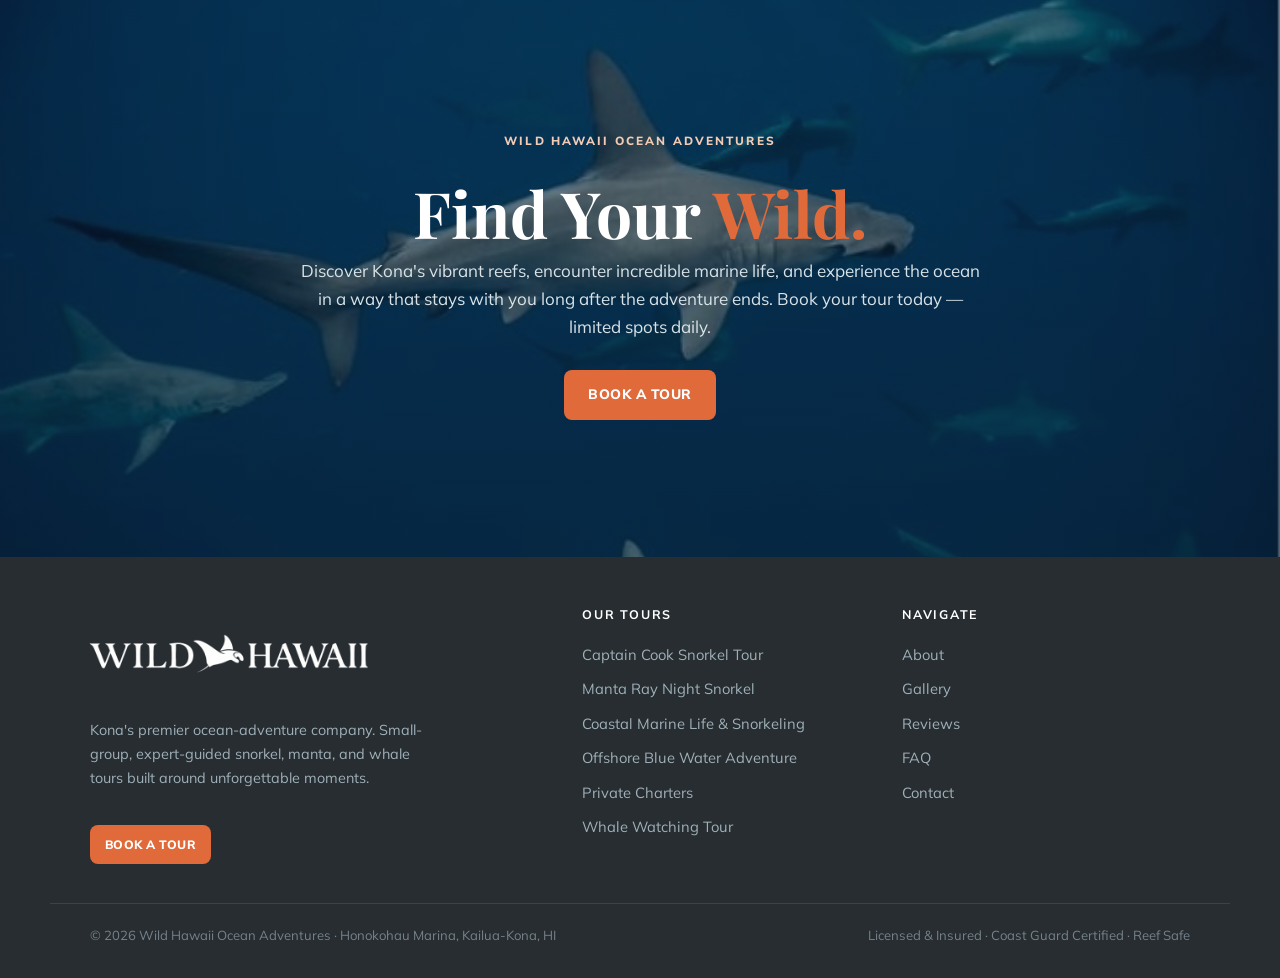
==== commit 0418f05d: "About: square the image-stack corners; extend story copy so text bottom aligns with the photo stack" ====
--- a/about.html
+++ b/about.html
@@ -46,6 +46,8 @@
           <h2>We are Wild Hawaii Ocean Adventures</h2>
           <p>We are uniquely capable of providing an ocean experience like no other company in Kona — and we do it through a combination of our equipment and our talented crew.</p>
           <p>At the heart of every trip is the Ocean Warrior, an 11-meter rigid-hull inflatable built for Naval Special Warfare. Twin 500&nbsp;HP Caterpillar engines and KAMEWA Rolls-Royce jet drives make it blisteringly fast and remarkably maneuverable — and because jet drives have no exposed propellers, it's an exceptionally safe dive platform for both marine life and swimmers. Dubbed the "Lamborghini" of the fleet, the Ocean Warrior served with Special Boat Team 12 before bringing ocean lovers to remote spots other boats simply can't reach.</p>
+          <p>That capability changes what a day on the water can be. While most operators are tied to a handful of nearby moorings, the Ocean Warrior lets us read the conditions each morning and go wherever the ocean is most alive — the reefs of Kealakekua Bay, the manta grounds after dark, or the open blue water past the drop-off. We keep our groups small by design, so every guest has room to breathe and linger where the magic is.</p>
+          <p>It also means no two trips are ever quite the same. One morning brings spinner dolphins and foraging green sea turtles; the next, a curious oceanic whitetip or — in season — humpbacks singing close enough to feel. Whatever surfaces, our goal is to put you safely in the middle of it.</p>
           <p>But equipment alone doesn't make a great experience — a knowledgeable, seasoned crew does. Wild Hawaii Ocean Adventures runs with a team that has spent their lives on the waters off the Kona coast: championship freedivers, professional underwater photographers, expert pelagic guides, and seasoned captains.</p>
         </div>
         <div class="about-stack reveal">
--- a/css/styles.css
+++ b/css/styles.css
@@ -541,7 +541,7 @@
 .about-grid { display: grid; grid-template-columns: 1.1fr 0.9fr; gap: clamp(1.8rem, 4vw, 3.4rem); align-items: start; }
 .about-grid .prose p { color: var(--body); }
 .about-stack { display: grid; gap: 1rem; position: sticky; top: var(--nav-h); }
-.about-stack img { width: 100%; border-radius: var(--radius); display: block; aspect-ratio: 3 / 2; object-fit: cover; box-shadow: var(--shadow-sm); }
+.about-stack img { width: 100%; border-radius: 0; display: block; aspect-ratio: 3 / 2; object-fit: cover; box-shadow: var(--shadow-sm); }
 @media (max-width: 820px) { .about-grid { grid-template-columns: 1fr; } .about-stack { position: static; } }
 
 /* page intro band (Our Tours / About Us headers) */
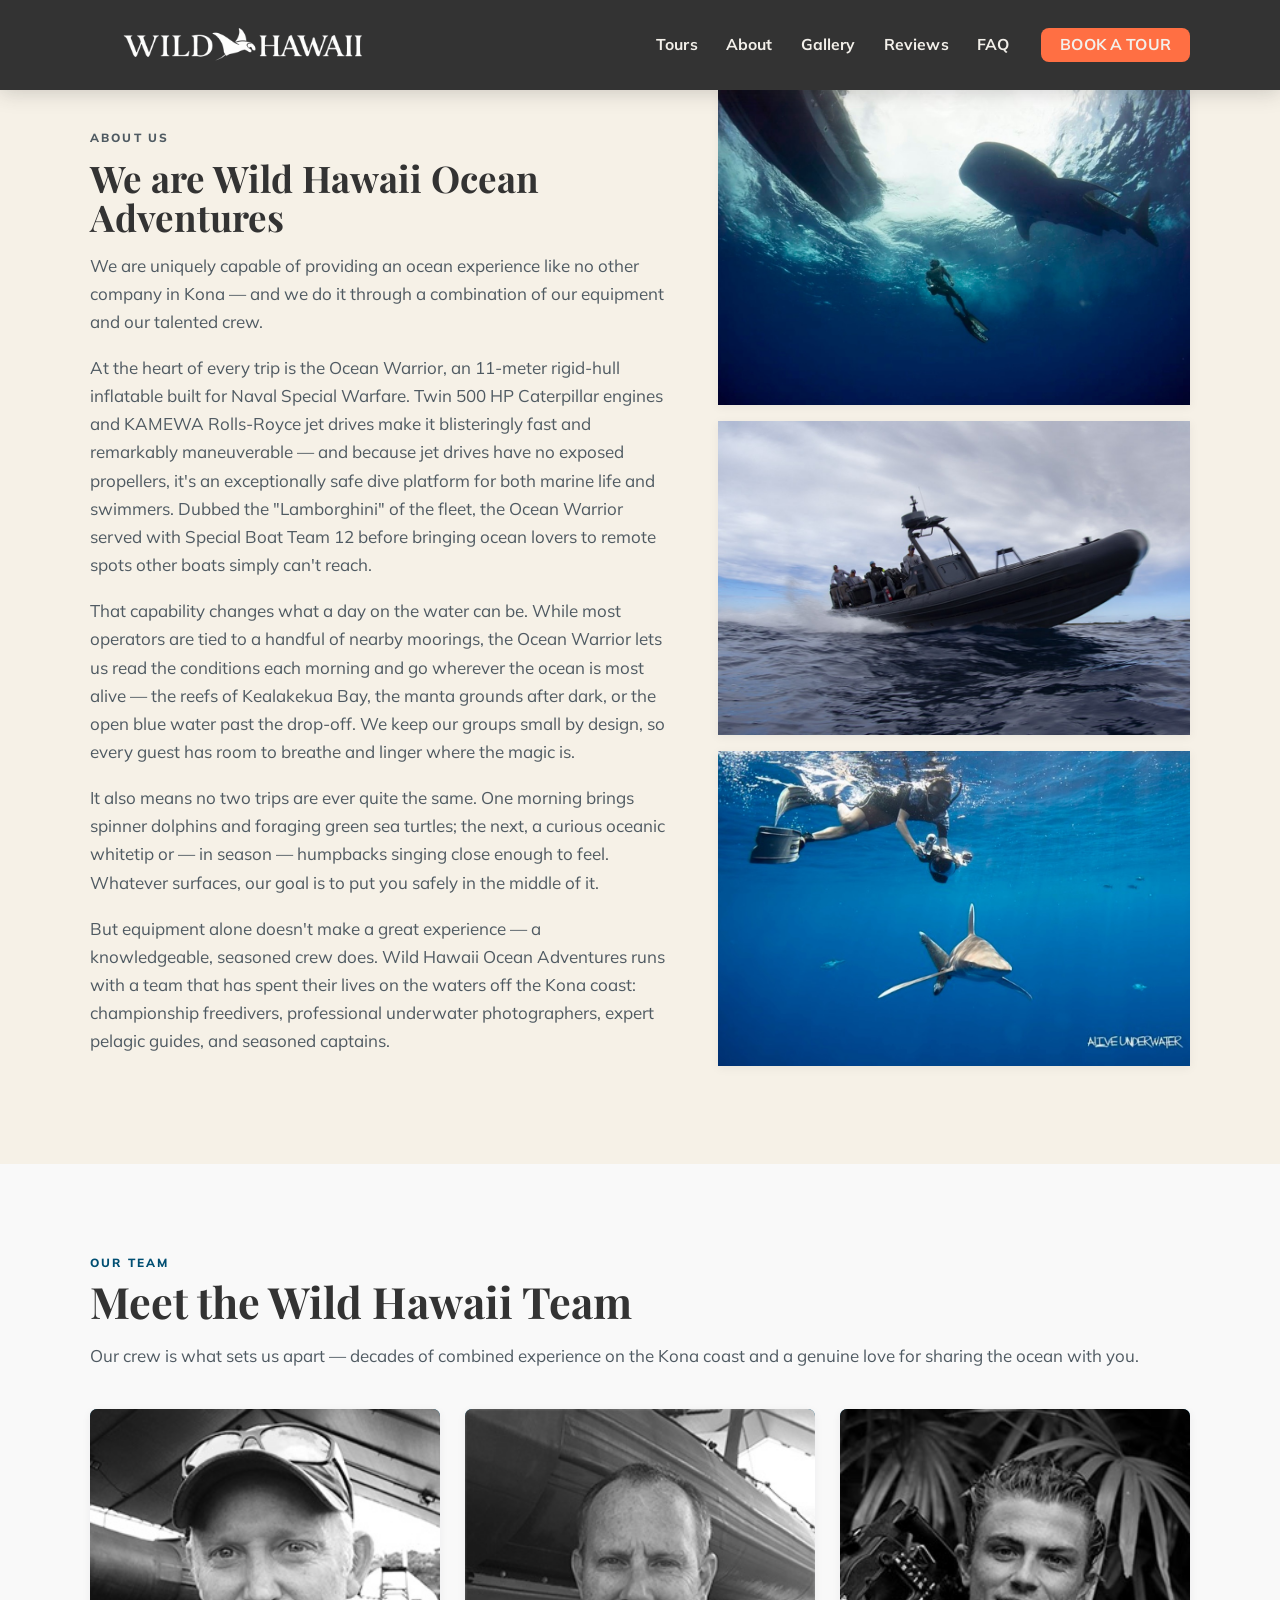
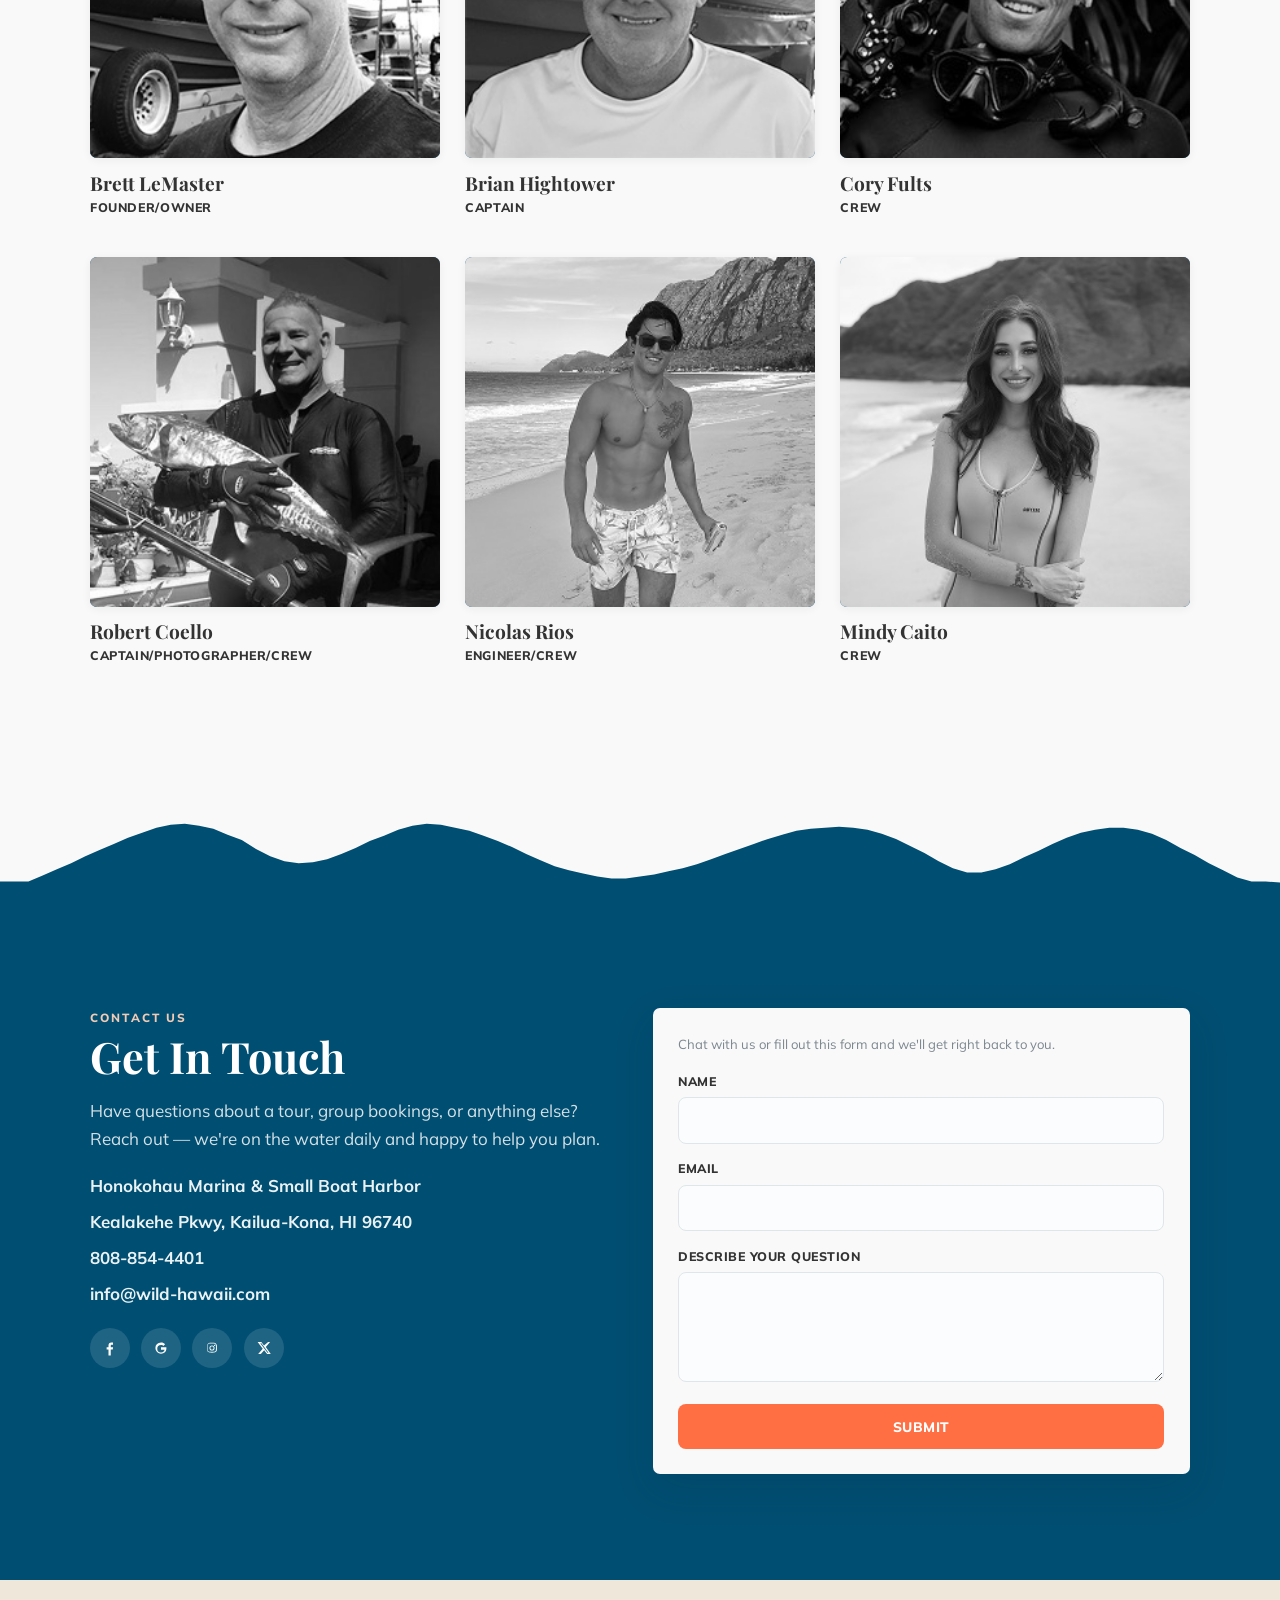
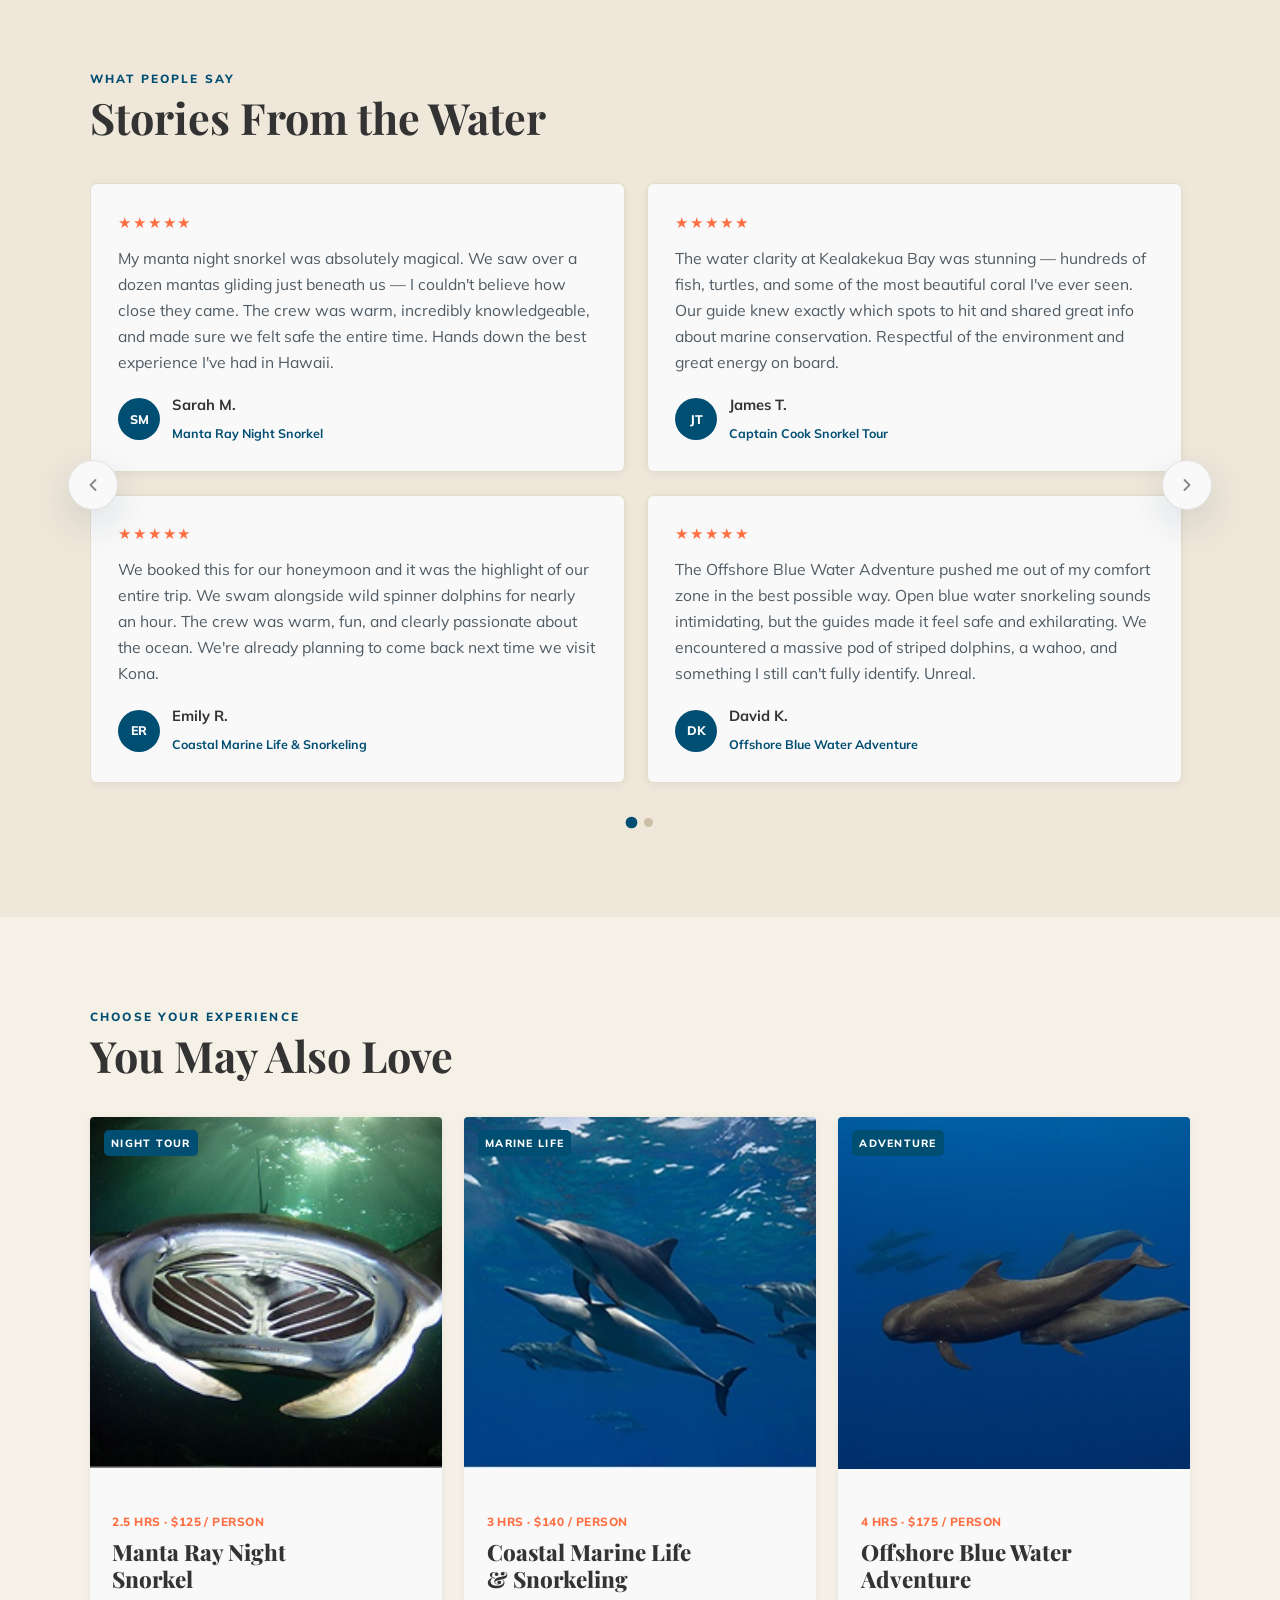
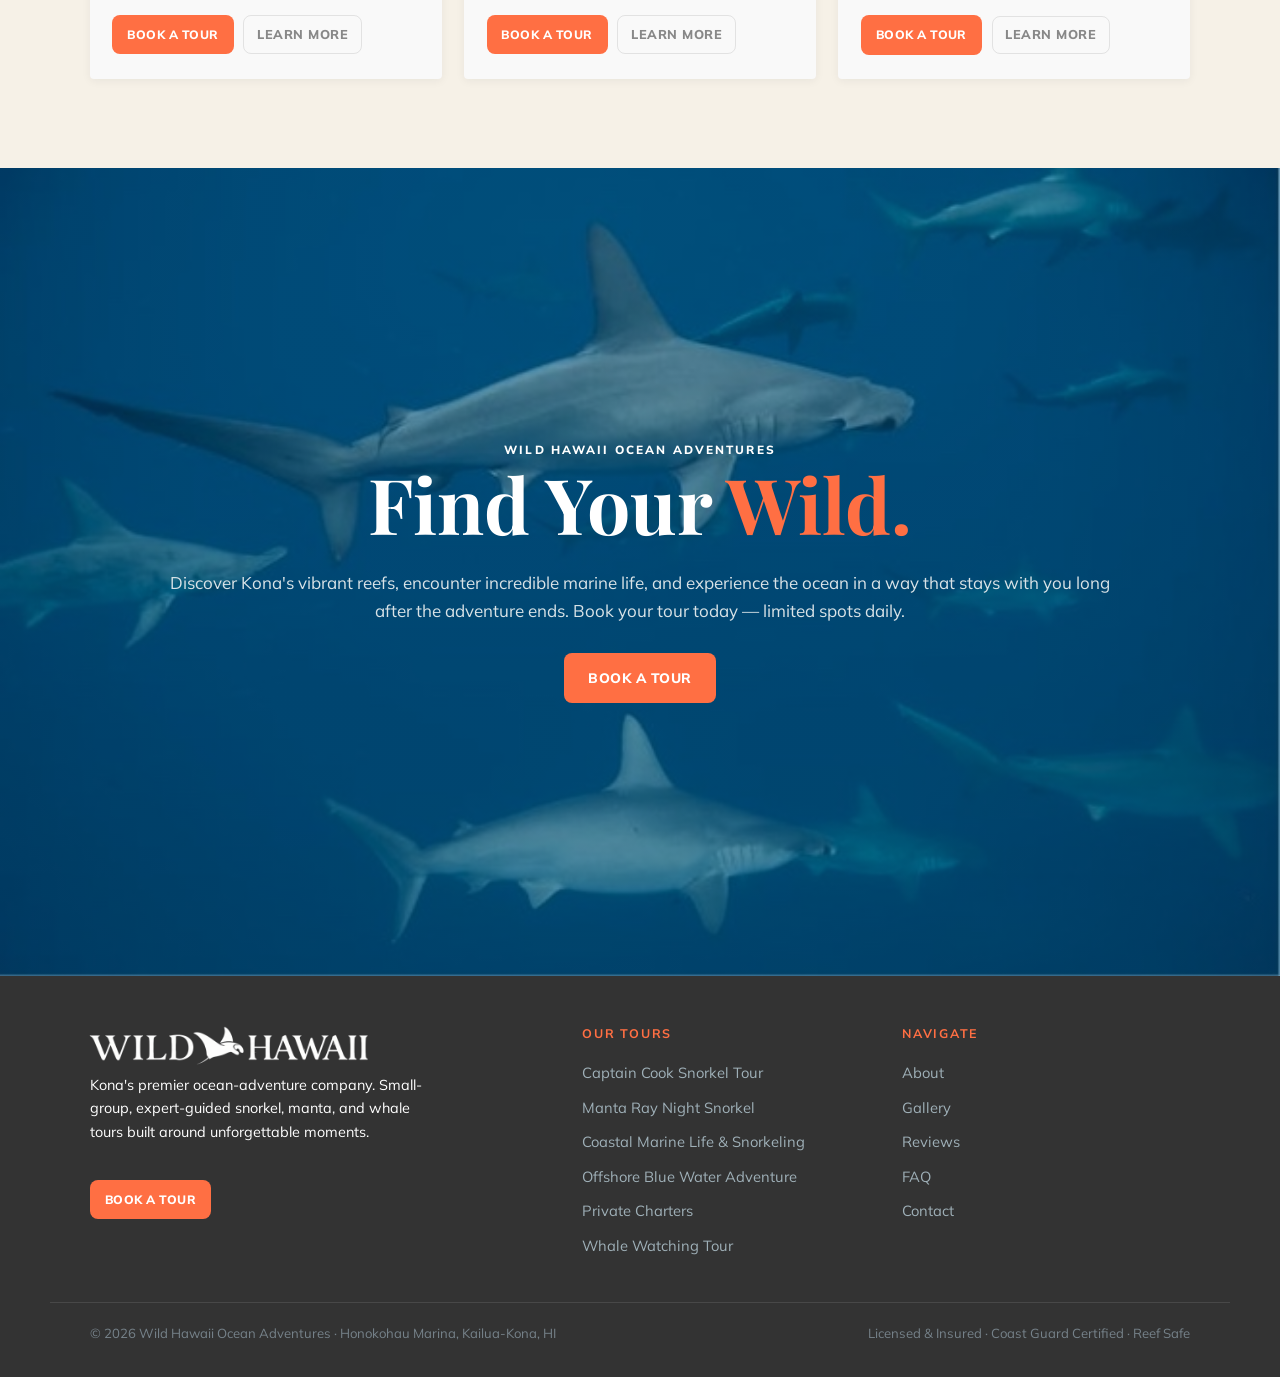
==== commit a757efa2: "Prose eyebrow -> blue (#004E72), fixing the .prose p override that greyed out About This Tour / Abou" ====
--- a/about.html
+++ b/about.html
@@ -212,7 +212,7 @@
       <div class="wrap inner reveal">
         <p class="eyebrow">Wild Hawaii Ocean Adventures</p>
         <h2>Find Your <span class="accent">Wild.</span></h2>
-        <p>Discover Kona's vibrant reefs, encounter incredible marine life, and experience the ocean in a way that stays with you long after the adventure ends. Book your tour today — limited spots daily.</p>
+        <p>Discover Kona's vibrant reefs, encounter incredible marine life<span class="lead-trim">, and experience the ocean in a way that stays with you long after the adventure ends</span>. Book your tour today — limited spots daily.</p>
         <a class="btn btn-primary" href="tours.html">Book A Tour</a>
       </div>
     </section>
--- a/css/styles.css
+++ b/css/styles.css
@@ -6,19 +6,20 @@
 /* ---------- Design tokens ---------- */
 :root {
   /* Brand palette */
-  --cream:        #f6f1e8;   /* page background (warm off-white)       */
+  --cream:        #f6f1e7;   /* page background (warm off-white)       */
   --cream-2:      #efe7da;   /* slightly deeper sand for alt sections  */
-  --white:        #ffffff;
-  --ocean:        #114a63;   /* primary deep ocean blue                */
-  --ocean-deep:   #0d3a4f;   /* darker ocean (booking card, bands)     */
-  --ocean-light:  #1c6885;   /* lighter ocean accent                   */
-  --charcoal:     #14191c;   /* near-black "Our Story" / hero overlays */
-  --footer:       #272d31;   /* footer background                      */
-  --coral:        #e06a3a;   /* warm accent / primary buttons          */
-  --coral-dark:   #c75829;   /* button hover                           */
+  --white:        #f9f9f9;   /* near-white surfaces (cards, fields)    */
+  --sky:          #8ecae6;   /* light sky-blue accent                  */
+  --ocean:        #004e72;   /* the one brand deep-ocean blue          */
+  --ocean-deep:   #004e72;   /* collapsed to the single deep blue      */
+  --ocean-light:  #004e72;   /* collapsed to the single deep blue      */
+  --charcoal:     #333333;   /* dark gray — Our Story / nav / footer   */
+  --footer:       #333333;   /* footer background                      */
+  --coral:        #ff6f43;   /* warm accent / primary buttons          */
+  --coral-dark:   #e85f37;   /* button hover                           */
 
   /* Text */
-  --ink:          #1b2930;   /* headings                               */
+  --ink:          #333333;   /* headings (dark gray, no black)         */
   --body:         #4f5a62;   /* body copy                              */
   --muted:        #7c8790;   /* captions, meta                         */
   --on-dark:      #e9eef0;   /* body text on dark backgrounds          */
@@ -27,7 +28,7 @@
   /* Lines & surfaces */
   --line:         #e4dccd;   /* warm hairline on cream                 */
   --line-2:       #dfe6ea;   /* cool hairline on white                 */
-  --card:         #ffffff;
+  --card:         #f9f9f9;
   --shadow-sm:    0 2px 10px rgba(20, 40, 55, 0.06);
   --shadow-md:    0 14px 40px rgba(15, 45, 65, 0.14);
 
@@ -38,8 +39,8 @@
   /* Layout */
   --maxw: 1180px;
   --gutter: clamp(1.1rem, 4vw, 2.5rem);
-  --radius: 14px;
-  --radius-sm: 9px;
+  --radius: 7px;
+  --radius-sm: 4.5px;
   --nav-h: 90px;          /* header height — referenced by hero offsets, mobile menu, sticky booking card */
 }
 
@@ -99,21 +100,21 @@
 .btn-primary:hover { background: var(--coral-dark); }
 .btn-ghost { background: transparent; color: #fff; border-color: rgba(255,255,255,0.6); }
 .btn-ghost:hover { background: rgba(255,255,255,0.12); border-color: #fff; }
-.btn-outline { background: transparent; color: var(--ocean); border-color: var(--ocean); }
-.btn-outline:hover { background: var(--ocean); color: #fff; }
+.btn-outline { background: transparent; color: #888888; border-color: rgba(204, 204, 204, 0.5); }
+.btn-outline:hover { background: #004e72; border-color: #004e72; color: #fff; }
 .btn-block { display: flex; width: 100%; }
 .btn-sm { padding: 0.7em 1.15em; font-size: 0.76rem; }
 
 /* ---------- Header / nav ---------- */
 .site-header {
   position: sticky; top: 0; z-index: 60;
-  background: var(--charcoal);
-  box-shadow: 0 2px 20px rgba(0,0,0,0.22);
+  background: #333333;
+  box-shadow: 0 2px 20px rgba(51,51,51,0.22);
   transition: background 0.3s ease, box-shadow 0.3s ease;
 }
 /* only the home page header is transparent over the hero (turns solid on scroll) */
-.site-header.is-home { background: rgba(18, 26, 31, 0); box-shadow: none; }
-.site-header.is-home.is-solid { background: var(--charcoal); box-shadow: 0 2px 22px rgba(0,0,0,0.28); }
+.site-header.is-home { background: rgba(51, 51, 51, 0); box-shadow: none; }
+.site-header.is-home.is-solid { background: #333333; box-shadow: 0 2px 22px rgba(51,51,51,0.28); }
 .nav {
   display: flex; align-items: center; justify-content: space-between;
   gap: 1.75rem; height: var(--nav-h);
@@ -145,9 +146,9 @@
 @media (max-width: 920px) {
   .nav-links {
     position: fixed; inset: var(--nav-h) 0 auto 0; flex-direction: column; gap: 0;
-    background: var(--charcoal); padding: 0.5rem 0 1.3rem;
+    background: #333333; padding: 0.5rem 0 1.3rem;
     transform: translateY(-130%); transition: transform 0.32s ease;
-    box-shadow: 0 18px 40px rgba(0,0,0,0.4);
+    box-shadow: 0 18px 40px rgba(51,51,51,0.4);
   }
   .nav-links.open { transform: translateY(0); }
   .nav-links a { width: 100%; padding: 0.95rem var(--gutter); border-top: 1px solid rgba(255,255,255,0.08); }
@@ -160,9 +161,9 @@
 .hero {
   position: relative; margin-top: calc(-1 * var(--nav-h)); padding-top: var(--nav-h);
   color: #fff; text-align: center;
-  background-color: #0a2c3e;
+  background-color: #004e72;
   background-image:
-    linear-gradient(180deg, rgba(10,28,38,0.58) 0%, rgba(9,30,42,0.44) 40%, rgba(8,34,48,0.82) 100%),
+    linear-gradient(180deg, rgba(0,78,114,0.62) 0%, rgba(0,78,114,0.5) 40%, rgba(0,78,114,0.9) 100%),
     url("../images/hero-home.jpg");
   background-size: cover, cover;
   background-position: center, center;
@@ -171,9 +172,15 @@
 /* same total height as the original centered hero (so the image crop is unchanged),
    just rebalanced to nudge the text up a little */
 .hero-inner { padding-block: clamp(3.25rem, 10vw, 6.5rem) clamp(7rem, 17vw, 13.5rem); }
-.hero h1 { font-size: clamp(2.6rem, 6vw, 4.6rem); margin-bottom: 2.75rem; color: #fff; text-shadow: 0 2px 30px rgba(0,0,0,0.4); }
+.hero h1 { font-size: clamp(2.6rem, 6vw, 4.6rem); margin-bottom: 1.25rem; color: #fff; text-shadow: 0 2px 30px rgba(51,51,51,0.4); }
 .hero .eyebrow { color: #f3cbb4; margin-bottom: 1rem; }
-.hero p.lead { color: #e7eef0; margin: 0 auto 2rem; max-width: 54ch; }
+.hero p.lead { color: #e7eef0; margin: 0 auto 2rem; max-width: 72ch; }
+/* shorten the hero lead on phones */
+@media (max-width: 600px) { .lead-trim { display: none; } }
+/* phones: taller hero; image stays cover so it fills the full height (no blue gap) */
+@media (max-width: 600px) {
+  .hero-inner { padding-block: 5.5rem 10.5rem; }
+}
 .hero-cta { display: flex; gap: 0.9rem; justify-content: center; flex-wrap: wrap; }
 .hero-cta .btn { padding: 0.72em 1.35em; font-size: 0.79rem; }
 .hero-scrim-wave { position: absolute; left: 0; right: 0; bottom: -1px; z-index: 2; width: 100%; height: 64px; fill: var(--cream); }
@@ -182,18 +189,28 @@
 .trust { background: var(--cream); border-bottom: 1px solid var(--line); }
 .trust-row {
   display: grid; grid-template-columns: repeat(4, 1fr); gap: 1rem;
-  padding-block: 1.5rem;
+  padding-block: 1.5rem 1.875rem;
 }
 .trust-item { display: flex; align-items: center; gap: 0.8rem; justify-content: center; text-align: left; }
-.trust-item svg { width: 30px; height: 30px; fill: var(--ocean-light); flex: none; }
+.trust-item svg { width: 30px; height: 30px; fill: var(--ocean); flex: none; }
 .trust-item > div { line-height: 1.25; }
 .trust-item b { display: block; color: var(--ink); font-size: 0.92rem; font-weight: 800; }
 .trust-item span { font-size: 0.78rem; color: var(--muted); }
-@media (max-width: 760px) { .trust-row { grid-template-columns: repeat(2, 1fr); gap: 1.2rem 1rem; } }
+@media (max-width: 760px) {
+  .trust-row { grid-template-columns: repeat(2, 1fr); gap: 1.2rem 1rem; }
+  /* left-align + top-align each item so the icons line up across both rows
+     even when a label wraps onto a second line */
+  .trust-item { justify-content: flex-start; align-items: flex-start; }
+}
 
 /* ---------- Tour grid (home) ---------- */
 .tour-grid { display: grid; grid-template-columns: repeat(2, 1fr); gap: 1.6rem; margin-top: 2.6rem; }
 @media (max-width: 760px) { .tour-grid { grid-template-columns: 1fr; } }
+/* taller tour cards with more breathing room between meta, title, description, and buttons */
+.tour-grid .tour-card .media { aspect-ratio: 3 / 2; }
+.tour-grid .tour-card .meta { margin-bottom: 0.7rem; }
+.tour-grid .tour-card h3 { margin-bottom: 0.95rem; }
+.tour-grid .tour-card p { margin-bottom: 2rem; }
 
 .tour-card {
   background: var(--card); border-radius: var(--radius); overflow: hidden;
@@ -207,18 +224,18 @@
 /* hover overlay — fades in over the image; tag stays above it (z-index) */
 .tour-card .media::after {
   content: ""; position: absolute; inset: 0; z-index: 1; pointer-events: none;
-  background: linear-gradient(180deg, rgba(13,58,79,0) 30%, rgba(13,58,79,0.55) 100%);
+  background: linear-gradient(180deg, rgba(0,78,114,0) 30%, rgba(0,78,114,0.55) 100%);
   opacity: 0; transition: opacity 0.3s ease;
 }
 .tour-card:hover .media::after { opacity: 1; }
 .tag {
   position: absolute; top: 0.85rem; left: 0.85rem; z-index: 3;
-  background: var(--ocean-deep); color: #fff; font-size: 0.66rem; font-weight: 800;
+  background: var(--ocean); color: #fff; font-size: 0.66rem; font-weight: 800;
   letter-spacing: 0.12em; text-transform: uppercase; padding: 0.4em 0.7em; border-radius: 5px;
 }
-.tag.coral { background: var(--coral); }
+.tag.coral { background: var(--ocean); color: #fff; }
 .tour-card .body { padding: 1.3rem 1.4rem 1.5rem; display: flex; flex-direction: column; flex: 1; }
-.tour-card .meta { font-size: 0.74rem; font-weight: 800; letter-spacing: 0.04em; color: var(--muted); text-transform: uppercase; margin-bottom: 0.5rem; }
+.tour-card .meta { font-size: 0.74rem; font-weight: 800; letter-spacing: 0.04em; color: var(--coral); text-transform: uppercase; margin-bottom: 0.5rem; }
 .tour-card h3 { font-size: 1.45rem; margin-bottom: 0.5rem; }
 .tour-card p { font-size: 0.95rem; color: var(--body); margin-bottom: 1.2rem; }
 .tour-card .actions { margin-top: auto; display: flex; gap: 0.6rem; align-items: center; }
@@ -228,22 +245,27 @@
 /* ---------- Story (dark, full-height split image) ---------- */
 .story { background: var(--charcoal); color: var(--on-dark); }
 .story-grid { display: grid; grid-template-columns: 1fr 1fr; align-items: stretch; }
-.story-media { position: relative; overflow: hidden; min-height: 600px; }
-.story-media img { position: absolute; inset: 0; width: 100%; height: 100%; object-fit: cover; object-position: center top; }
+.story-media { position: relative; overflow: hidden; min-height: 720px; }
+.story-media img { position: absolute; inset: 0; width: 100%; height: 100%; object-fit: cover; object-position: center 25%; }
 /* fade the image into the dark panel near its inner edge — no hard seam */
 .story-media::after {
   content: ""; position: absolute; inset: 0; pointer-events: none;
-  background: linear-gradient(to right, rgba(20,25,28,0) 45%, rgba(20,25,28,0.55) 78%, var(--charcoal) 99%);
+  background: linear-gradient(to right, rgba(51,51,51,0) 35%, rgba(51,51,51,0.55) 68%, var(--charcoal) 96%);
 }
 .story-text { display: flex; align-items: center; padding: clamp(3rem, 6vw, 5.5rem) clamp(1.5rem, 5vw, 4rem); }
 .story-text-inner { max-width: 34rem; }
-.story h2 { color: #fff; }
-.story .eyebrow { color: #f0a983; }
+.story h2 { color: #fff; margin-bottom: 1.5rem; }
+.story .eyebrow { color: var(--sky); }
 .story p { color: var(--on-dark-mut); }
+/* secondary (stroke) CTA — sky-blue stroke, white label; fills sky on hover */
+.story-cta { background: transparent; color: #fff; border-color: var(--sky); margin-top: 1.1rem; }
+.story-cta:hover { background: var(--sky); color: #333333; border-color: var(--sky); }
 @media (max-width: 820px) {
   .story-grid { grid-template-columns: 1fr; }
   .story-media { order: -1; min-height: 300px; }
-  .story-media::after { background: linear-gradient(to bottom, rgba(20,25,28,0) 50%, rgba(20,25,28,0.6) 82%, var(--charcoal) 100%); }
+  /* stacked panel is short + wide, so frame from the top to avoid cropping the manta */
+  .story-media img { object-position: center top; }
+  .story-media::after { background: linear-gradient(to bottom, rgba(51,51,51,0) 50%, rgba(51,51,51,0.6) 82%, var(--charcoal) 100%); }
   .story-text { padding: clamp(2.5rem, 9vw, 3.5rem) var(--gutter); }
 }
 
@@ -254,9 +276,9 @@
 }
 .gallery a { display: block; border-radius: 0; overflow: hidden; }
 .gallery img { width: 100%; height: 100%; object-fit: cover; transition: transform 0.4s ease, filter 0.3s ease; }
-.gallery a:hover img { transform: scale(1.06); }
+.gallery a:hover img { transform: scale(1.015); }
 .gallery .g-half  { grid-column: span 3; aspect-ratio: 16 / 9; }   /* rows 1 & 4: two across */
-.gallery .g-third { grid-column: span 2; aspect-ratio: 4 / 3; }    /* row 2: three across */
+.gallery .g-third { grid-column: span 2; aspect-ratio: 1 / 1; }    /* row 2: three across (taller) */
 .gallery .g-full  { grid-column: span 6; aspect-ratio: 16 / 5; }   /* row 3: full width */
 @media (max-width: 560px) {
   .gallery { gap: 0.6rem; }
@@ -266,9 +288,9 @@
 /* ---------- Photo strip (3 reused gallery shots, between reviews & FAQ) ---------- */
 .photo-strip-section { padding-block: clamp(2.2rem, 5vw, 3.6rem); }
 .photo-strip { display: grid; grid-template-columns: repeat(3, 1fr); gap: 0.9rem; }
-.photo-strip a { display: block; border-radius: 10px; overflow: hidden; aspect-ratio: 5 / 4; }
+.photo-strip a { display: block; border-radius: 0; overflow: hidden; aspect-ratio: 1 / 1; }
 .photo-strip img { width: 100%; height: 100%; object-fit: cover; transition: transform 0.4s ease; }
-.photo-strip a:hover img { transform: scale(1.06); }
+.photo-strip a:hover img { transform: scale(1.015); }
 @media (max-width: 640px) { .photo-strip { grid-template-columns: 1fr; gap: 0.7rem; } .photo-strip a { aspect-ratio: 16 / 9; } }
 
 /* ---------- Testimonials ---------- */
@@ -277,13 +299,13 @@
 
 /* carousel arrow buttons (positioned on the sides of the track) */
 .car-btn {
-  width: 50px; height: 50px; border-radius: 50%; border: 1.5px solid var(--ocean);
-  background: var(--white); color: var(--ocean); display: grid; place-items: center;
+  width: 50px; height: 50px; border-radius: 50%; border: 1.5px solid rgba(204, 204, 204, 0.5);
+  background: var(--white); color: #888888; display: grid; place-items: center;
   box-shadow: var(--shadow-md);
-  transition: background 0.2s ease, color 0.2s ease, transform 0.12s ease;
+  transition: background 0.2s ease, color 0.2s ease, border-color 0.2s ease, transform 0.12s ease;
 }
 .car-btn svg { width: 20px; height: 20px; }
-.car-btn:hover { background: var(--ocean); color: #fff; }
+.car-btn:hover { background: var(--ocean); color: #fff; border-color: var(--ocean); }
 
 .carousel { position: relative; margin-top: 2.4rem; }
 .carousel-viewport { position: relative; }
@@ -307,7 +329,7 @@
 
 .carousel-dots { display: flex; justify-content: center; gap: 0.5rem; margin-top: 1.7rem; }
 .car-dot { width: 9px; height: 9px; border-radius: 50%; border: 0; padding: 0; cursor: pointer; background: #cdbfa7; transition: background 0.2s ease, transform 0.2s ease; }
-.car-dot.active { background: var(--coral); transform: scale(1.3); }
+.car-dot.active { background: var(--ocean); transform: scale(1.3); }
 @media (prefers-reduced-motion: reduce) { .carousel-track { scroll-behavior: auto; } }
 @media (max-width: 560px) { .car-prev { left: 2px; } .car-next { right: 2px; } }
 .review {
@@ -324,6 +346,7 @@
 }
 .who b { display: block; color: var(--ink); font-size: 0.92rem; }
 .who span { font-size: 0.78rem; color: var(--muted); }
+.who .avatar { color: #fff; }   /* keep initials white (beats the .who span rule) */
 .who .tour-ref { color: var(--ocean); font-weight: 700; }
 
 /* ---------- FAQ ---------- */
@@ -337,46 +360,54 @@
 }
 .faq summary {
   list-style: none; cursor: pointer; display: flex; justify-content: space-between; align-items: center;
-  gap: 1rem; padding: 1.1rem 0; font-weight: 700; color: var(--ink); font-size: 1.02rem;
+  gap: 1rem; padding: 1.6rem 0; font-weight: 700; color: var(--ink); font-size: 1.02rem;
 }
 .faq summary::-webkit-details-marker { display: none; }
 .faq summary .ico { flex: none; width: 22px; height: 22px; position: relative; transition: transform 0.25s ease; }
 .faq summary .ico::before, .faq summary .ico::after {
-  content: ""; position: absolute; background: var(--coral); border-radius: 2px;
+  content: ""; position: absolute; background: var(--ocean); border-radius: 2px;
 }
 .faq summary .ico::before { top: 10px; left: 2px; right: 2px; height: 2px; }
 .faq summary .ico::after { left: 10px; top: 2px; bottom: 2px; width: 2px; transition: transform 0.25s ease; }
 .faq[open] summary .ico::after { transform: scaleY(0); }
-.faq .answer { padding: 0 0 1.2rem; color: var(--body); font-size: 0.96rem; max-width: 60ch; }
+.faq .answer { padding: 0 0 1.7rem; color: var(--body); font-size: 0.96rem; max-width: 60ch; }
+#faq { padding-bottom: clamp(5.5rem, 10vw, 9rem); }
 
 /* ---------- CTA band ---------- */
 .cta-band {
   position: relative; color: #fff; text-align: center; overflow: hidden;
-  min-height: clamp(420px, 44vw, 620px);
+  /* section takes the image's own aspect so the photo fills the full width with no
+     side-bands and no crop; height scales fluidly with the browser width */
+  aspect-ratio: 664 / 419;
   display: flex; align-items: center;
-  background-color: #0a2a3c;
+  background-color: #004e72;
   background-image:
-    linear-gradient(180deg, rgba(9,30,44,0.52), rgba(9,30,44,0.66)),
+    linear-gradient(180deg, rgba(0,78,114,0.52), rgba(0,78,114,0.66)),
     url("../images/cta-sharks.jpg");
   background-size: cover, cover;
-  background-position: center, center top;   /* show the top of the image so the lead shark's fin isn't cropped */
+  background-position: center, center;
   background-repeat: no-repeat, no-repeat;
 }
 .cta-band .inner { padding-block: clamp(3.6rem, 8vw, 6rem); }
-.cta-band h2 { color: #fff; font-size: clamp(2.4rem, 5.5vw, 4rem); margin-bottom: 0.6rem; }
-.cta-band .eyebrow { color: #f3cbb4; }
-.cta-band p { color: #d9e3e7; max-width: 68ch; margin: 0 auto 1.8rem; }
+.cta-band h2 { color: #fff; font-size: clamp(2.8rem, 6.5vw, 4.8rem); margin-bottom: 1.5rem; }
+.cta-band .eyebrow { color: #fff; margin-bottom: 0.2rem; }
+.cta-band p { color: #d9e3e7; max-width: 94ch; margin: 0 auto 1.8rem; }
+/* on small screens the image-aspect band would be too short for the text — give it a floor */
+@media (max-width: 820px) { .cta-band { aspect-ratio: auto; max-height: none; min-height: 540px; } }
 
 /* ---------- Footer ---------- */
-.site-footer { background: var(--footer); color: var(--on-dark-mut); padding-block: 3.2rem 2rem; }
+.site-footer { background: #333333; color: var(--on-dark-mut); padding-block: 3.2rem 2rem; }
 .footer-grid { display: grid; grid-template-columns: 1.6fr 1fr 1fr; gap: 2rem; }
-.footer-brand .brand { color: #fff; margin-bottom: 1.1rem; display: block; max-width: 21rem; }
+.footer-brand .brand { color: #fff; margin-bottom: -1.2rem; display: block; max-width: 21rem; }
 /* the logo art has ~11.75% transparent margin on its left; shift it out so the
    "W" lines up with the "K" of the blurb below */
-.footer-brand .brand-logo { width: 100%; height: auto; transform: translateX(-11.75%); }
-.footer-brand p { font-size: 0.9rem; max-width: 21rem; color: var(--on-dark-mut); }
+/* the logo art has ~11.75% transparent margin on its left and ~29.3% on top;
+   shift it so the wordmark's W lines up with the K below and its top edge lines
+   up with the "OUR TOURS"/"NAVIGATE" headers (margin-% is relative to width) */
+.footer-brand .brand-logo { width: 100%; height: auto; transform: translateX(-11.75%); margin-top: -8.13%; }
+.footer-brand p { font-size: 0.9rem; max-width: 21rem; color: #fff; }
 .footer-brand .btn { margin-top: 1.2rem; }
-.footer-col h4 { font-family: var(--sans); color: #fff; font-size: 0.78rem; letter-spacing: 0.14em; text-transform: uppercase; margin-bottom: 1rem; }
+.footer-col h4 { font-family: var(--sans); color: var(--coral); font-size: 0.78rem; letter-spacing: 0.14em; text-transform: uppercase; margin-bottom: 1rem; }
 .footer-col a { display: block; padding: 0.32rem 0; font-size: 0.92rem; color: var(--on-dark-mut); }
 .footer-col a:hover { color: #fff; }
 .footer-bottom {
@@ -395,15 +426,15 @@
 }
 .tour-hero::after {
   content: ""; position: absolute; inset: 0;
-  background: linear-gradient(180deg, rgba(10,24,32,0.45) 0%, rgba(9,26,36,0.35) 45%, rgba(8,30,42,0.85) 100%);
+  background: linear-gradient(180deg, rgba(0,78,114,0.5) 0%, rgba(0,78,114,0.4) 45%, rgba(0,78,114,0.88) 100%);
 }
 .tour-hero .wrap { position: relative; z-index: 2; }
 .tour-hero-inner { padding-block: clamp(3.5rem, 9vw, 6.5rem) 1.8rem; }
 .tour-hero .chip {
-  display: inline-block; background: var(--coral); color: #fff; font-size: 0.68rem; font-weight: 800;
+  display: inline-block; background: var(--ocean); color: #fff; font-size: 0.68rem; font-weight: 800;
   letter-spacing: 0.14em; text-transform: uppercase; padding: 0.45em 0.85em; border-radius: 6px; margin-bottom: 1rem;
 }
-.tour-hero h1 { font-size: clamp(2.2rem, 5vw, 3.7rem); color: #fff; text-shadow: 0 2px 24px rgba(0,0,0,0.45); }
+.tour-hero h1 { font-size: clamp(2.2rem, 5vw, 3.7rem); color: #fff; text-shadow: 0 2px 24px rgba(51,51,51,0.45); }
 .tour-hero .sub { color: #e3ebed; font-size: 1.05rem; margin-top: 0.5rem; }
 .facts {
   position: relative; z-index: 2; display: flex; flex-wrap: wrap; gap: 2.4rem;
@@ -411,27 +442,41 @@
 }
 .fact .k { font-size: 0.68rem; letter-spacing: 0.14em; text-transform: uppercase; color: #bcd0d8; font-weight: 800; }
 .fact .v { font-size: 1.05rem; font-weight: 800; color: #fff; margin-top: 0.15rem; }
+/* phones: shorter tour hero so the wide photo isn't blown up as much (no blue gap),
+   plus a darker overlay so the white text has enough contrast */
+@media (max-width: 600px) {
+  /* trim the TOP only (keeps the default bottom padding so the facts clear the wave) */
+  .tour-hero-inner { padding-block: 1rem 0.75rem; }
+  .facts { gap: 0.9rem 1.6rem; margin-top: 0.9rem; padding: 1rem 0 0.6rem; }
+  .tour-hero::after { background: linear-gradient(180deg, rgba(0,78,114,0.74) 0%, rgba(0,78,114,0.64) 45%, rgba(0,78,114,0.92) 100%); }
+}
 
 /* tour body layout */
 /* align-items: stretch lets the booking aside fill the column height, giving
    the sticky card room to travel until the section ends (before the gallery) */
 .tour-layout { display: grid; grid-template-columns: 1fr 360px; gap: clamp(1.8rem, 4vw, 3.2rem); align-items: stretch; }
-@media (max-width: 900px) { .tour-layout { grid-template-columns: 1fr; } .booking { position: static; } }
+@media (max-width: 900px) { .tour-layout { grid-template-columns: 1fr; gap: clamp(3.25rem, 10vw, 4.5rem); } .booking { position: static; } }
 
 .prose h2 { font-size: clamp(1.7rem, 3.2vw, 2.3rem); margin: 0 0 1rem; }
-.prose h3 { font-size: 1.35rem; margin: 2.4rem 0 1rem; }
+.prose h3 { font-size: 1.65rem; margin: 4rem 0 1.5rem; }
 .prose p { color: var(--body); }
-.prose .eyebrow { margin-bottom: 0.6rem; }
+.prose .eyebrow { color: var(--ocean-light); margin-bottom: 0.6rem; }
 
 /* checklist + bring list */
-.checklist { display: grid; gap: 0.7rem; margin: 0.5rem 0 0; }
+.checklist { display: grid; gap: 0.7rem; margin: 1rem 0 0; }
 .checklist li { display: flex; gap: 0.7rem; align-items: flex-start; color: var(--body); font-size: 0.97rem; }
 .checklist li::before {
   content: ""; flex: none; width: 20px; height: 20px; margin-top: 2px; border-radius: 50%;
   background: var(--ocean-light) url("../images/check.svg") center / 12px no-repeat;
 }
-.two-col { display: grid; grid-template-columns: 1fr 1fr; gap: 1.6rem 2.2rem; margin-top: 75px; }
+.two-col { display: grid; grid-template-columns: 1fr 1fr; gap: 1.6rem 2.2rem; margin-top: 75px; align-items: stretch; }
 .two-col h3 { margin-top: 0; }
+/* keep both columns equal height with tops + bottoms aligned even if an item wraps */
+.two-col > div { display: flex; flex-direction: column; }
+.two-col > div .checklist { flex: 1; align-content: space-between; gap: 1.2rem; }
+/* mobile: more space between What's Included and What to Bring (column gap when
+   side-by-side, row gap once they stack) */
+@media (max-width: 900px) { .two-col { gap: 2.5rem 3rem; } }
 @media (max-width: 560px) { .two-col { grid-template-columns: 1fr; } }
 
 /* itinerary timeline */
@@ -468,18 +513,28 @@
 
 /* tour gallery (varied) */
 .tour-gallery { display: grid; grid-template-columns: repeat(2, 1fr); gap: 1rem; margin-top: 1rem; }
-.tour-gallery a { border-radius: 10px; overflow: hidden; aspect-ratio: 3 / 2; }
+.tour-gallery a { border-radius: 0; overflow: hidden; aspect-ratio: 3 / 2; }
 .tour-gallery a.wide { grid-column: 1 / -1; aspect-ratio: 2 / 1; }
 .tour-gallery img { width: 100%; height: 100%; object-fit: cover; transition: transform 0.4s ease; }
-.tour-gallery a:hover img { transform: scale(1.05); }
+.tour-gallery a:hover img { transform: scale(1.02); }
+/* desktop: gallery is a full-width row at the bottom of the tour-layout.
+   phones/tablets: the script relocates it into the prose, right under Tour Highlights. */
+.tour-layout > .tour-gallery { grid-column: 1 / -1; margin-top: clamp(2rem, 5vw, 3.5rem); }
+.prose > .tour-gallery { margin: clamp(2.75rem, 9vw, 4rem) 0 clamp(1.5rem, 5vw, 2.5rem); }
 
 /* directions + map */
 .directions { background: var(--cream-2); }
-.dir-grid { display: grid; grid-template-columns: 1fr 1fr; gap: clamp(1.5rem, 4vw, 3rem); align-items: center; }
+/* top-align so the directions text lines up with the map (button hangs below, excluded from the alignment) */
+.dir-grid { display: grid; grid-template-columns: 1fr 1fr; gap: clamp(1.5rem, 4vw, 3rem); align-items: start; }
 @media (max-width: 820px) { .dir-grid { grid-template-columns: 1fr; } }
 .dir-grid ol { padding-left: 1.1rem; margin: 1rem 0; color: var(--body); }
 .dir-grid ol li { margin-bottom: 0.5rem; }
 .dir-grid .addr { font-weight: 800; color: var(--ink); }
+/* the maps button uses the deep-blue eyebrow color for its stroke + label;
+   on hover it fills deep-blue with white text (needs its own hover rule to beat
+   the scoped resting rule above on specificity) */
+.directions .btn-outline { color: var(--ocean); border-color: var(--ocean); }
+.directions .btn-outline:hover { background: var(--ocean); border-color: var(--ocean); color: #fff; }
 .map-frame { border-radius: var(--radius); overflow: hidden; box-shadow: var(--shadow-md); aspect-ratio: 4 / 3; border: 0; }
 .map-frame iframe { width: 100%; height: 100%; border: 0; }
 
@@ -489,6 +544,11 @@
 /* extra breathing room between the section above and the contact wave (stays cream-2, no seam) */
 .section:has(+ .contact-wave) { padding-bottom: clamp(4rem, 8vw, 7rem); }
 .contact-wave.from-cream { fill: var(--ocean); }
+/* the stretched wave looks squished on phones — drop it for a clean edge into the blue */
+@media (max-width: 640px) { .contact-wave { display: none; } }
+/* on the About page the wave sits under the white team section, so its backdrop
+   must be that same near-white — not the tan cream-2 used on the tour pages */
+.team + .contact-wave { background-color: var(--white); }
 .contact-grid { display: grid; grid-template-columns: 1fr 1.05fr; gap: clamp(1.6rem, 4vw, 3.2rem); align-items: start; padding-bottom: 1rem; }
 @media (max-width: 820px) { .contact-grid { grid-template-columns: 1fr; } }
 .contact h2 { color: #fff; }
@@ -524,13 +584,17 @@
 /* related */
 .related-grid { display: grid; grid-template-columns: repeat(3, 1fr); gap: 1.4rem; margin-top: 2.4rem; }
 @media (max-width: 860px) { .related-grid { grid-template-columns: 1fr; } }
-.related-grid .tour-card h3 { font-size: 1.2rem; }
-.related-grid .tour-card .meta { color: var(--coral); }
+.related-grid .tour-card { border-radius: 4px; }
+.related-grid .tour-card .media { aspect-ratio: 1 / 1; }
+/* taller white text panel; meta+title vertically centered (auto margins on both ends), buttons pinned to the bottom */
+.related-grid .tour-card .body { min-height: 210px; }
+.related-grid .tour-card .meta { color: var(--coral); margin-top: auto; margin-bottom: 0.45rem; }
+.related-grid .tour-card h3 { font-size: 1.4rem; font-weight: 800; line-height: 1.2; margin-bottom: 0; max-width: 15ch; }
 /* "Learn More" on the related (other-tour) cards reads as an outlined button */
 .related-grid .learn,
-.tour-card .actions .learn { border: 1.5px solid var(--ink); border-radius: 8px; padding: 0.62em 1em; color: var(--ink); transition: background 0.2s ease, color 0.2s ease; }
+.tour-card .actions .learn { border: 1.5px solid rgba(204, 204, 204, 0.5); border-radius: 8px; padding: 0.62em 1em; color: #888888; transition: background 0.2s ease, color 0.2s ease, border-color 0.2s ease; }
 .related-grid .learn:hover,
-.tour-card .actions .learn:hover { background: var(--ink); color: #fff; }
+.tour-card .actions .learn:hover { background: #004e72; border-color: #004e72; color: #fff; }
 
 /* =====================================================================
    About page
@@ -546,21 +610,23 @@
 
 /* page intro band (Our Tours / About Us headers) */
 .page-intro { max-width: 64ch; }
+/* team intro spans the full grid width so it lines up with the photo row */
+.team .page-intro { max-width: none; }
 
 /* team */
-.team { background: var(--cream-2); }
+.team { background: var(--white); }
 .team-grid { display: grid; grid-template-columns: repeat(3, 1fr); gap: 1.6rem; margin-top: 2.4rem; }
 @media (max-width: 760px) { .team-grid { grid-template-columns: 1fr 1fr; } }
 @media (max-width: 440px) { .team-grid { grid-template-columns: 1fr; } }
 .team-photo {
   aspect-ratio: 1; border-radius: var(--radius); overflow: hidden;
-  background: linear-gradient(155deg, #1c6885 0%, #0d3a4f 100%);
+  background: linear-gradient(155deg, #004e72 0%, #004e72 100%);
   display: grid; place-items: center; box-shadow: var(--shadow-sm);
 }
 .team-photo img { width: 100%; height: 100%; object-fit: cover; filter: grayscale(100%); }
 .team-photo span { font-family: var(--serif); color: rgba(255,255,255,0.92); font-size: clamp(2rem, 5vw, 2.6rem); font-weight: 700; letter-spacing: 0.02em; }
 .team-card h3 { font-size: 1.2rem; margin-top: 0.9rem; }
-.team-card .role { color: var(--coral); font-weight: 800; font-size: 0.78rem; letter-spacing: 0.05em; text-transform: uppercase; margin-top: 0.25rem; }
+.team-card .role { color: var(--ink); font-weight: 800; font-size: 0.78rem; letter-spacing: 0.05em; text-transform: uppercase; margin-top: 0.25rem; }
 
 /* generic wave divider */
 .wave-top { display: block; width: 100%; height: 56px; margin-bottom: -1px; }
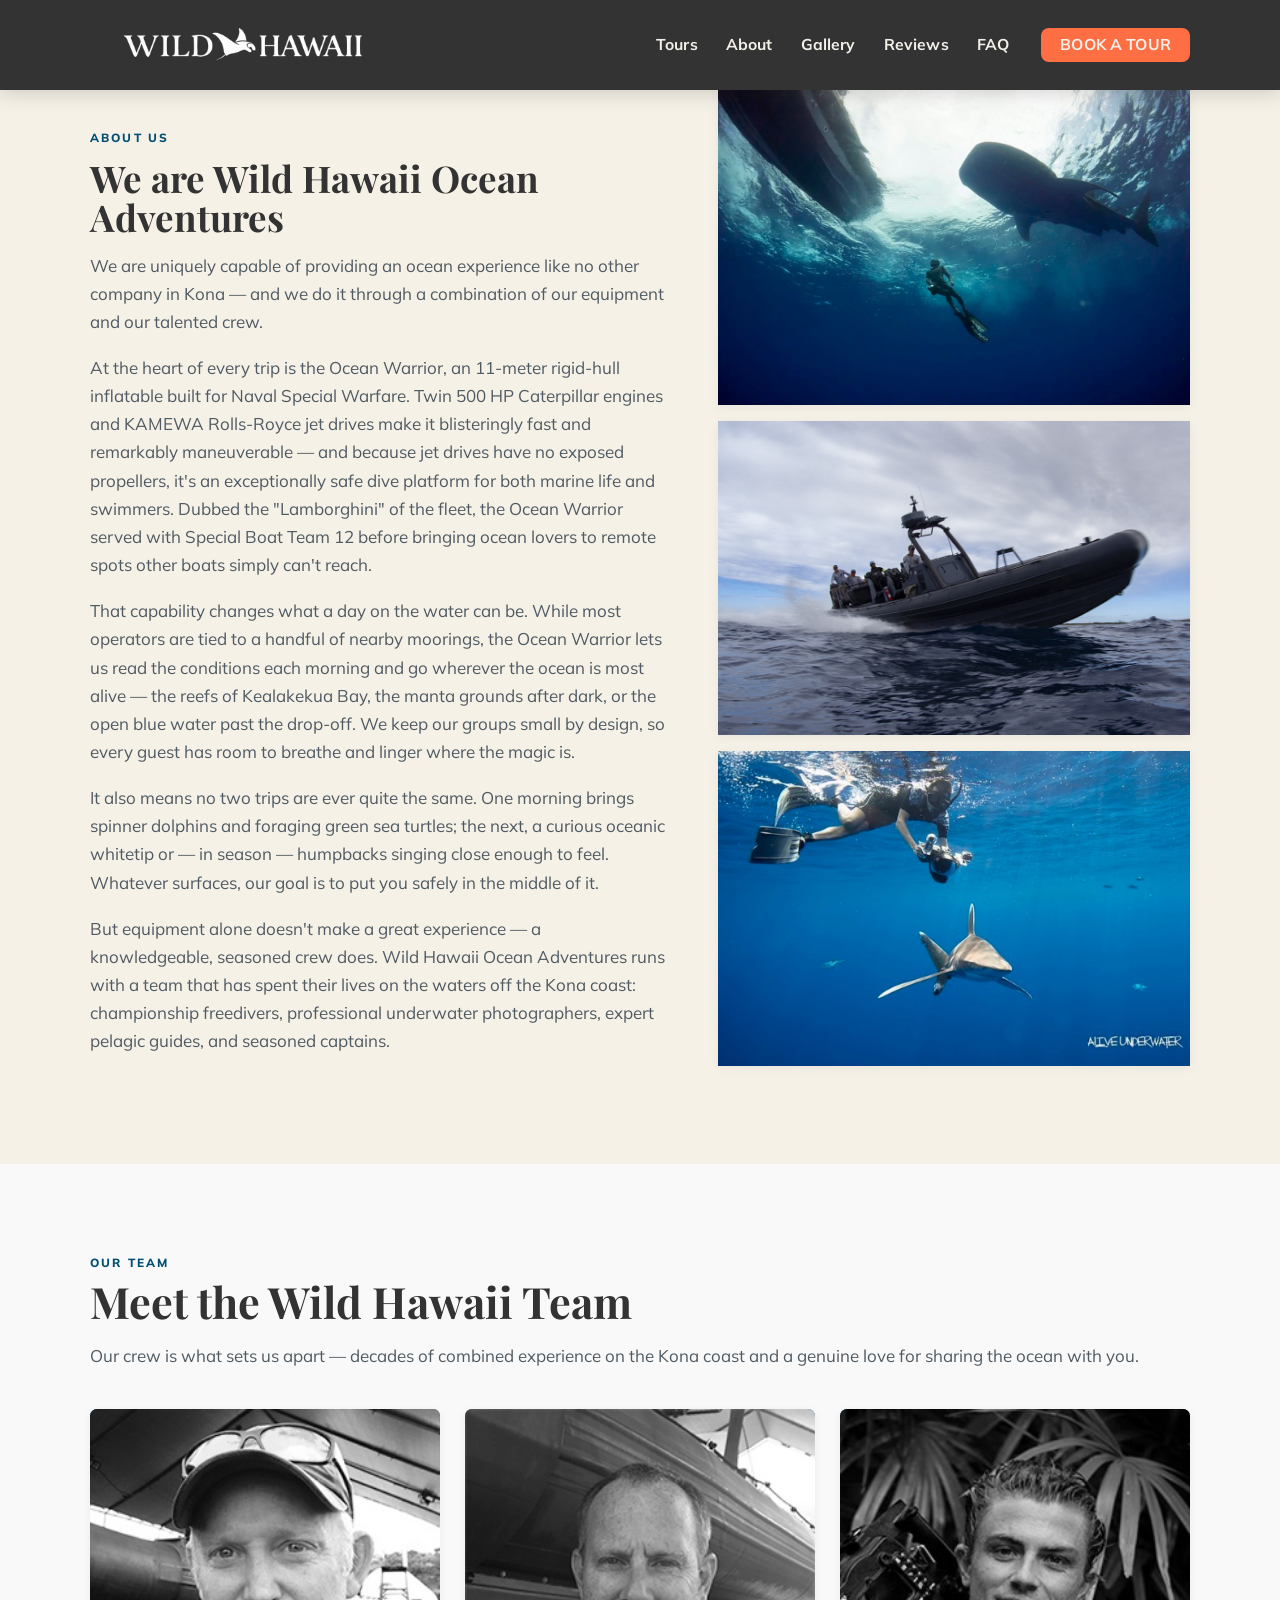
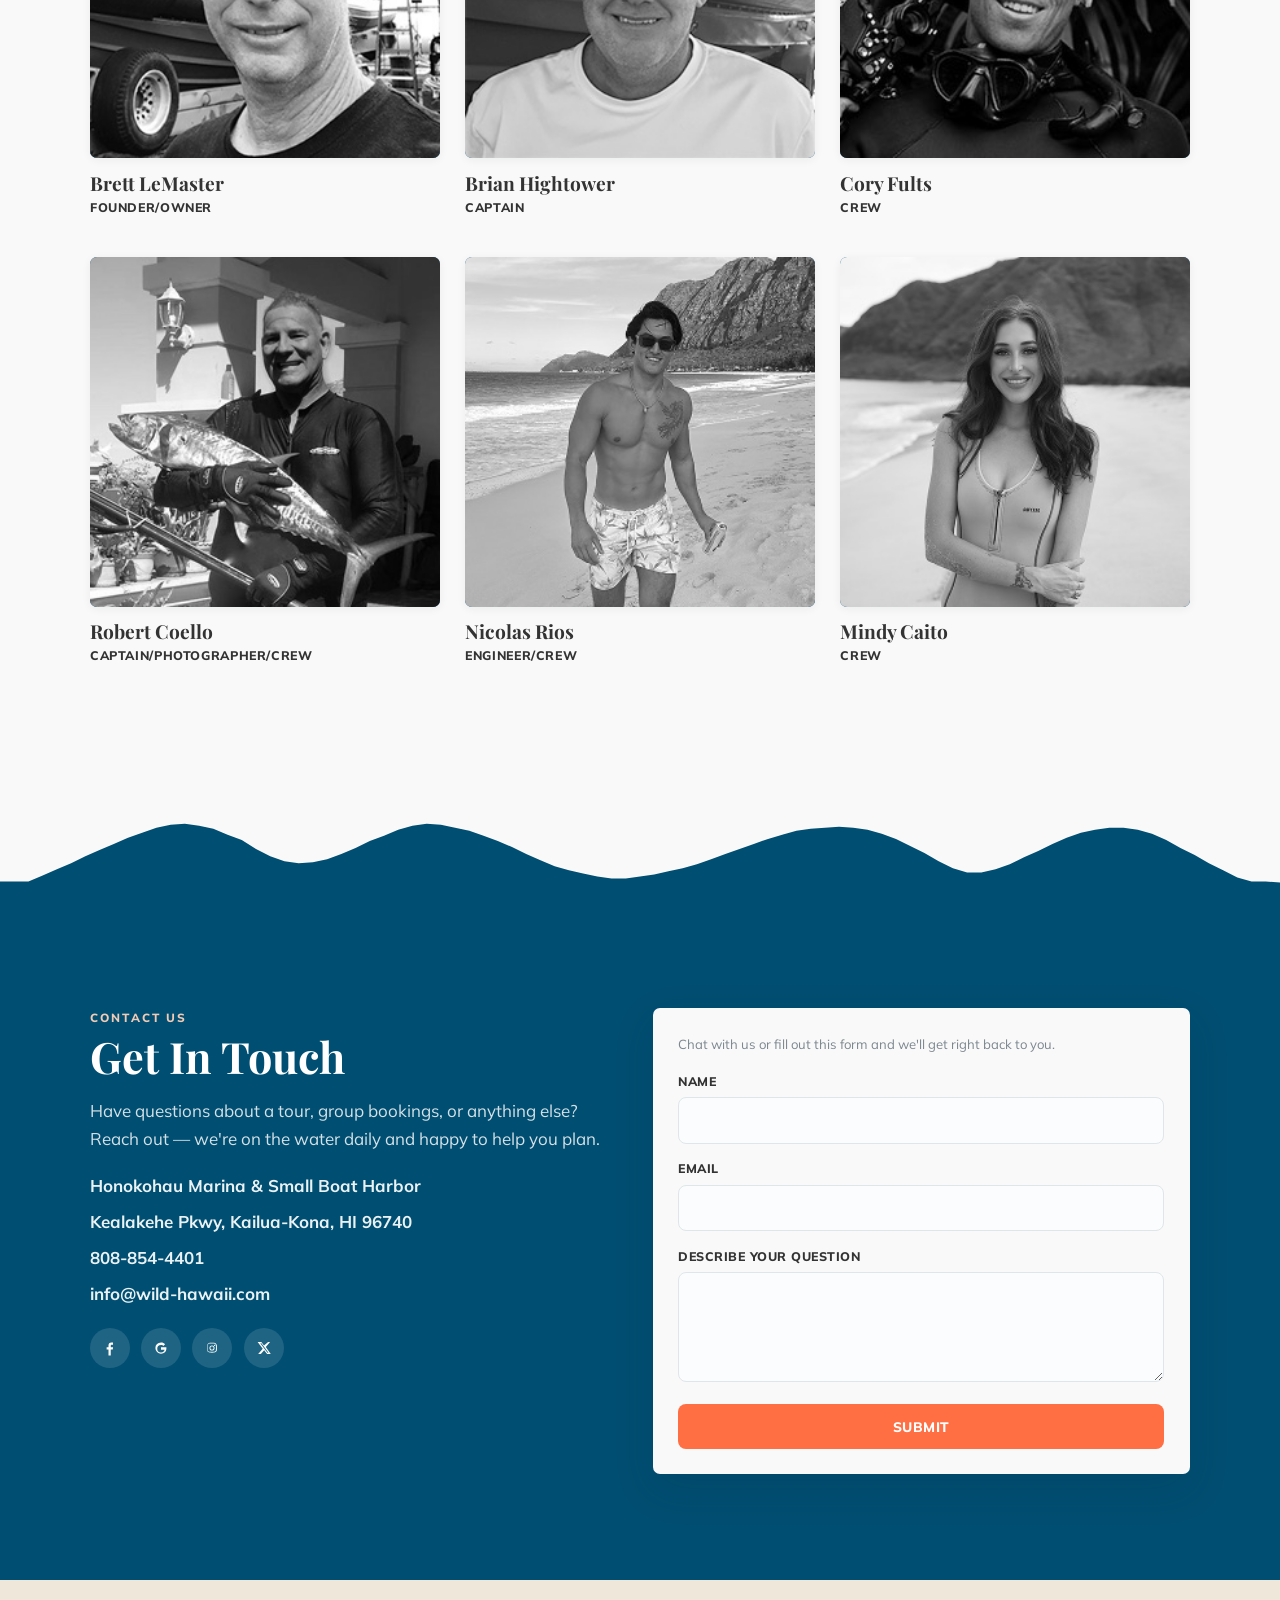
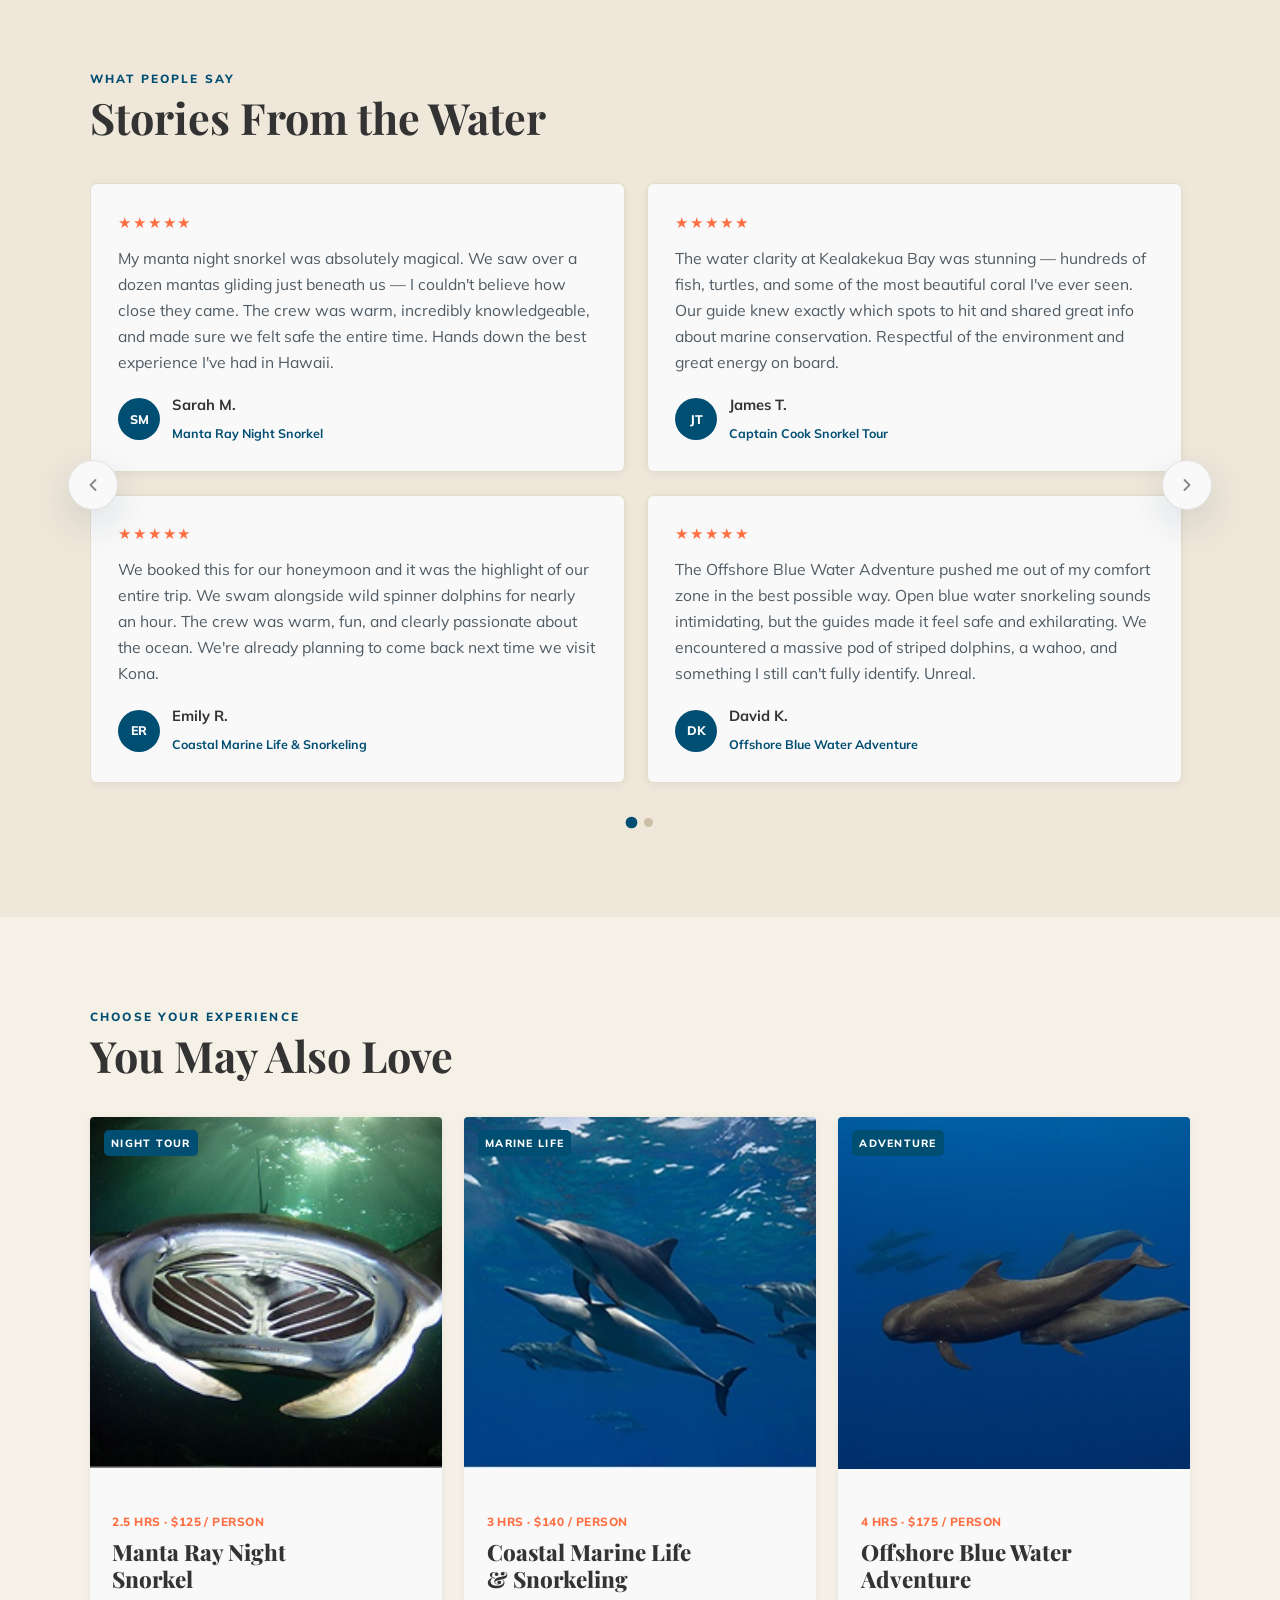
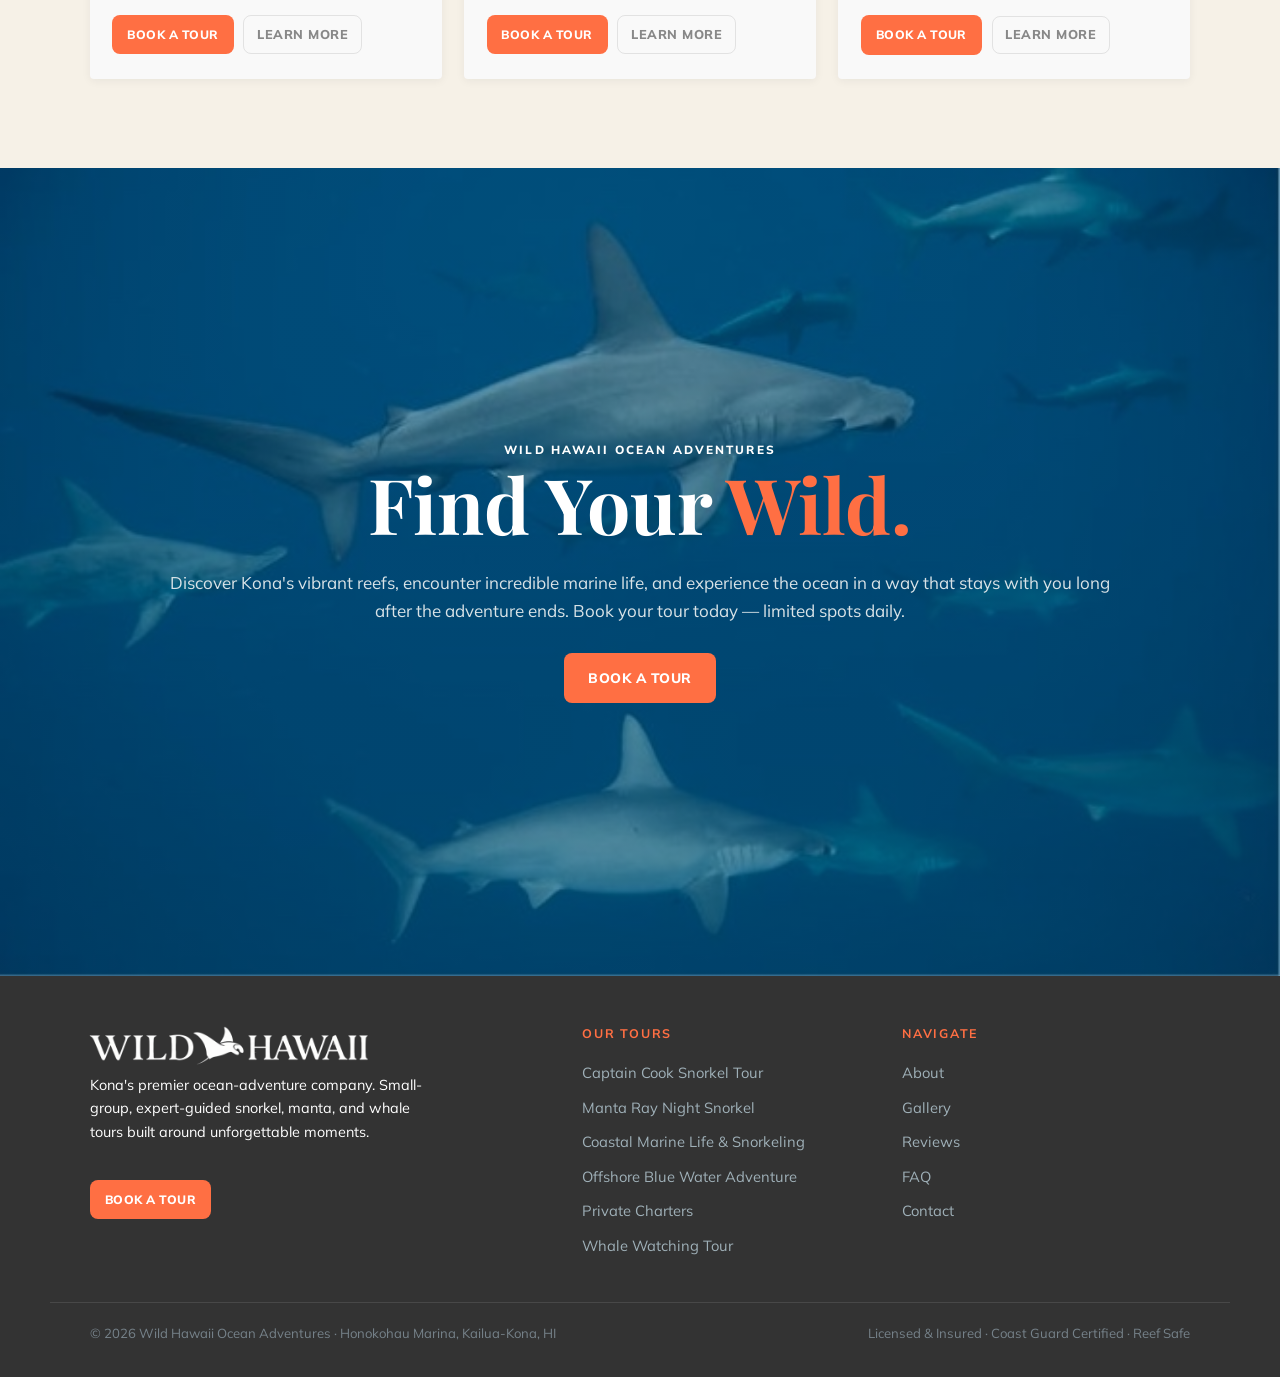
==== commit 37de5a71: "About page: pull top stack image under the heading on mobile (<=820px); fix About Us eyebrow to blue" ====
--- a/about.html
+++ b/about.html
@@ -44,6 +44,8 @@
         <div class="prose reveal">
           <p class="eyebrow">About Us</p>
           <h2>We are Wild Hawaii Ocean Adventures</h2>
+          <!-- mobile-only: pulls the top stack image up under the heading (hidden on desktop) -->
+          <img class="about-lead" src="images/about-3.jpg" alt="Free diver beneath a whale shark" />
           <p>We are uniquely capable of providing an ocean experience like no other company in Kona — and we do it through a combination of our equipment and our talented crew.</p>
           <p>At the heart of every trip is the Ocean Warrior, an 11-meter rigid-hull inflatable built for Naval Special Warfare. Twin 500&nbsp;HP Caterpillar engines and KAMEWA Rolls-Royce jet drives make it blisteringly fast and remarkably maneuverable — and because jet drives have no exposed propellers, it's an exceptionally safe dive platform for both marine life and swimmers. Dubbed the "Lamborghini" of the fleet, the Ocean Warrior served with Special Boat Team 12 before bringing ocean lovers to remote spots other boats simply can't reach.</p>
           <p>That capability changes what a day on the water can be. While most operators are tied to a handful of nearby moorings, the Ocean Warrior lets us read the conditions each morning and go wherever the ocean is most alive — the reefs of Kealakekua Bay, the manta grounds after dark, or the open blue water past the drop-off. We keep our groups small by design, so every guest has room to breathe and linger where the magic is.</p>
--- a/css/styles.css
+++ b/css/styles.css
@@ -544,8 +544,28 @@
 /* extra breathing room between the section above and the contact wave (stays cream-2, no seam) */
 .section:has(+ .contact-wave) { padding-bottom: clamp(4rem, 8vw, 7rem); }
 .contact-wave.from-cream { fill: var(--ocean); }
-/* the stretched wave looks squished on phones — drop it for a clean edge into the blue */
-@media (max-width: 640px) { .contact-wave { display: none; } }
+/* the stretched 1440-wide desktop wave (90-pt path) looks squished on phones, so hide it
+   and draw a pseudo-element wave that reuses the hero scrim-wave's exact path/viewBox — so
+   the two match on mobile. Blue is baked in; troughs are transparent so the section above
+   (cream-2 or white) shows through. */
+@media (max-width: 640px) {
+  .contact-wave { display: none; }
+  .contact::before {
+    content: "";
+    position: absolute;
+    left: 0;
+    right: 0;
+    bottom: 100%;
+    height: 64px;
+    margin-bottom: -1px;
+    background: url("data:image/svg+xml,<svg xmlns='http://www.w3.org/2000/svg' viewBox='0 0 1440 60' preserveAspectRatio='none'><path d='M0 60 V28 C240 8 480 8 720 28 C960 48 1200 48 1440 28 V60 Z' fill='%23004e72'/></svg>") center bottom / 100% 100% no-repeat;
+    pointer-events: none;
+  }
+  /* more breathing room between the map and the wave (the 64px wave was eating the whole gap) */
+  .section:has(+ .contact-wave) { padding-bottom: 7rem; }
+  /* pull "Get In Touch" up closer under the wave (!important overrides the inline padding-top:6rem) */
+  .contact { padding-top: 2.5rem !important; }
+}
 /* on the About page the wave sits under the white team section, so its backdrop
    must be that same near-white — not the tan cream-2 used on the tour pages */
 .team + .contact-wave { background-color: var(--white); }
@@ -604,9 +624,18 @@
 .about-top .prose { padding-top: clamp(1.75rem, 3vw, 2.75rem); }
 .about-grid { display: grid; grid-template-columns: 1.1fr 0.9fr; gap: clamp(1.8rem, 4vw, 3.4rem); align-items: start; }
 .about-grid .prose p { color: var(--body); }
+/* keep the eyebrow blue — .about-grid .prose p (0,2,1) would otherwise grey it out */
+.about-grid .prose .eyebrow { color: var(--ocean-light); }
 .about-stack { display: grid; gap: 1rem; position: sticky; top: var(--nav-h); }
 .about-stack img { width: 100%; border-radius: 0; display: block; aspect-ratio: 3 / 2; object-fit: cover; box-shadow: var(--shadow-sm); }
-@media (max-width: 820px) { .about-grid { grid-template-columns: 1fr; } .about-stack { position: static; } }
+/* the lead image is a mobile-only copy of the top stack photo, shown under the heading */
+.about-lead { display: none; }
+@media (max-width: 820px) {
+  .about-grid { grid-template-columns: 1fr; }
+  .about-stack { position: static; }
+  .about-lead { display: block; width: 100%; border-radius: 0; aspect-ratio: 3 / 2; object-fit: cover; box-shadow: var(--shadow-sm); margin: clamp(1.25rem, 4vw, 1.75rem) 0; }
+  .about-stack img:first-child { display: none; }
+}
 
 /* page intro band (Our Tours / About Us headers) */
 .page-intro { max-width: 64ch; }
